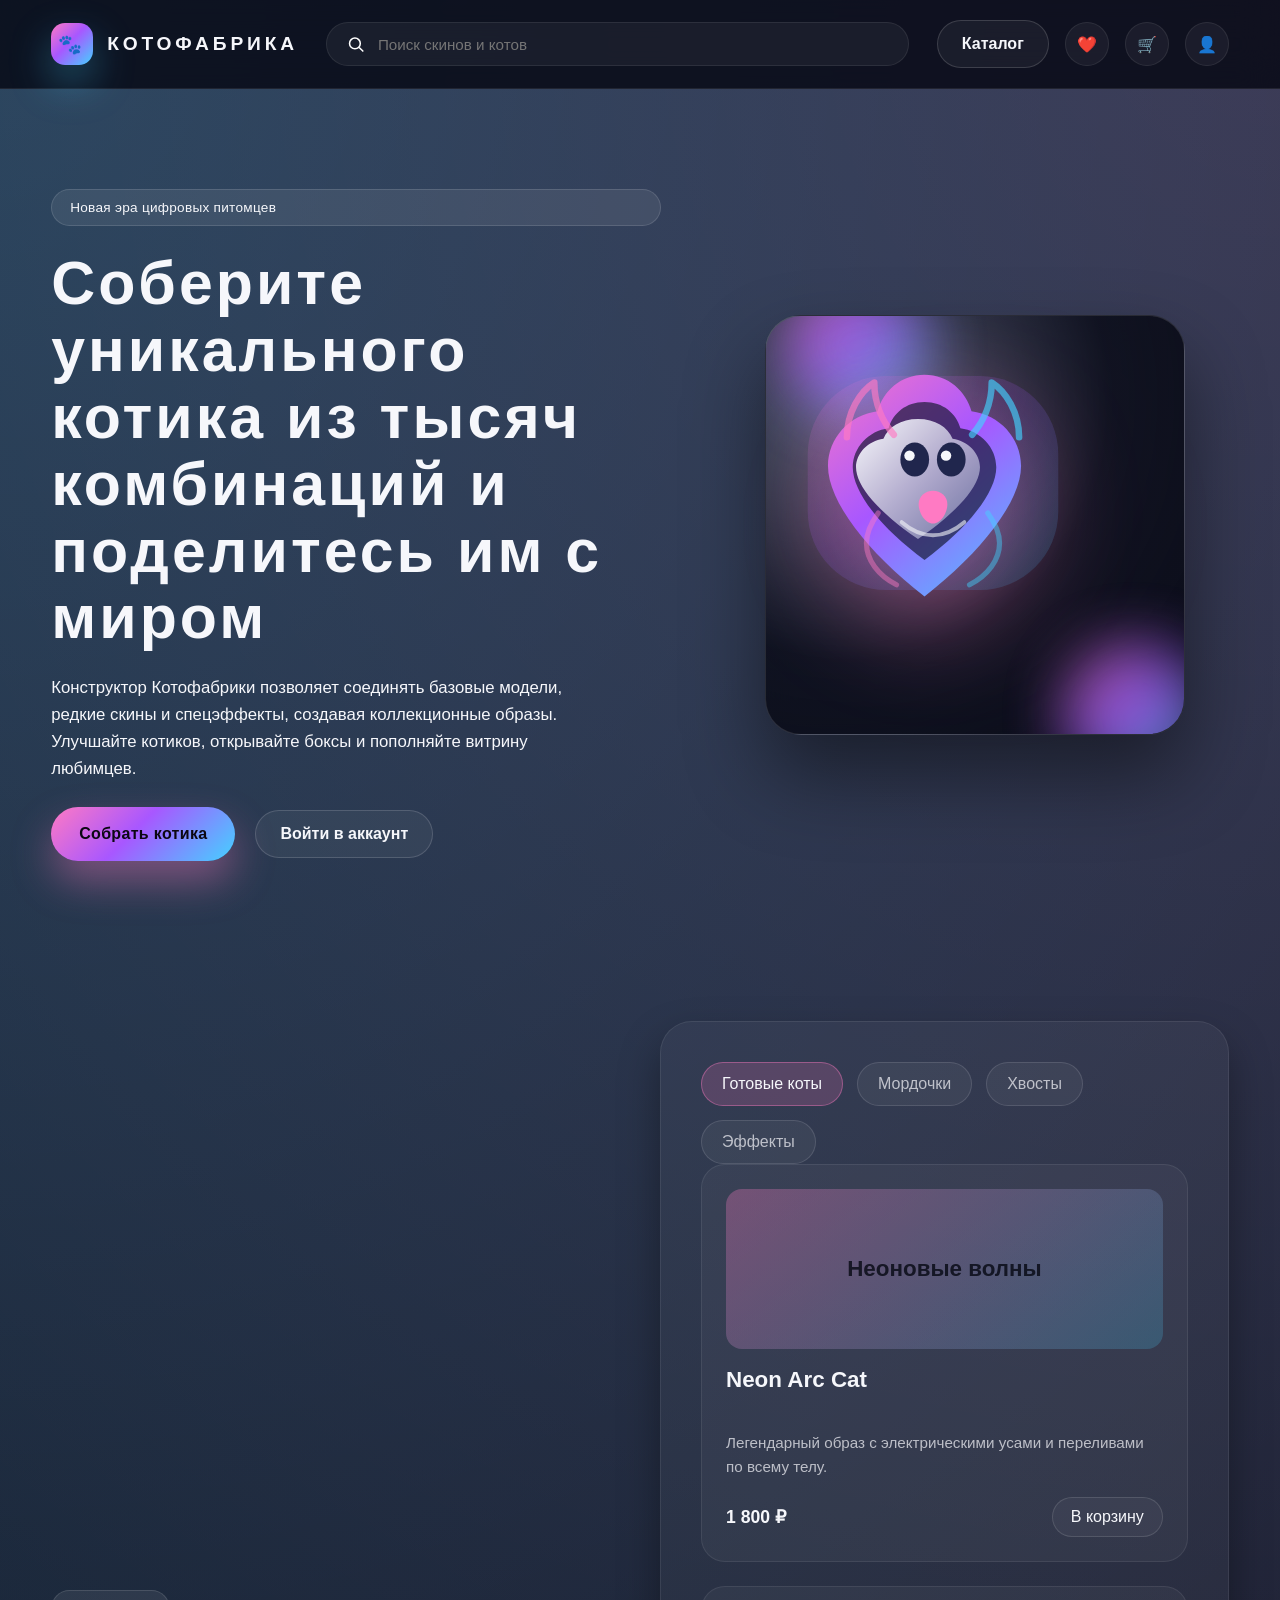
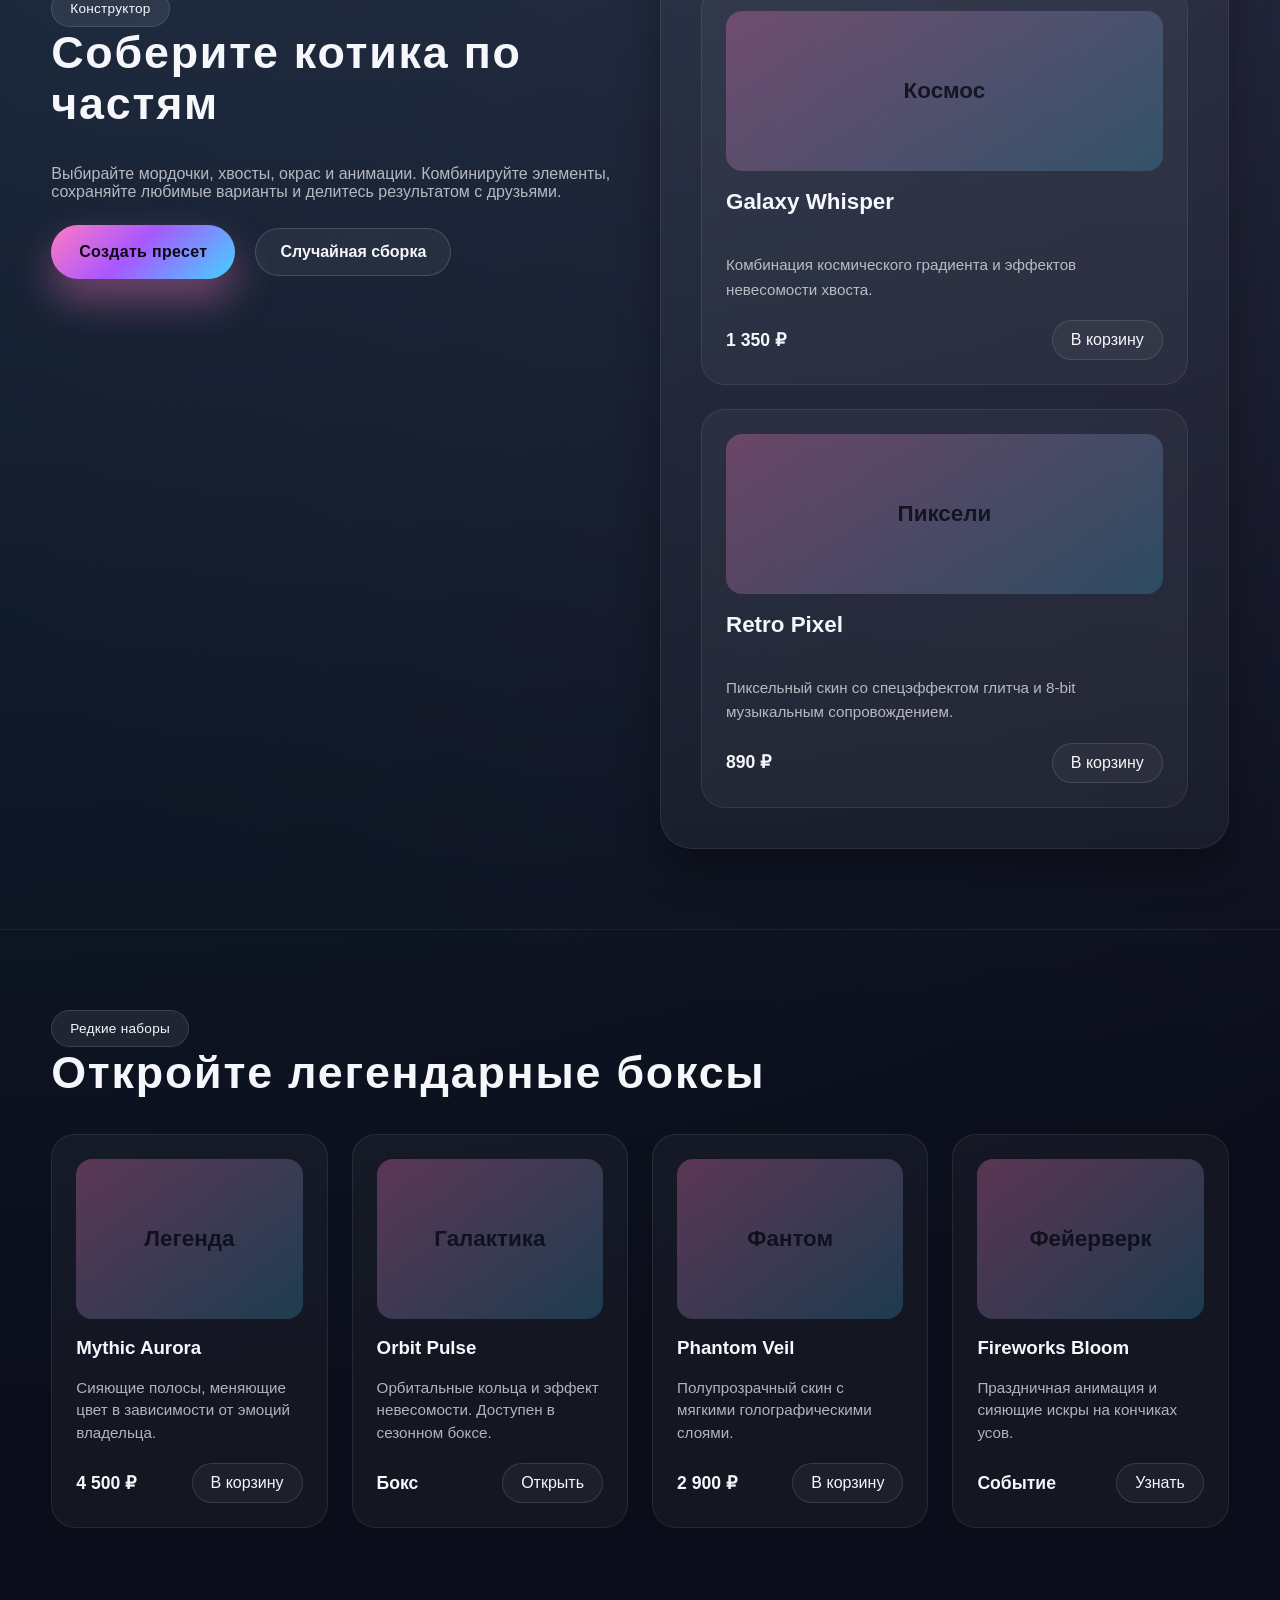
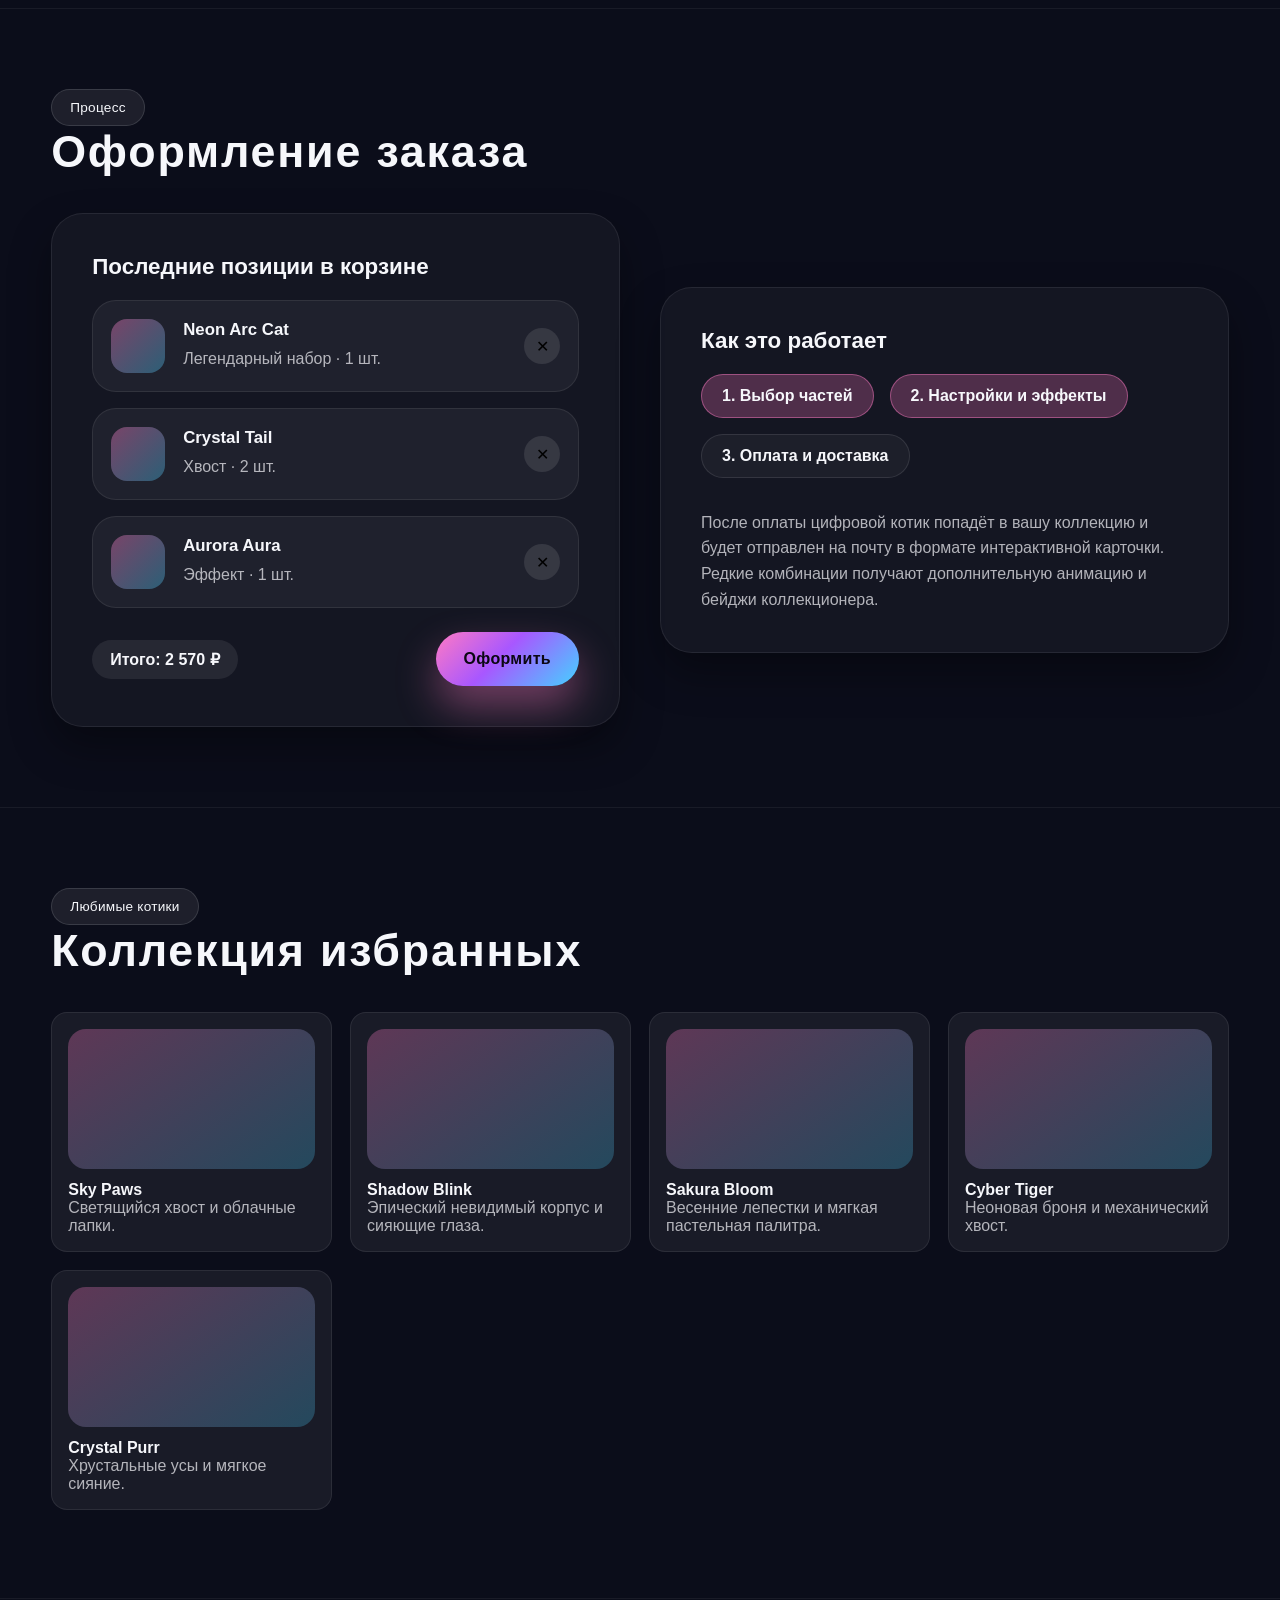
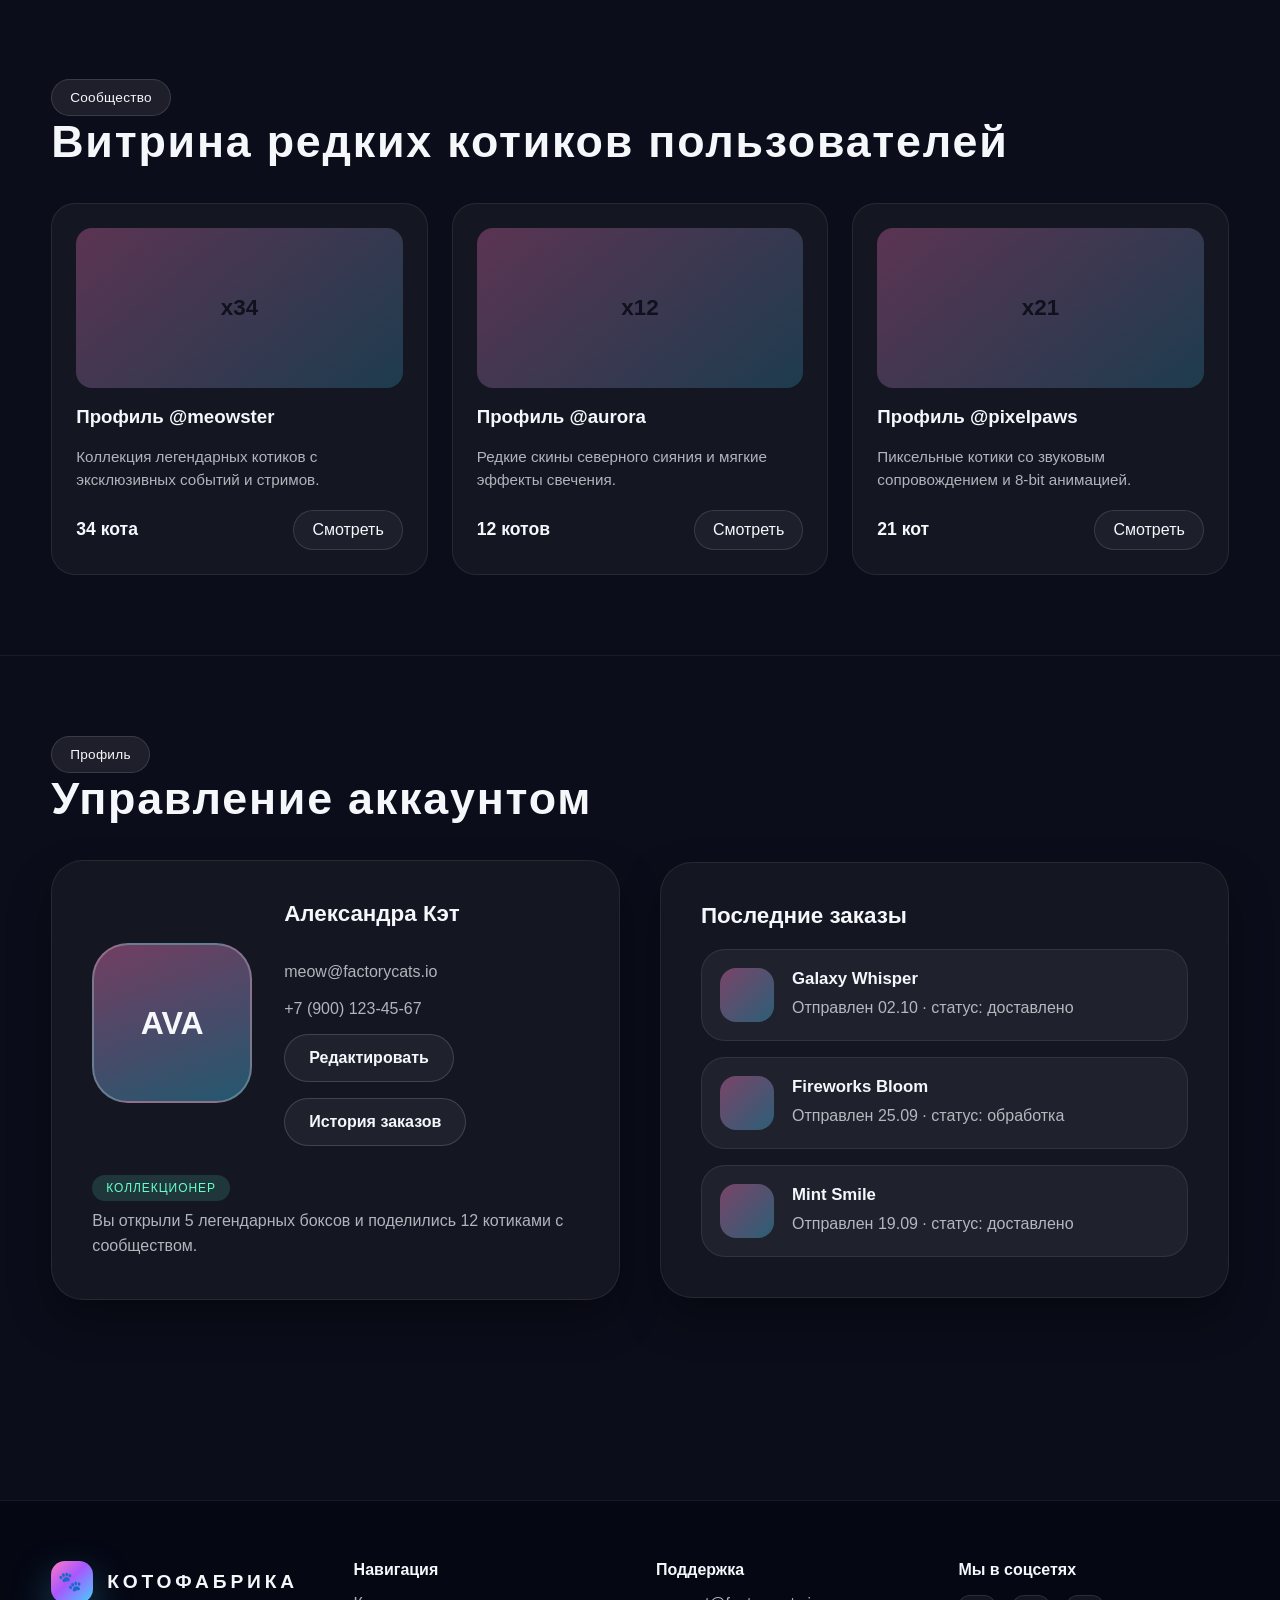
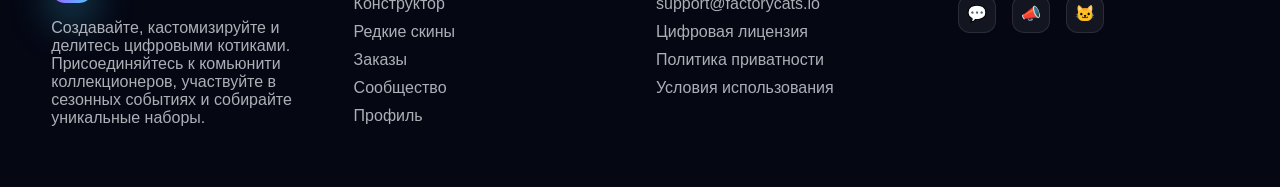
==== index.html @ 09e3334f "Clarify local preview instructions" ====
<!DOCTYPE html>
<html lang="ru">
  <head>
    <meta charset="UTF-8" />
    <meta name="viewport" content="width=device-width, initial-scale=1.0" />
    <title>Котофабрика — Собери своего цифрового котика</title>
    <link rel="stylesheet" href="styles/main.css" />
  </head>
  <body>
    <header class="site-header">
      <div class="container header-inner">
        <a class="brand" href="#top">
          <span class="brand-icon">🐾</span>
          Котофабрика
        </a>
        <div class="search-bar">
          <svg width="18" height="18" viewBox="0 0 20 20" fill="none" xmlns="http://www.w3.org/2000/svg">
            <path d="M9.333 15.667a6.333 6.333 0 1 0 0-12.667 6.333 6.333 0 0 0 0 12.667Zm5.334-1.334 4 4" stroke="white" stroke-width="1.8" stroke-linecap="round" />
          </svg>
          <input type="search" placeholder="Поиск скинов и котов" aria-label="Поиск" />
        </div>
        <nav class="nav-actions">
          <div class="catalog-toggle">
            <button class="secondary-btn" type="button">Каталог</button>
            <div class="catalog-menu">
              <a href="#builder" data-scroll-to="#builder">Конструктор кота</a>
              <a href="#skins" data-scroll-to="#skins">Редкие скины</a>
              <a href="#orders" data-scroll-to="#orders">Заказы</a>
              <a href="#favorites" data-scroll-to="#favorites">Избранное</a>
              <a href="#community" data-scroll-to="#community">Витрина сообщества</a>
              <a href="#profile" data-scroll-to="#profile">Профиль</a>
            </div>
          </div>
          <a class="ghost-btn" href="favorites.html" aria-label="Избранное">
            <span aria-hidden="true">❤️</span>
          </a>
          <a class="ghost-btn" href="cart.html" aria-label="Корзина">
            <span aria-hidden="true">🛒</span>
          </a>
          <a class="ghost-btn" href="profile.html" aria-label="Профиль">
            <span aria-hidden="true">👤</span>
          </a>
        </nav>
      </div>
    </header>

    <main id="top">
      <section class="hero" id="hero">
        <div class="container hero-grid">
          <div class="hero-content">
            <span class="tag">Новая эра цифровых питомцев</span>
            <h1>
              Соберите уникального котика из тысяч комбинаций и поделитесь им с миром
            </h1>
            <p class="hero-description">
              Конструктор Котофабрики позволяет соединять базовые модели, редкие скины
              и спецэффекты, создавая коллекционные образы. Улучшайте котиков, открывайте
              боксы и пополняйте витрину любимцев.
            </p>
            <div class="hero-actions">
              <a class="primary-btn" href="#builder" data-scroll-to="#builder">Собрать котика</a>
              <a class="secondary-btn" href="login.html">Войти в аккаунт</a>
            </div>
          </div>
          <div class="hero-illustration">
            <div class="cat-card">
              <span class="orb"></span>
              <span class="orb"></span>
              <img src="images/cat-hero.svg" alt="Неоновый котик" />
            </div>
          </div>
        </div>
      </section>

      <section class="section" id="builder">
        <div class="container">
          <div class="split-layout">
            <div>
              <span class="tag">Конструктор</span>
              <h2>Соберите котика по частям</h2>
              <p class="text-muted">
                Выбирайте мордочки, хвосты, окрас и анимации. Комбинируйте элементы, сохраняйте
                любимые варианты и делитесь результатом с друзьями.
              </p>
              <div class="hero-actions" style="margin-top: 24px;">
                <button class="primary-btn" type="button">Создать пресет</button>
                <button class="secondary-btn" type="button">Случайная сборка</button>
              </div>
            </div>
            <div class="panel">
              <div class="tabs" role="tablist">
                <button class="active" data-tab-target="full">Готовые коты</button>
                <button data-tab-target="faces">Мордочки</button>
                <button data-tab-target="tails">Хвосты</button>
                <button data-tab-target="effects">Эффекты</button>
              </div>
              <div class="cards-grid" data-tab-panel="full">
                <article class="catalog-card">
                  <div class="preview">Неоновые волны</div>
                  <h3>Neon Arc Cat</h3>
                  <p>Легендарный образ с электрическими усами и переливами по всему телу.</p>
                  <div class="meta">
                    <span>1 800 ₽</span>
                    <button type="button">В корзину</button>
                  </div>
                </article>
                <article class="catalog-card">
                  <div class="preview">Космос</div>
                  <h3>Galaxy Whisper</h3>
                  <p>Комбинация космического градиента и эффектов невесомости хвоста.</p>
                  <div class="meta">
                    <span>1 350 ₽</span>
                    <button type="button">В корзину</button>
                  </div>
                </article>
                <article class="catalog-card">
                  <div class="preview">Пиксели</div>
                  <h3>Retro Pixel</h3>
                  <p>Пиксельный скин со спецэффектом глитча и 8-bit музыкальным сопровождением.</p>
                  <div class="meta">
                    <span>890 ₽</span>
                    <button type="button">В корзину</button>
                  </div>
                </article>
              </div>
              <div class="cards-grid" data-tab-panel="faces">
                <article class="catalog-card">
                  <div class="preview">Мята</div>
                  <h3>Mint Smile</h3>
                  <p>Игривые глаза и мягкое свечение. Подходит для веселых образов.</p>
                  <div class="meta">
                    <span>320 ₽</span>
                    <button type="button">Добавить</button>
                  </div>
                </article>
                <article class="catalog-card">
                  <div class="preview">Лиса</div>
                  <h3>Foxy Eyes</h3>
                  <p>Хищный взгляд с вытянутыми линиями и оранжевым свечением.</p>
                  <div class="meta">
                    <span>450 ₽</span>
                    <button type="button">Добавить</button>
                  </div>
                </article>
              </div>
              <div class="cards-grid" data-tab-panel="tails">
                <article class="catalog-card">
                  <div class="preview">Лед</div>
                  <h3>Crystal Tail</h3>
                  <p>Сегментированный хвост с ледяными кристаллами и сверкающим шлейфом.</p>
                  <div class="meta">
                    <span>260 ₽</span>
                    <button type="button">Добавить</button>
                  </div>
                </article>
                <article class="catalog-card">
                  <div class="preview">Снежок</div>
                  <h3>Fluffy Snow</h3>
                  <p>Пушистый хвост, реагирующий на эмоции кота. Идеален для милых образов.</p>
                  <div class="meta">
                    <span>290 ₽</span>
                    <button type="button">Добавить</button>
                  </div>
                </article>
              </div>
              <div class="cards-grid" data-tab-panel="effects">
                <article class="catalog-card">
                  <div class="preview">Сияние</div>
                  <h3>Aurora Aura</h3>
                  <p>Нежные переливы северного сияния вокруг тела котика.</p>
                  <div class="meta">
                    <span>180 ₽</span>
                    <button type="button">Добавить</button>
                  </div>
                </article>
                <article class="catalog-card">
                  <div class="preview">Искры</div>
                  <h3>Stardust Sparks</h3>
                  <p>Искристый след и анимированный пыльцевой шлейф при каждом движении.</p>
                  <div class="meta">
                    <span>210 ₽</span>
                    <button type="button">Добавить</button>
                  </div>
                </article>
              </div>
            </div>
          </div>
        </div>
      </section>

      <section class="section" id="skins">
        <div class="container">
          <span class="tag">Редкие наборы</span>
          <h2>Откройте легендарные боксы</h2>
          <div class="cards-grid">
            <article class="catalog-card">
              <div class="preview">Легенда</div>
              <h3>Mythic Aurora</h3>
              <p>Сияющие полосы, меняющие цвет в зависимости от эмоций владельца.</p>
              <div class="meta">
                <span>4 500 ₽</span>
                <button type="button">В корзину</button>
              </div>
            </article>
            <article class="catalog-card">
              <div class="preview">Галактика</div>
              <h3>Orbit Pulse</h3>
              <p>Орбитальные кольца и эффект невесомости. Доступен в сезонном боксе.</p>
              <div class="meta">
                <span>Бокс</span>
                <button type="button">Открыть</button>
              </div>
            </article>
            <article class="catalog-card">
              <div class="preview">Фантом</div>
              <h3>Phantom Veil</h3>
              <p>Полупрозрачный скин с мягкими голографическими слоями.</p>
              <div class="meta">
                <span>2 900 ₽</span>
                <button type="button">В корзину</button>
              </div>
            </article>
            <article class="catalog-card">
              <div class="preview">Фейерверк</div>
              <h3>Fireworks Bloom</h3>
              <p>Праздничная анимация и сияющие искры на кончиках усов.</p>
              <div class="meta">
                <span>Событие</span>
                <button type="button">Узнать</button>
              </div>
            </article>
          </div>
        </div>
      </section>

      <section class="section" id="orders">
        <div class="container">
          <span class="tag">Процесс</span>
          <h2>Оформление заказа</h2>
          <div class="split-layout">
            <div class="panel">
              <h3>Последние позиции в корзине</h3>
              <div class="checkout-list">
                <div class="checkout-item">
                  <div class="checkout-thumb"></div>
                  <div>
                    <h4>Neon Arc Cat</h4>
                    <p class="text-muted">Легендарный набор · 1 шт.</p>
                  </div>
                  <button class="remove-btn" type="button" aria-label="Удалить">✕</button>
                </div>
                <div class="checkout-item">
                  <div class="checkout-thumb"></div>
                  <div>
                    <h4>Crystal Tail</h4>
                    <p class="text-muted">Хвост · 2 шт.</p>
                  </div>
                  <button class="remove-btn" type="button" aria-label="Удалить">✕</button>
                </div>
                <div class="checkout-item">
                  <div class="checkout-thumb"></div>
                  <div>
                    <h4>Aurora Aura</h4>
                    <p class="text-muted">Эффект · 1 шт.</p>
                  </div>
                  <button class="remove-btn" type="button" aria-label="Удалить">✕</button>
                </div>
              </div>
              <div style="display:flex;justify-content:space-between;align-items:center;margin-top:24px;">
                <span class="price-tag">Итого: 2 570 ₽</span>
                <a class="primary-btn" href="checkout.html">Оформить</a>
              </div>
            </div>
            <div class="panel">
              <h3>Как это работает</h3>
              <div class="multi-step">
                <div class="stepper">
                  <span class="step active">1. Выбор частей</span>
                  <span class="step active">2. Настройки и эффекты</span>
                  <span class="step">3. Оплата и доставка</span>
                </div>
                <p class="text-muted">
                  После оплаты цифровой котик попадёт в вашу коллекцию и будет отправлен на почту
                  в формате интерактивной карточки. Редкие комбинации получают дополнительную
                  анимацию и бейджи коллекционера.
                </p>
              </div>
            </div>
          </div>
        </div>
      </section>

      <section class="section" id="favorites">
        <div class="container">
          <span class="tag">Любимые котики</span>
          <h2>Коллекция избранных</h2>
          <div class="showcase-slider">
            <article class="showcase-card">
              <div class="preview"></div>
              <div>
                <h4>Sky Paws</h4>
                <p class="text-muted">Светящийся хвост и облачные лапки.</p>
              </div>
            </article>
            <article class="showcase-card">
              <div class="preview"></div>
              <div>
                <h4>Shadow Blink</h4>
                <p class="text-muted">Эпический невидимый корпус и сияющие глаза.</p>
              </div>
            </article>
            <article class="showcase-card">
              <div class="preview"></div>
              <div>
                <h4>Sakura Bloom</h4>
                <p class="text-muted">Весенние лепестки и мягкая пастельная палитра.</p>
              </div>
            </article>
            <article class="showcase-card">
              <div class="preview"></div>
              <div>
                <h4>Cyber Tiger</h4>
                <p class="text-muted">Неоновая броня и механический хвост.</p>
              </div>
            </article>
            <article class="showcase-card">
              <div class="preview"></div>
              <div>
                <h4>Crystal Purr</h4>
                <p class="text-muted">Хрустальные усы и мягкое сияние.</p>
              </div>
            </article>
          </div>
        </div>
      </section>

      <section class="section" id="community">
        <div class="container">
          <span class="tag">Сообщество</span>
          <h2>Витрина редких котиков пользователей</h2>
          <div class="cards-grid">
            <article class="catalog-card">
              <div class="preview">x34</div>
              <h3>Профиль @meowster</h3>
              <p>Коллекция легендарных котиков с эксклюзивных событий и стримов.</p>
              <div class="meta">
                <span>34 кота</span>
                <button type="button">Смотреть</button>
              </div>
            </article>
            <article class="catalog-card">
              <div class="preview">x12</div>
              <h3>Профиль @aurora</h3>
              <p>Редкие скины северного сияния и мягкие эффекты свечения.</p>
              <div class="meta">
                <span>12 котов</span>
                <button type="button">Смотреть</button>
              </div>
            </article>
            <article class="catalog-card">
              <div class="preview">x21</div>
              <h3>Профиль @pixelpaws</h3>
              <p>Пиксельные котики со звуковым сопровождением и 8-bit анимацией.</p>
              <div class="meta">
                <span>21 кот</span>
                <button type="button">Смотреть</button>
              </div>
            </article>
          </div>
        </div>
      </section>

      <section class="section" id="profile">
        <div class="container">
          <span class="tag">Профиль</span>
          <h2>Управление аккаунтом</h2>
          <div class="split-layout">
            <div class="panel">
              <div class="profile-header">
                <div class="avatar-frame">AVA</div>
                <div class="profile-info">
                  <h3>Александра Кэт</h3>
                  <p class="text-muted">meow@factorycats.io</p>
                  <p class="text-muted">+7 (900) 123-45-67</p>
                  <div class="profile-actions">
                    <a class="secondary-btn" href="profile-edit.html">Редактировать</a>
                    <a class="secondary-btn" href="orders.html">История заказов</a>
                  </div>
                </div>
              </div>
              <div style="margin-top: 32px;">
                <span class="badge">Коллекционер</span>
                <p class="text-muted" style="margin-top: 12px;">
                  Вы открыли 5 легендарных боксов и поделились 12 котиками с сообществом.
                </p>
              </div>
            </div>
            <div class="panel">
              <h3>Последние заказы</h3>
              <div class="checkout-list">
                <div class="checkout-item">
                  <div class="checkout-thumb"></div>
                  <div>
                    <h4>Galaxy Whisper</h4>
                    <p class="text-muted">Отправлен 02.10 · статус: доставлено</p>
                  </div>
                </div>
                <div class="checkout-item">
                  <div class="checkout-thumb"></div>
                  <div>
                    <h4>Fireworks Bloom</h4>
                    <p class="text-muted">Отправлен 25.09 · статус: обработка</p>
                  </div>
                </div>
                <div class="checkout-item">
                  <div class="checkout-thumb"></div>
                  <div>
                    <h4>Mint Smile</h4>
                    <p class="text-muted">Отправлен 19.09 · статус: доставлено</p>
                  </div>
                </div>
              </div>
            </div>
          </div>
        </div>
      </section>
    </main>

    <footer>
      <div class="container footer-grid">
        <div>
          <div class="brand">
            <span class="brand-icon">🐾</span>
            Котофабрика
          </div>
          <p class="text-muted" style="margin-top: 16px;">
            Создавайте, кастомизируйте и делитесь цифровыми котиками. Присоединяйтесь к комьюнити
            коллекционеров, участвуйте в сезонных событиях и собирайте уникальные наборы.
          </p>
        </div>
        <div>
          <h4>Навигация</h4>
          <div class="footer-links" style="margin-top: 16px;">
            <a href="#builder" data-scroll-to="#builder">Конструктор</a>
            <a href="#skins" data-scroll-to="#skins">Редкие скины</a>
            <a href="#orders" data-scroll-to="#orders">Заказы</a>
            <a href="#community" data-scroll-to="#community">Сообщество</a>
            <a href="#profile" data-scroll-to="#profile">Профиль</a>
          </div>
        </div>
        <div>
          <h4>Поддержка</h4>
          <div class="footer-links" style="margin-top: 16px;">
            <a href="mailto:support@factorycats.io">support@factorycats.io</a>
            <a href="#">Цифровая лицензия</a>
            <a href="#">Политика приватности</a>
            <a href="#">Условия использования</a>
          </div>
        </div>
        <div>
          <h4>Мы в соцсетях</h4>
          <div class="footer-socials" style="margin-top: 16px;">
            <a href="#" aria-label="Discord">💬</a>
            <a href="#" aria-label="Telegram">📣</a>
            <a href="#" aria-label="VK">🐱</a>
          </div>
        </div>
      </div>
    </footer>

    <script src="scripts/main.js"></script>
  </body>
</html>
---- styles/main.css ----
:root {
  --bg: #0b0d1a;
  --bg-alt: #10142a;
  --panel: rgba(18, 22, 43, 0.85);
  --panel-strong: rgba(25, 30, 60, 0.95);
  --accent: #ff7ac3;
  --accent-strong: #f74aa2;
  --accent-soft: rgba(255, 122, 195, 0.2);
  --accent-gradient: linear-gradient(135deg, #ff7ac3 0%, #a857ff 45%, #44d2ff 100%);
  --text: #f6f7fb;
  --text-muted: rgba(246, 247, 251, 0.7);
  --success: #66ffcc;
  --warning: #ffd166;
  --danger: #ff6f91;
  --border: rgba(255, 255, 255, 0.08);
  --shadow-xl: 0 40px 80px rgba(0, 0, 0, 0.45);
  --shadow-md: 0 20px 40px rgba(0, 0, 0, 0.35);
  --shadow-sm: 0 10px 25px rgba(0, 0, 0, 0.25);
  --radius-lg: 32px;
  --radius-md: 24px;
  --radius-sm: 16px;
  --header-height: 88px;
}

* {
  box-sizing: border-box;
  margin: 0;
  padding: 0;
}

html, body {
  min-height: 100%;
  font-family: "Inter", "Segoe UI", -apple-system, BlinkMacSystemFont, "Roboto", sans-serif;
  color: var(--text);
  background: radial-gradient(circle at top left, rgba(68, 210, 255, 0.25), transparent 45%),
              radial-gradient(circle at top right, rgba(255, 122, 195, 0.2), transparent 40%),
              var(--bg);
  scroll-behavior: smooth;
}

body::after {
  content: "";
  position: fixed;
  inset: 0;
  background: linear-gradient(180deg, rgba(18, 22, 43, 0) 0%, rgba(18, 22, 43, 0.8) 100%);
  pointer-events: none;
  z-index: -1;
}

a {
  text-decoration: none;
  color: inherit;
}

button {
  font: inherit;
  cursor: pointer;
  border: none;
}

.container {
  width: min(1240px, 92vw);
  margin: 0 auto;
  position: relative;
  z-index: 1;
}

.glass-panel {
  backdrop-filter: blur(28px);
  background: var(--panel);
  border: 1px solid var(--border);
  border-radius: var(--radius-lg);
  box-shadow: var(--shadow-xl);
}

.text-muted {
  color: var(--text-muted);
}

.primary-btn {
  padding: 18px 28px;
  border-radius: 999px;
  font-weight: 600;
  letter-spacing: 0.02em;
  background-image: var(--accent-gradient);
  color: #0b0713;
  transition: transform 0.3s ease, box-shadow 0.3s ease, filter 0.3s ease;
  box-shadow: 0 20px 40px rgba(255, 122, 195, 0.4);
}

.primary-btn:hover {
  transform: translateY(-4px) scale(1.01);
  filter: brightness(1.05);
}

.secondary-btn {
  padding: 14px 24px;
  border-radius: 999px;
  font-weight: 600;
  border: 1px solid rgba(255, 255, 255, 0.15);
  background: rgba(255, 255, 255, 0.05);
  color: var(--text);
  transition: all 0.25s ease;
}

.secondary-btn:hover {
  border-color: rgba(255, 255, 255, 0.35);
  background: rgba(255, 255, 255, 0.12);
}

.tag {
  display: inline-flex;
  align-items: center;
  gap: 8px;
  padding: 10px 18px;
  border-radius: 999px;
  background: rgba(255, 255, 255, 0.08);
  border: 1px solid rgba(255, 255, 255, 0.12);
  font-size: 0.85rem;
  letter-spacing: 0.02em;
}

header.site-header {
  position: sticky;
  top: 0;
  z-index: 50;
  background: rgba(5, 7, 18, 0.8);
  backdrop-filter: blur(18px);
  border-bottom: 1px solid rgba(255, 255, 255, 0.08);
}

header .header-inner {
  height: var(--header-height);
  display: grid;
  align-items: center;
  grid-template-columns: max-content 1fr max-content;
  gap: 28px;
}

.brand {
  display: flex;
  align-items: center;
  gap: 14px;
  font-size: 1.2rem;
  text-transform: uppercase;
  letter-spacing: 0.2em;
  font-weight: 700;
}

.brand-icon {
  width: 42px;
  height: 42px;
  border-radius: 14px;
  background: var(--accent-gradient);
  display: grid;
  place-items: center;
  color: #05070f;
  font-weight: 800;
  box-shadow: 0 18px 40px rgba(68, 210, 255, 0.35);
}

.nav-actions {
  display: flex;
  align-items: center;
  gap: 16px;
}

.nav-actions .ghost-btn {
  width: 44px;
  height: 44px;
  border-radius: 50%;
  display: grid;
  place-items: center;
  background: rgba(255, 255, 255, 0.05);
  border: 1px solid rgba(255, 255, 255, 0.08);
  transition: background 0.2s ease, transform 0.2s ease;
}

.nav-actions .ghost-btn:hover {
  background: rgba(255, 255, 255, 0.12);
  transform: translateY(-2px);
}

.catalog-toggle {
  position: relative;
}

.catalog-menu {
  position: absolute;
  top: calc(100% + 10px);
  left: 0;
  width: 320px;
  background: var(--panel-strong);
  border-radius: var(--radius-md);
  border: 1px solid rgba(255, 255, 255, 0.08);
  box-shadow: var(--shadow-md);
  padding: 18px;
  display: none;
  flex-direction: column;
  gap: 12px;
  animation: fadeIn 0.2s ease;
}

.catalog-toggle.open .catalog-menu {
  display: flex;
}

.catalog-menu a {
  padding: 14px 16px;
  border-radius: var(--radius-sm);
  background: rgba(255, 255, 255, 0.05);
  transition: background 0.2s ease, transform 0.2s ease;
}

.catalog-menu a:hover {
  background: rgba(255, 255, 255, 0.12);
  transform: translateX(4px);
}

.search-bar {
  display: flex;
  align-items: center;
  gap: 14px;
  background: rgba(255, 255, 255, 0.05);
  border-radius: 999px;
  padding: 12px 20px;
  border: 1px solid rgba(255, 255, 255, 0.08);
}

.search-bar input {
  background: transparent;
  border: none;
  outline: none;
  color: var(--text);
  width: 100%;
  font-size: 0.95rem;
}

.hero {
  padding: 100px 0 80px;
}

.hero-grid {
  display: grid;
  grid-template-columns: 1.2fr 1fr;
  align-items: center;
  gap: 60px;
}

.hero-illustration {
  position: relative;
  display: grid;
  place-items: center;
}

.hero-illustration::before {
  content: "";
  position: absolute;
  inset: 0;
  background: radial-gradient(circle, rgba(255, 122, 195, 0.15) 0%, transparent 70%);
  border-radius: 40px;
  filter: blur(10px);
}

.cat-card {
  position: relative;
  width: 100%;
  max-width: 420px;
  aspect-ratio: 1;
  border-radius: 36px;
  overflow: hidden;
  background: radial-gradient(circle at 20% 20%, rgba(255, 255, 255, 0.15) 0%, rgba(10, 12, 24, 0.85) 55%, rgba(10, 12, 24, 1) 100%);
  border: 1px solid rgba(255, 255, 255, 0.12);
  backdrop-filter: blur(12px);
  box-shadow: var(--shadow-xl);
}

.cat-card .orb {
  position: absolute;
  width: 140px;
  height: 140px;
  background: var(--accent-gradient);
  border-radius: 50%;
  filter: blur(30px);
  opacity: 0.8;
}

.cat-card .orb:nth-child(1) {
  top: -40px;
  left: 20px;
}

.cat-card .orb:nth-child(2) {
  bottom: -50px;
  right: -20px;
}

.cat-card img {
  width: 80%;
  object-fit: contain;
  z-index: 2;
  position: relative;
  filter: drop-shadow(0 35px 50px rgba(255, 122, 195, 0.45));
}

.hero-content {
  display: flex;
  flex-direction: column;
  gap: 24px;
}

.hero-content h1 {
  font-size: clamp(2.8rem, 5vw, 3.8rem);
  line-height: 1.1;
  letter-spacing: 0.05em;
}

.hero-description {
  max-width: 520px;
  font-size: 1.05rem;
  line-height: 1.6;
}

.hero-actions {
  display: flex;
  gap: 20px;
  flex-wrap: wrap;
  align-items: center;
}

.section {
  padding: 80px 0;
}

.section h2 {
  font-size: clamp(2rem, 4vw, 2.8rem);
  margin-bottom: 36px;
  letter-spacing: 0.04em;
}

.cards-grid {
  display: grid;
  gap: 24px;
  grid-template-columns: repeat(auto-fit, minmax(240px, 1fr));
}

.catalog-card {
  position: relative;
  border-radius: var(--radius-md);
  overflow: hidden;
  background: rgba(255, 255, 255, 0.04);
  border: 1px solid rgba(255, 255, 255, 0.08);
  padding: 24px;
  display: flex;
  flex-direction: column;
  gap: 18px;
  transition: transform 0.35s ease, box-shadow 0.35s ease, border-color 0.35s ease;
}

.catalog-card:hover {
  transform: translateY(-8px);
  border-color: rgba(255, 122, 195, 0.45);
  box-shadow: 0 30px 60px rgba(68, 210, 255, 0.25);
}

.catalog-card .preview {
  height: 160px;
  border-radius: var(--radius-sm);
  background: linear-gradient(140deg, rgba(255, 122, 195, 0.3), rgba(68, 210, 255, 0.2));
  display: grid;
  place-items: center;
  font-size: 1.4rem;
  font-weight: 600;
  color: rgba(5, 7, 18, 0.8);
}

.catalog-card p {
  color: var(--text-muted);
  line-height: 1.5;
  font-size: 0.95rem;
}

.catalog-card .meta {
  display: flex;
  justify-content: space-between;
  align-items: center;
  margin-top: auto;
}

.catalog-card .meta span {
  font-weight: 600;
  font-size: 1.1rem;
}

.catalog-card .meta button {
  padding: 10px 18px;
  border-radius: 999px;
  border: 1px solid rgba(255, 255, 255, 0.12);
  background: rgba(255, 255, 255, 0.04);
  color: var(--text);
  transition: all 0.25s ease;
}

.catalog-card .meta button:hover {
  background: rgba(255, 122, 195, 0.2);
  border-color: rgba(255, 122, 195, 0.4);
}

.showcase-slider {
  display: grid;
  grid-template-columns: repeat(4, minmax(180px, 1fr));
  gap: 18px;
  overflow-x: auto;
  padding-bottom: 8px;
}

.showcase-card {
  background: rgba(255, 255, 255, 0.06);
  border-radius: var(--radius-sm);
  padding: 16px;
  border: 1px solid rgba(255, 255, 255, 0.08);
  min-width: 220px;
  display: grid;
  gap: 12px;
}

.showcase-card .preview {
  height: 140px;
  border-radius: 18px;
  background: linear-gradient(145deg, rgba(255, 122, 195, 0.3), rgba(68, 210, 255, 0.25));
}

.panel {
  padding: 40px;
  border-radius: var(--radius-lg);
  background: rgba(255, 255, 255, 0.04);
  border: 1px solid rgba(255, 255, 255, 0.08);
  box-shadow: var(--shadow-md);
}

.panel h3 {
  font-size: 1.4rem;
  margin-bottom: 20px;
}

.panel p {
  color: var(--text-muted);
  line-height: 1.6;
}

.comparison-grid {
  display: grid;
  gap: 24px;
  grid-template-columns: repeat(auto-fit, minmax(280px, 1fr));
}

.checkout-list {
  display: grid;
  gap: 16px;
}

.checkout-item {
  display: grid;
  grid-template-columns: auto 1fr auto;
  gap: 18px;
  align-items: center;
  padding: 18px;
  border-radius: var(--radius-md);
  background: rgba(255, 255, 255, 0.05);
  border: 1px solid rgba(255, 255, 255, 0.08);
}

.checkout-thumb {
  width: 54px;
  height: 54px;
  border-radius: 16px;
  background: linear-gradient(135deg, rgba(255, 122, 195, 0.4), rgba(68, 210, 255, 0.35));
}

.checkout-item h4 {
  font-size: 1.05rem;
  margin-bottom: 6px;
}

.checkout-item .remove-btn {
  width: 36px;
  height: 36px;
  border-radius: 50%;
  background: rgba(255, 255, 255, 0.1);
  display: grid;
  place-items: center;
  transition: background 0.2s ease;
}

.checkout-item .remove-btn:hover {
  background: rgba(255, 122, 195, 0.35);
}

.profile-header {
  display: grid;
  grid-template-columns: auto 1fr;
  gap: 32px;
  align-items: center;
}

.avatar-frame {
  width: 160px;
  height: 160px;
  border-radius: 36px;
  background: linear-gradient(160deg, rgba(255, 122, 195, 0.4), rgba(68, 210, 255, 0.35));
  border: 2px solid rgba(255, 255, 255, 0.25);
  display: grid;
  place-items: center;
  font-size: 2rem;
  font-weight: 700;
}

.profile-info {
  display: grid;
  gap: 12px;
}

.profile-actions {
  display: flex;
  gap: 16px;
  flex-wrap: wrap;
}

.form-group {
  display: grid;
  gap: 10px;
}

.form-group label {
  font-size: 0.9rem;
  text-transform: uppercase;
  letter-spacing: 0.08em;
  color: var(--text-muted);
}

.form-group input,
.form-group textarea {
  padding: 16px 18px;
  border-radius: var(--radius-sm);
  border: 1px solid rgba(255, 255, 255, 0.12);
  background: rgba(255, 255, 255, 0.05);
  color: var(--text);
  font-size: 1rem;
  outline: none;
  transition: border 0.2s ease, box-shadow 0.2s ease;
}

.form-group input:focus,
.form-group textarea:focus {
  border-color: rgba(255, 122, 195, 0.45);
  box-shadow: 0 0 0 3px rgba(255, 122, 195, 0.2);
}

.multi-step {
  display: grid;
  gap: 32px;
}

.stepper {
  display: flex;
  gap: 16px;
  flex-wrap: wrap;
}

.step {
  padding: 12px 20px;
  border-radius: 999px;
  border: 1px solid rgba(255, 255, 255, 0.1);
  background: rgba(255, 255, 255, 0.04);
  display: flex;
  align-items: center;
  gap: 10px;
  font-weight: 600;
}

.step.active {
  background: rgba(255, 122, 195, 0.25);
  border-color: rgba(255, 122, 195, 0.45);
}

.split-layout {
  display: grid;
  grid-template-columns: repeat(auto-fit, minmax(280px, 1fr));
  gap: 40px;
  align-items: center;
}

.screenshot-frame {
  border-radius: var(--radius-lg);
  border: 1px solid rgba(255, 255, 255, 0.12);
  background: rgba(255, 255, 255, 0.05);
  padding: 24px;
  display: grid;
  gap: 16px;
}

.otp-inputs {
  display: flex;
  gap: 16px;
}

.otp-inputs input {
  width: 68px;
  height: 68px;
  border-radius: 20px;
  text-align: center;
  font-size: 2rem;
  font-weight: 700;
  border: 1px solid rgba(255, 255, 255, 0.18);
  background: rgba(255, 255, 255, 0.06);
  color: var(--text);
  outline: none;
}

footer {
  padding: 60px 0;
  background: rgba(5, 7, 18, 0.9);
  border-top: 1px solid rgba(255, 255, 255, 0.08);
  margin-top: 120px;
}

footer .footer-grid {
  display: grid;
  grid-template-columns: repeat(auto-fit, minmax(240px, 1fr));
  gap: 32px;
  align-items: start;
}

.footer-socials {
  display: flex;
  gap: 16px;
}

.footer-socials a {
  width: 38px;
  height: 38px;
  border-radius: 12px;
  display: grid;
  place-items: center;
  background: rgba(255, 255, 255, 0.06);
  border: 1px solid rgba(255, 255, 255, 0.1);
  transition: transform 0.2s ease, background 0.2s ease;
}

.footer-socials a:hover {
  transform: translateY(-3px);
  background: rgba(255, 122, 195, 0.28);
}

.footer-links {
  display: grid;
  gap: 10px;
}

.footer-links a {
  color: var(--text-muted);
  transition: color 0.2s ease;
}

.footer-links a:hover {
  color: var(--text);
}

.section + .section {
  border-top: 1px solid rgba(255, 255, 255, 0.06);
}

.badge {
  padding: 6px 14px;
  border-radius: 999px;
  font-size: 0.75rem;
  letter-spacing: 0.08em;
  text-transform: uppercase;
  background: rgba(102, 255, 204, 0.14);
  color: var(--success);
}

.price-tag {
  display: inline-flex;
  align-items: center;
  gap: 8px;
  padding: 10px 18px;
  border-radius: 999px;
  background: rgba(255, 255, 255, 0.08);
  font-weight: 600;
}

.tabs {
  display: flex;
  gap: 14px;
  flex-wrap: wrap;
}

.tabs button {
  padding: 12px 20px;
  border-radius: 999px;
  border: 1px solid rgba(255, 255, 255, 0.12);
  background: rgba(255, 255, 255, 0.05);
  color: var(--text-muted);
  transition: all 0.2s ease;
}

.tabs button.active {
  color: var(--text);
  border-color: rgba(255, 122, 195, 0.4);
  background: rgba(255, 122, 195, 0.18);
}

@keyframes fadeIn {
  from {
    opacity: 0;
    transform: translateY(8px);
  }
  to {
    opacity: 1;
    transform: translateY(0);
  }
}

@media (max-width: 1024px) {
  header .header-inner {
    grid-template-columns: 1fr;
    justify-items: center;
  }

  .hero-grid {
    grid-template-columns: 1fr;
    text-align: center;
  }

  .hero-content {
    align-items: center;
  }

  .hero-actions {
    justify-content: center;
  }
}

@media (max-width: 720px) {
  .container {
    width: min(92vw, 560px);
  }

  header .header-inner {
    gap: 18px;
  }

  .search-bar {
    width: 100%;
  }

  .cat-card {
    max-width: 320px;
  }

  .hero {
    padding: 80px 0 60px;
  }

  .section {
    padding: 60px 0;
  }

  .otp-inputs {
    gap: 12px;
  }

  .otp-inputs input {
    width: 56px;
    height: 56px;
    font-size: 1.6rem;
  }
}

@media (prefers-reduced-motion: reduce) {
  *,
  *::before,
  *::after {
    animation-duration: 0.01ms !important;
    animation-iteration-count: 1 !important;
    transition-duration: 0.01ms !important;
    scroll-behavior: auto !important;
  }
}
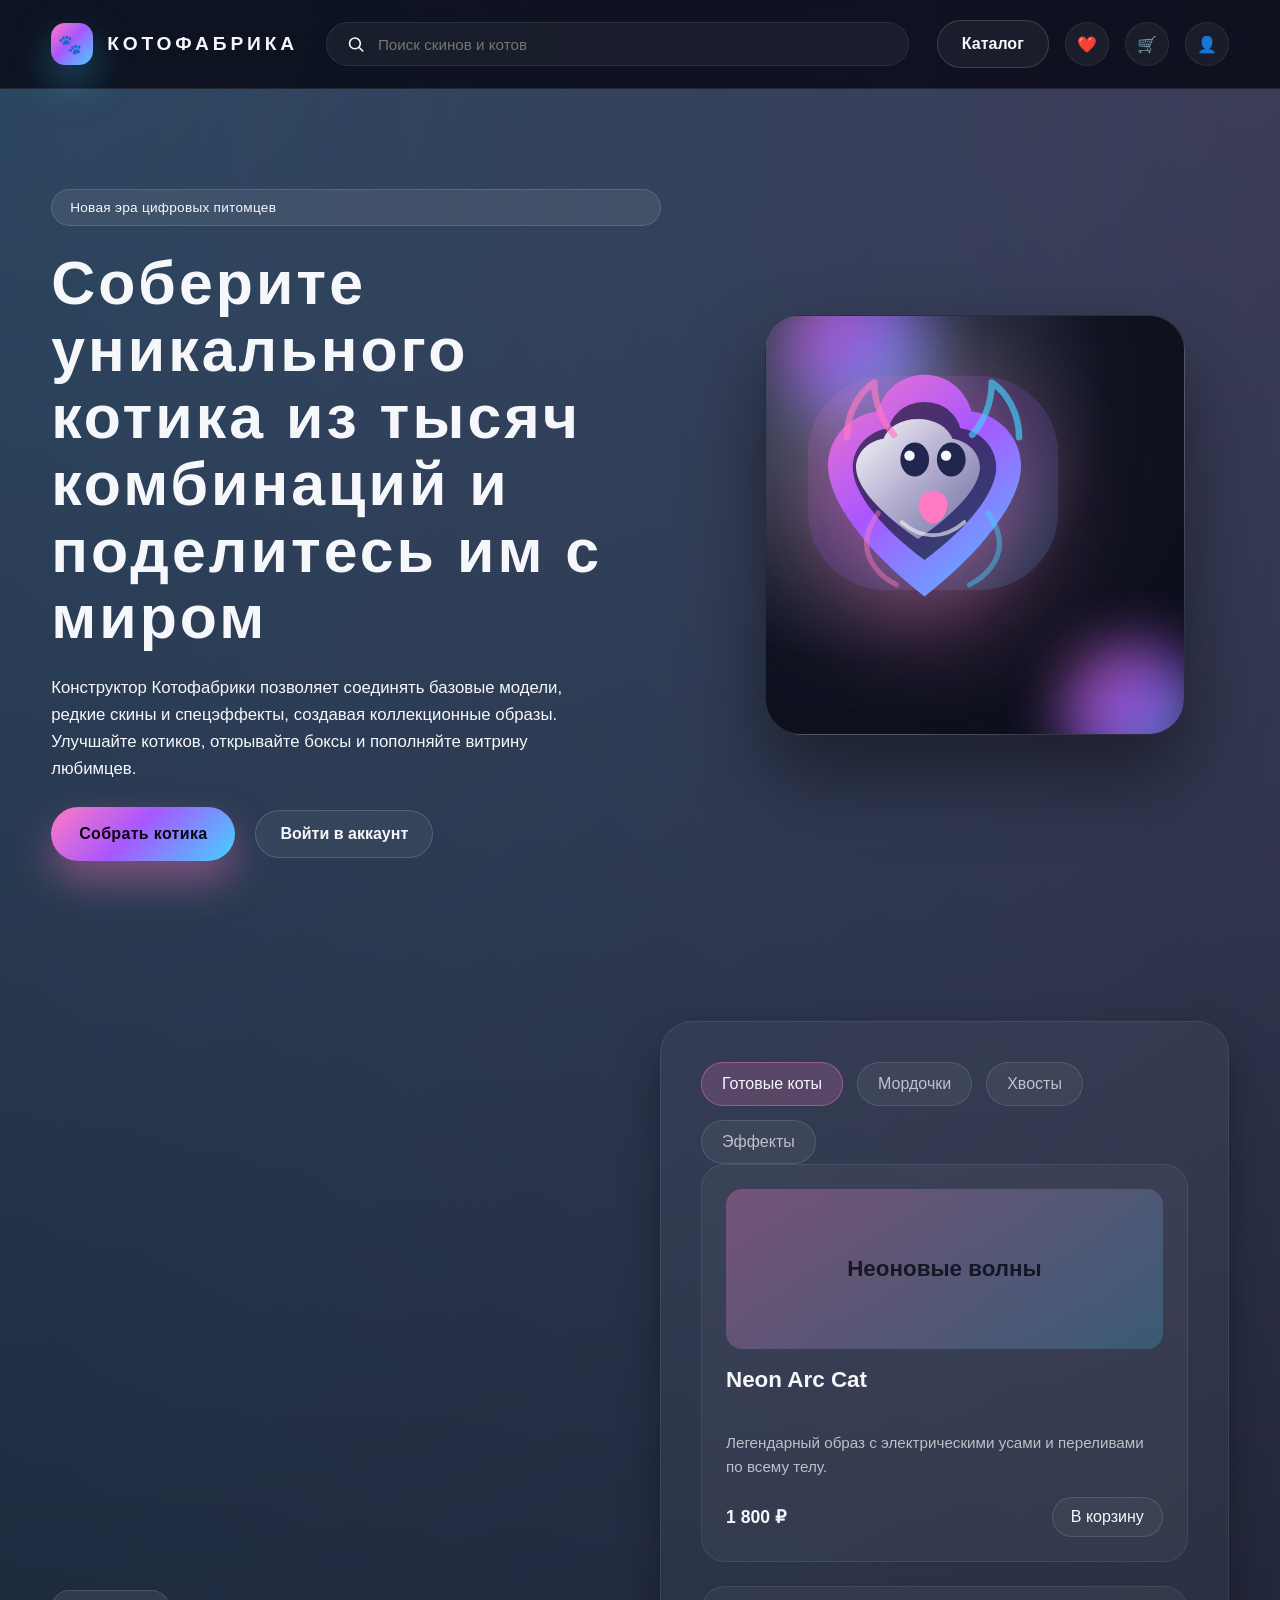
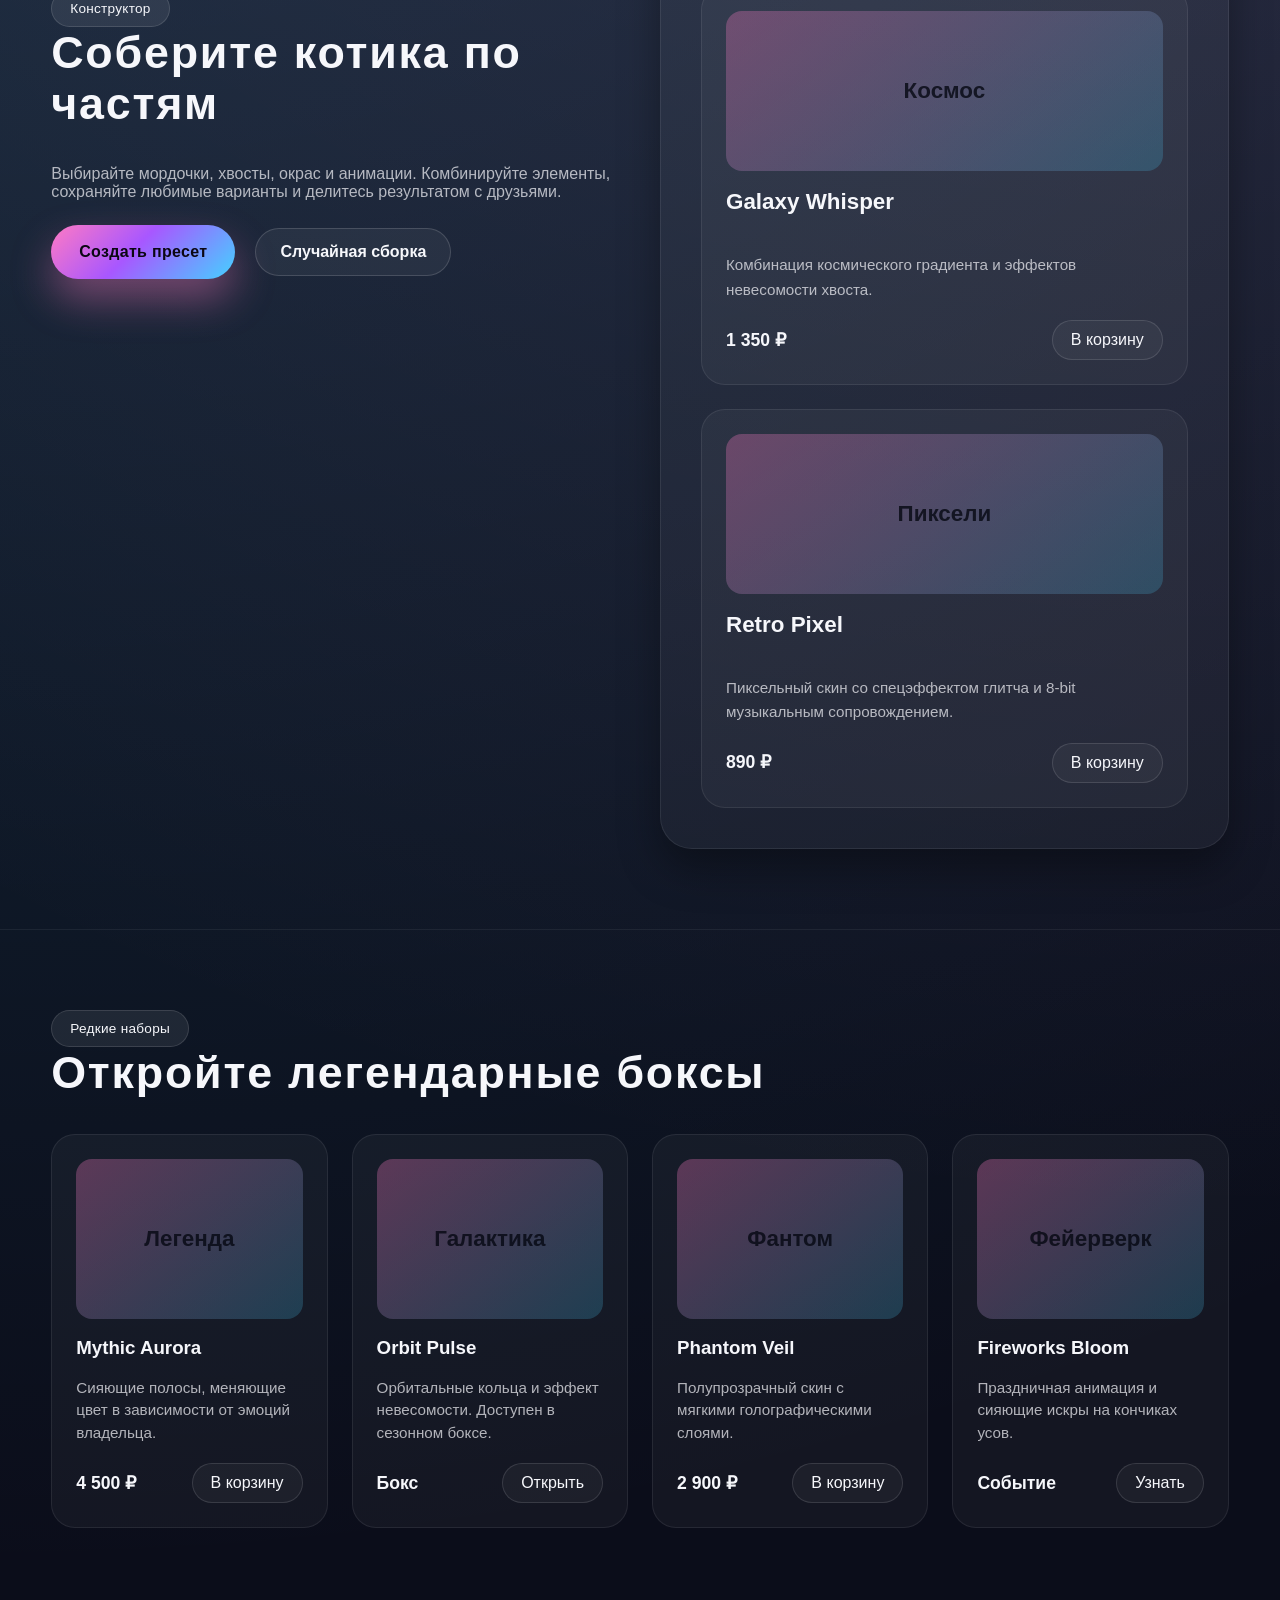
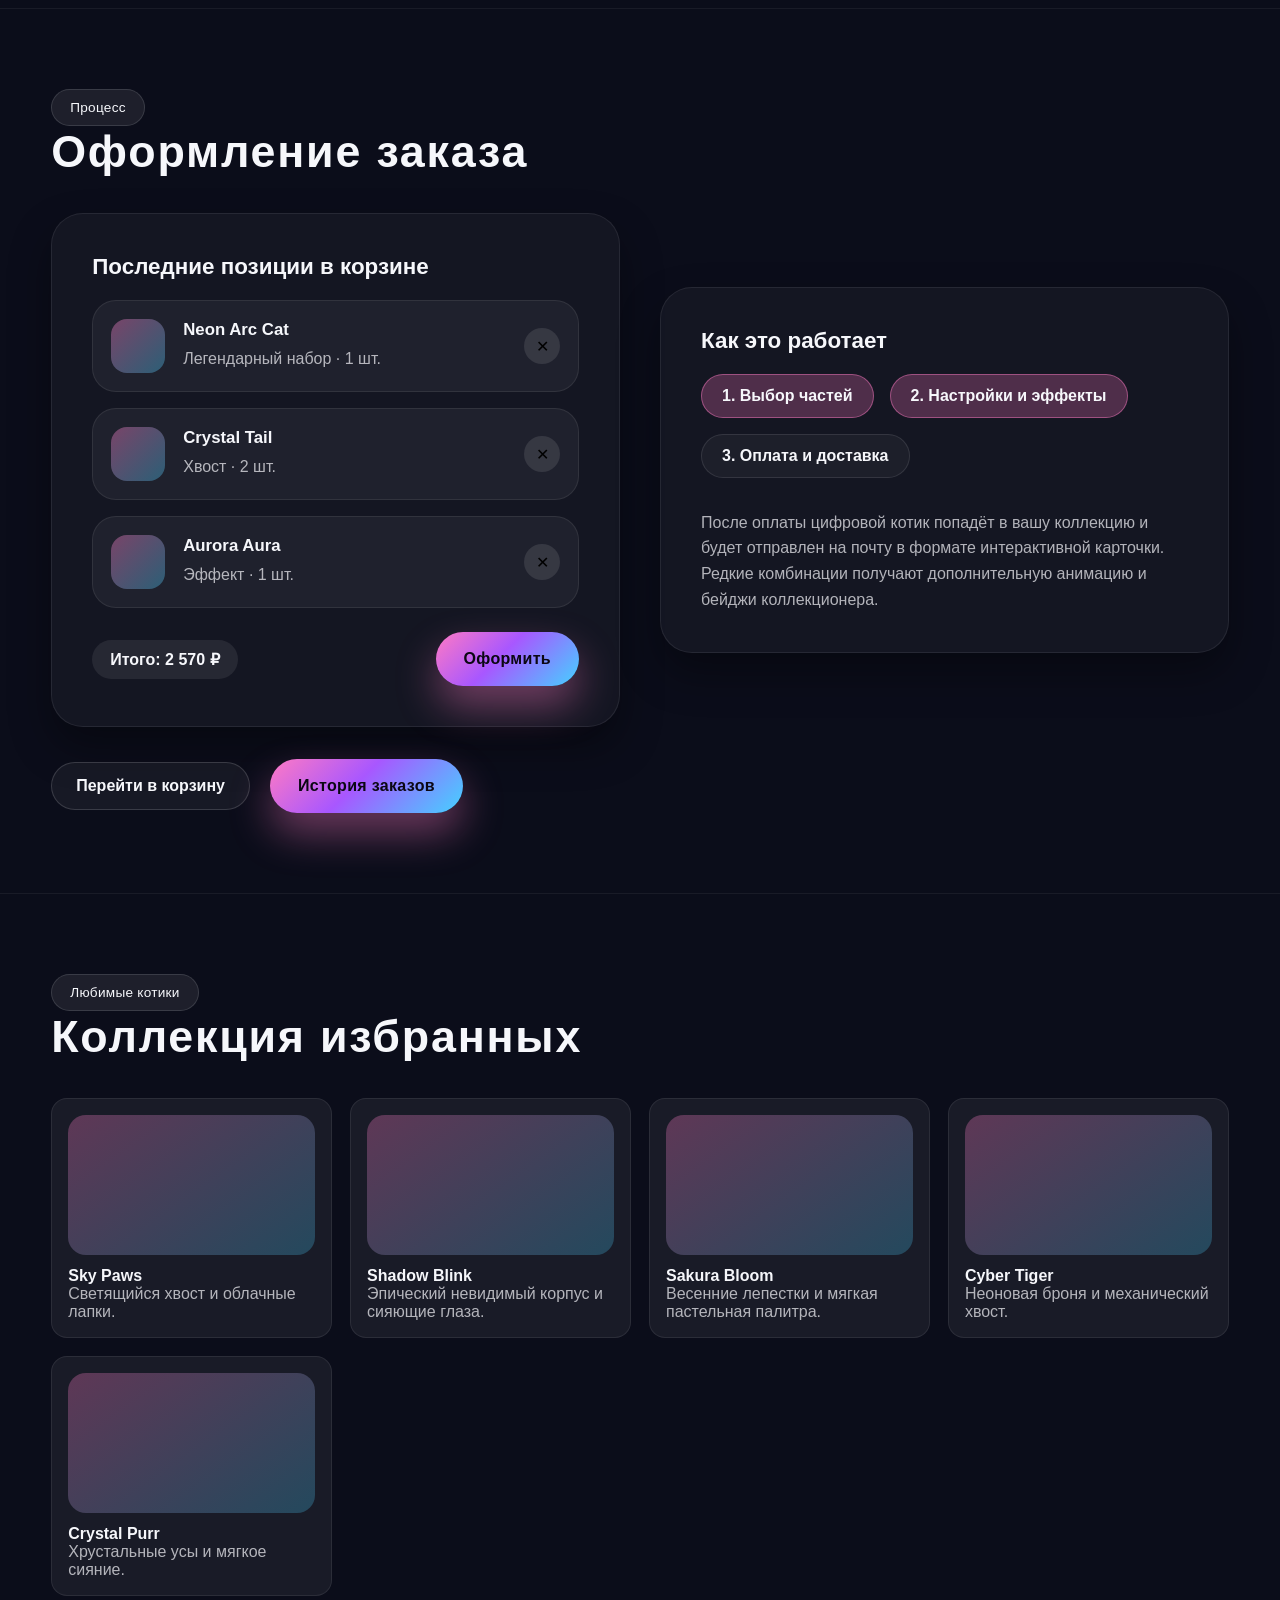
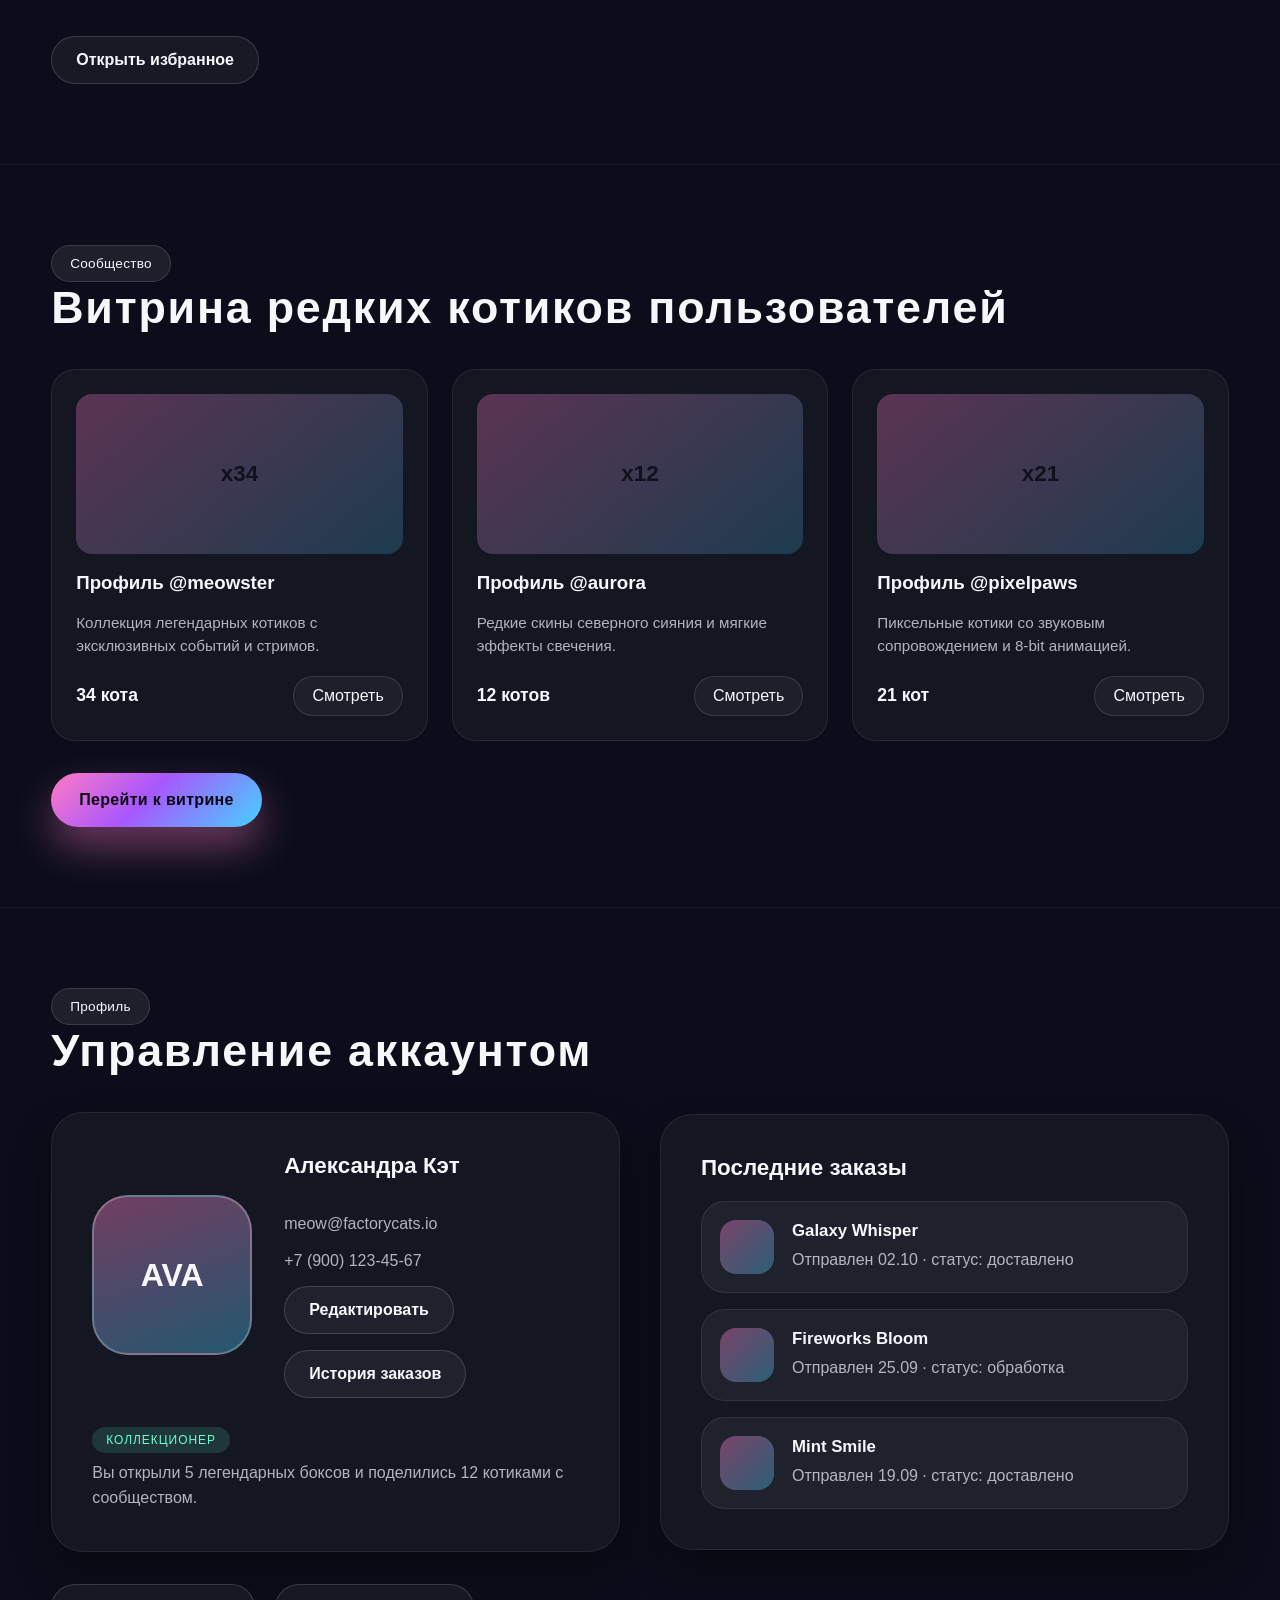
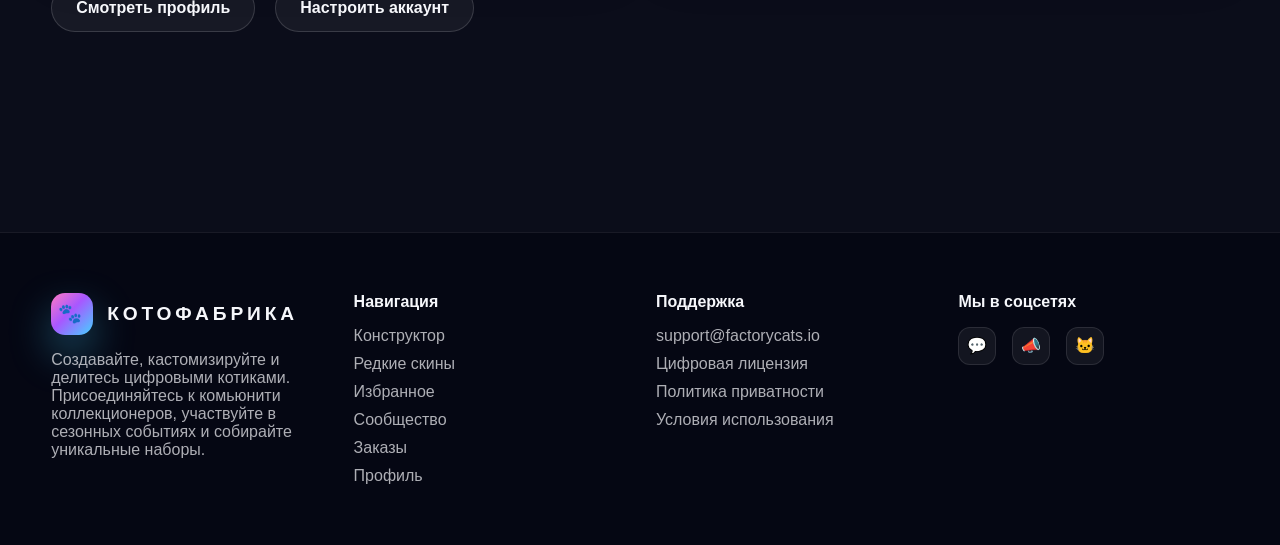
==== commit 8ae13f3c: "Add dedicated community page and update navigation" ====
--- a/index.html
+++ b/index.html
@@ -9,7 +9,7 @@
   <body>
     <header class="site-header">
       <div class="container header-inner">
-        <a class="brand" href="#top">
+        <a class="brand" href="index.html">
           <span class="brand-icon">🐾</span>
           Котофабрика
         </a>
@@ -23,12 +23,13 @@
           <div class="catalog-toggle">
             <button class="secondary-btn" type="button">Каталог</button>
             <div class="catalog-menu">
-              <a href="#builder" data-scroll-to="#builder">Конструктор кота</a>
-              <a href="#skins" data-scroll-to="#skins">Редкие скины</a>
-              <a href="#orders" data-scroll-to="#orders">Заказы</a>
-              <a href="#favorites" data-scroll-to="#favorites">Избранное</a>
-              <a href="#community" data-scroll-to="#community">Витрина сообщества</a>
-              <a href="#profile" data-scroll-to="#profile">Профиль</a>
+              <a href="index.html#builder" data-scroll-to="#builder">Конструктор кота</a>
+              <a href="index.html#skins" data-scroll-to="#skins">Редкие скины</a>
+              <a href="catalog.html#ready">Готовые коты</a>
+              <a href="catalog.html#parts">Запчасти</a>
+              <a href="catalog.html#sets">Сеты</a>
+              <a href="catalog.html#events">События</a>
+              <a href="community.html">Витрина сообщества</a>
             </div>
           </div>
           <a class="ghost-btn" href="favorites.html" aria-label="Избранное">
@@ -287,6 +288,10 @@
               </div>
             </div>
           </div>
+          <div class="hero-actions" style="margin-top: 32px;">
+            <a class="secondary-btn" href="cart.html">Перейти в корзину</a>
+            <a class="primary-btn" href="orders.html">История заказов</a>
+          </div>
         </div>
       </section>
 
@@ -331,6 +336,9 @@
               </div>
             </article>
           </div>
+          <div class="hero-actions" style="margin-top: 32px;">
+            <a class="secondary-btn" href="favorites.html">Открыть избранное</a>
+          </div>
         </div>
       </section>
 
@@ -366,6 +374,9 @@
                 <button type="button">Смотреть</button>
               </div>
             </article>
+          </div>
+          <div class="hero-actions" style="margin-top: 32px;">
+            <a class="primary-btn" href="community.html">Перейти к витрине</a>
           </div>
         </div>
       </section>
@@ -422,6 +433,10 @@
               </div>
             </div>
           </div>
+          <div class="hero-actions" style="margin-top: 32px;">
+            <a class="secondary-btn" href="profile.html">Смотреть профиль</a>
+            <a class="secondary-btn" href="profile-edit.html">Настроить аккаунт</a>
+          </div>
         </div>
       </section>
     </main>
@@ -441,11 +456,12 @@
         <div>
           <h4>Навигация</h4>
           <div class="footer-links" style="margin-top: 16px;">
-            <a href="#builder" data-scroll-to="#builder">Конструктор</a>
-            <a href="#skins" data-scroll-to="#skins">Редкие скины</a>
-            <a href="#orders" data-scroll-to="#orders">Заказы</a>
-            <a href="#community" data-scroll-to="#community">Сообщество</a>
-            <a href="#profile" data-scroll-to="#profile">Профиль</a>
+            <a href="index.html#builder" data-scroll-to="#builder">Конструктор</a>
+            <a href="index.html#skins" data-scroll-to="#skins">Редкие скины</a>
+            <a href="favorites.html">Избранное</a>
+            <a href="community.html">Сообщество</a>
+            <a href="orders.html">Заказы</a>
+            <a href="profile.html">Профиль</a>
           </div>
         </div>
         <div>
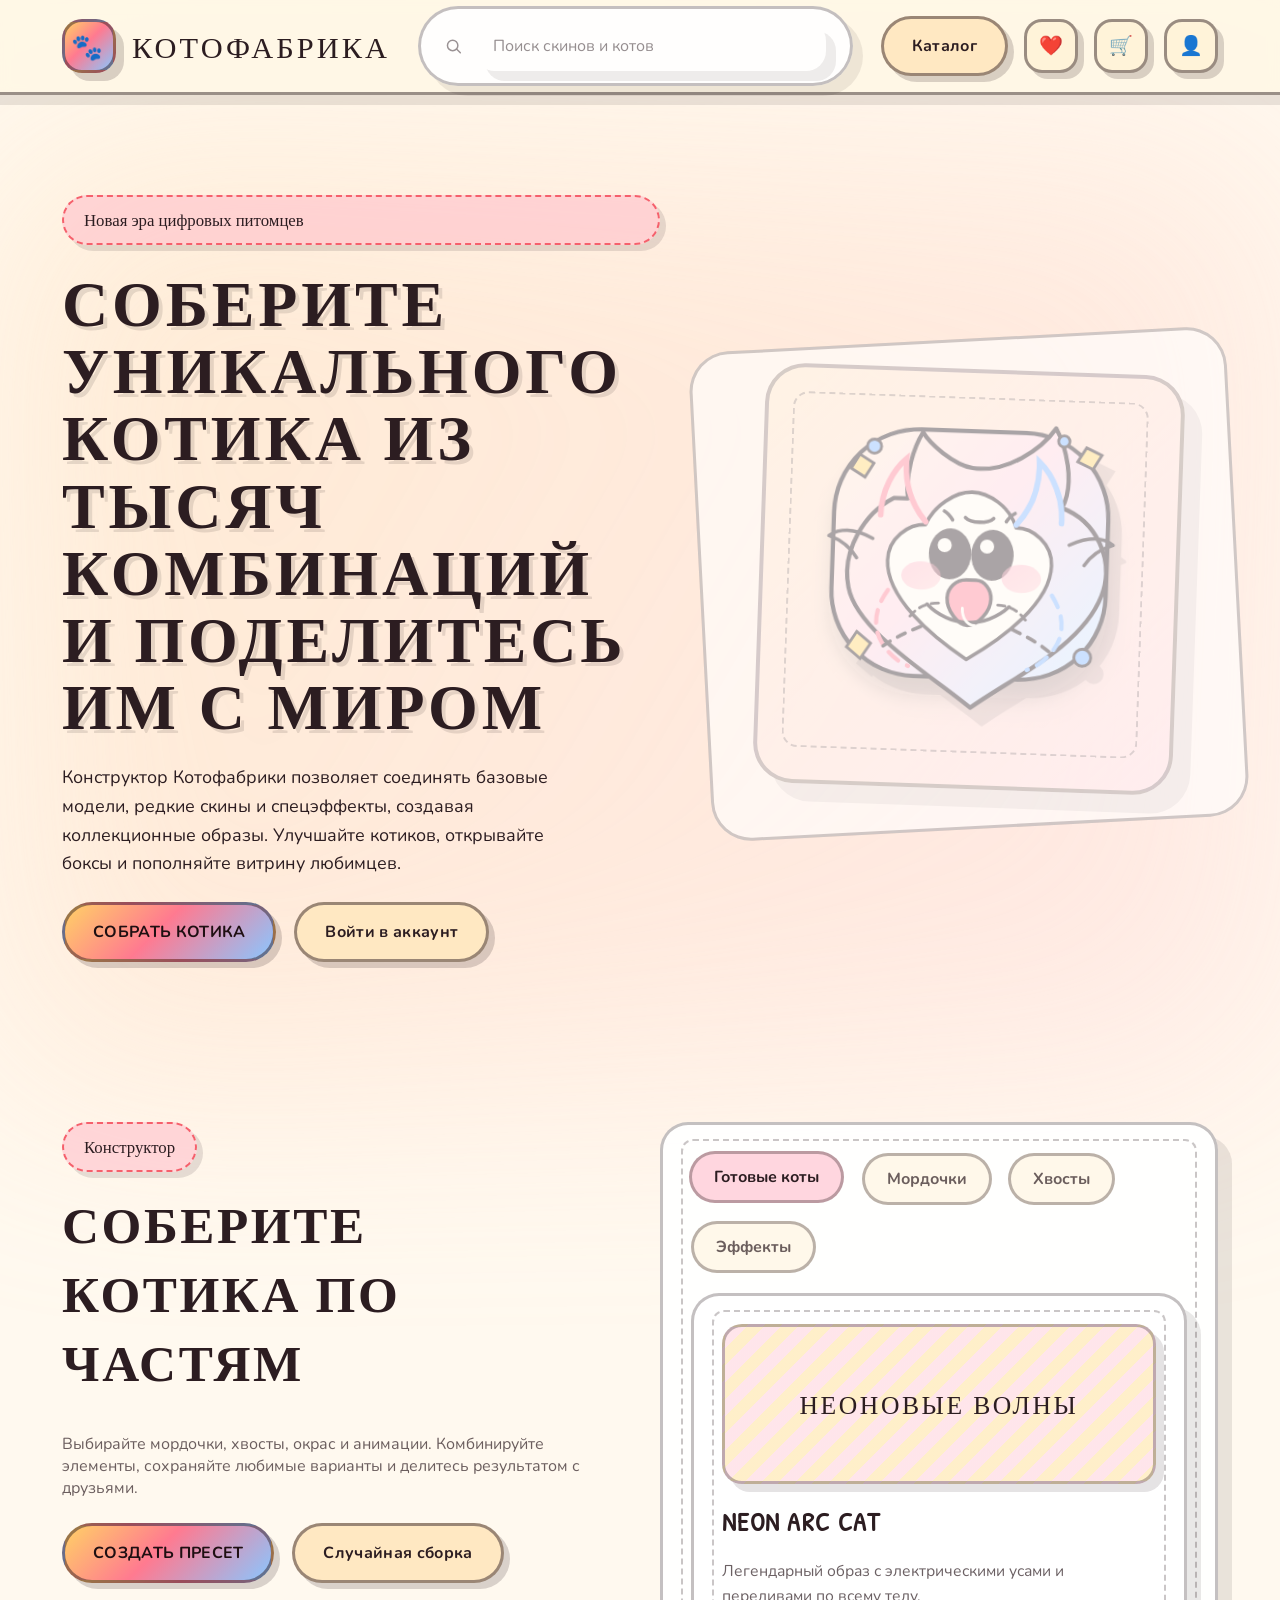
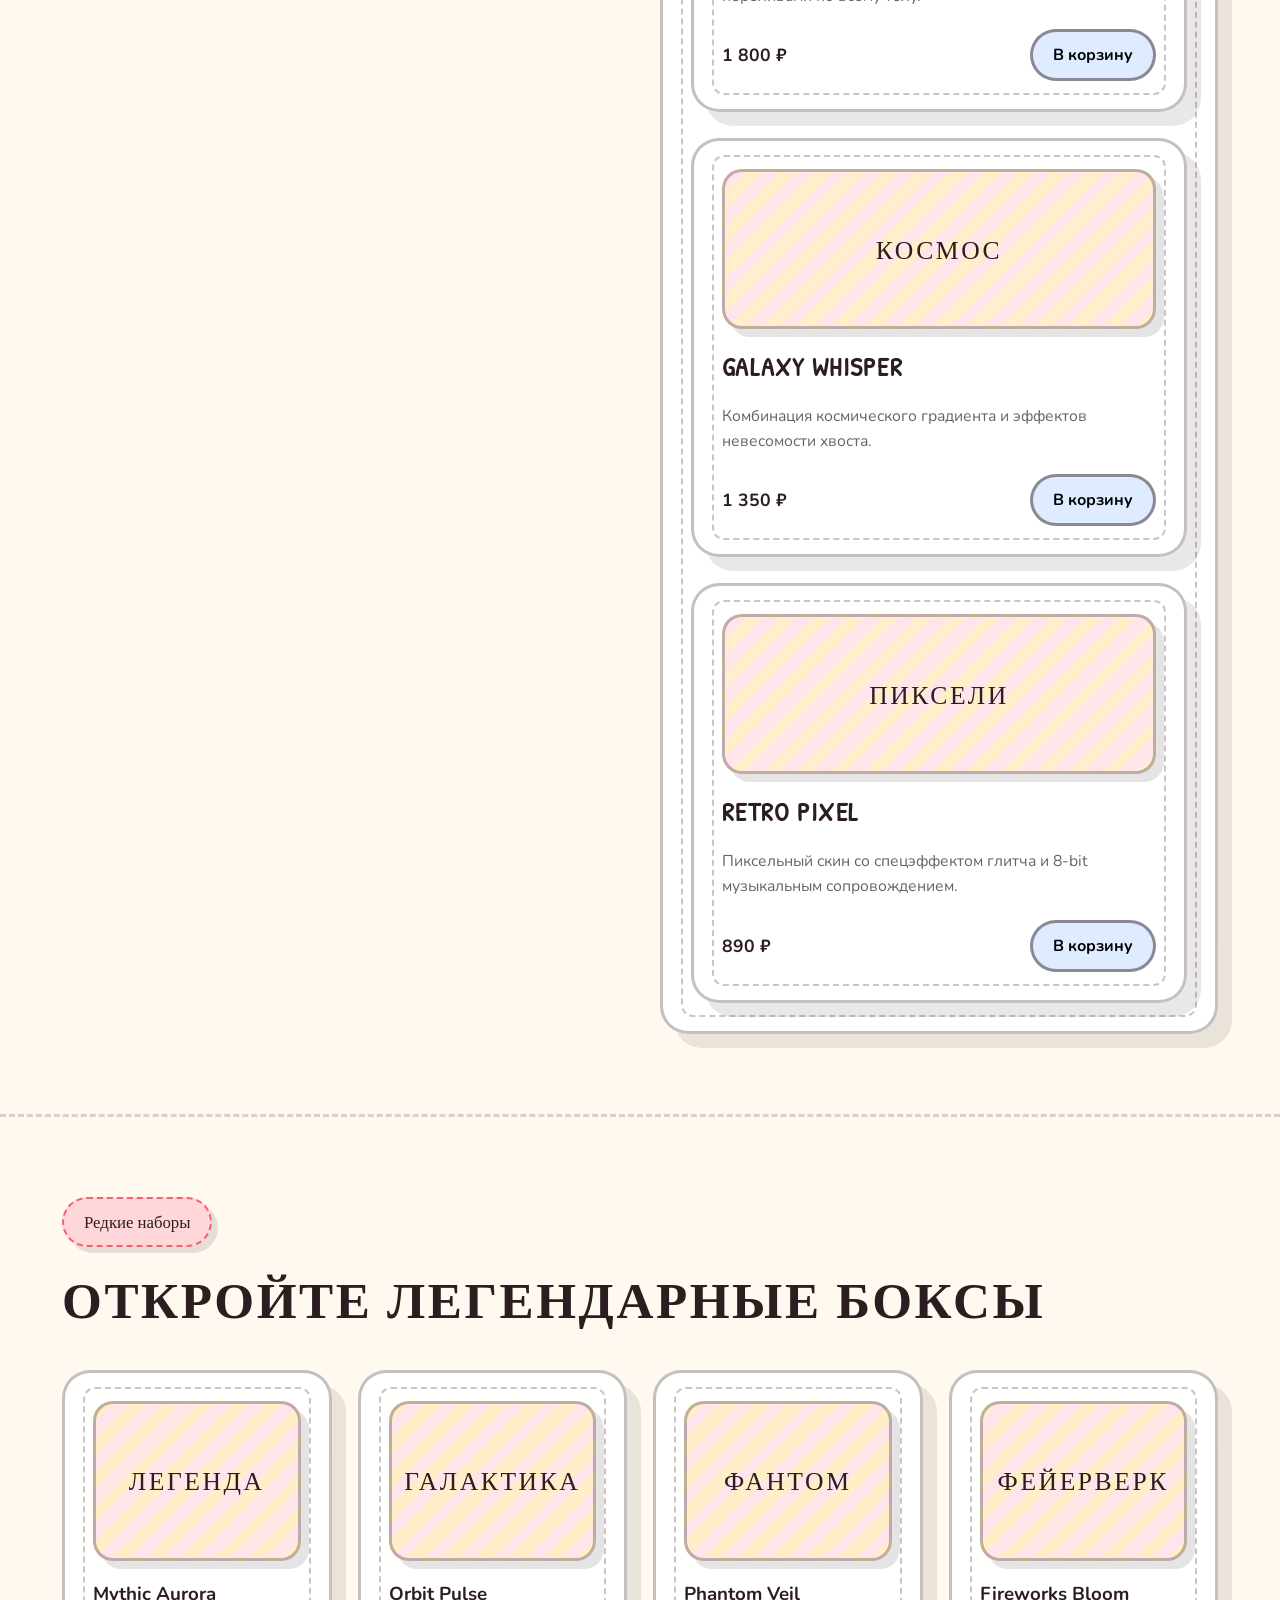
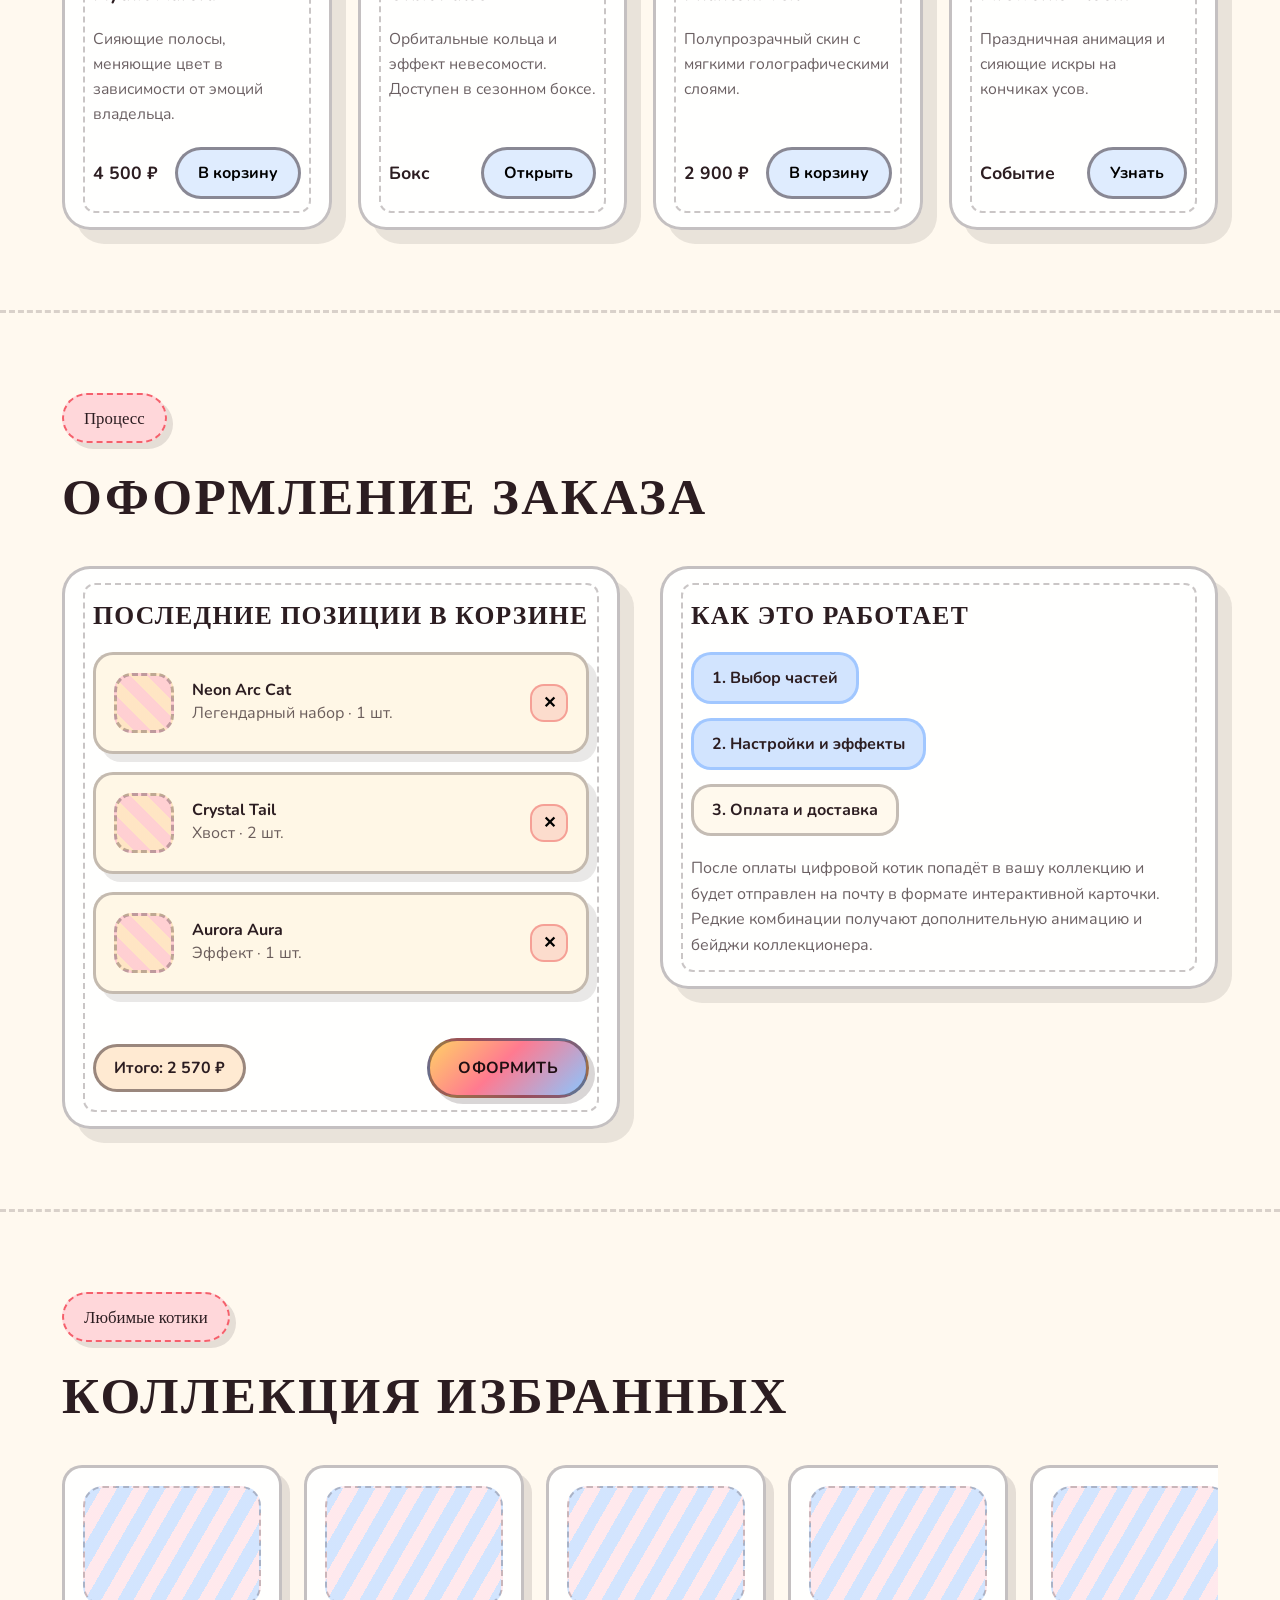
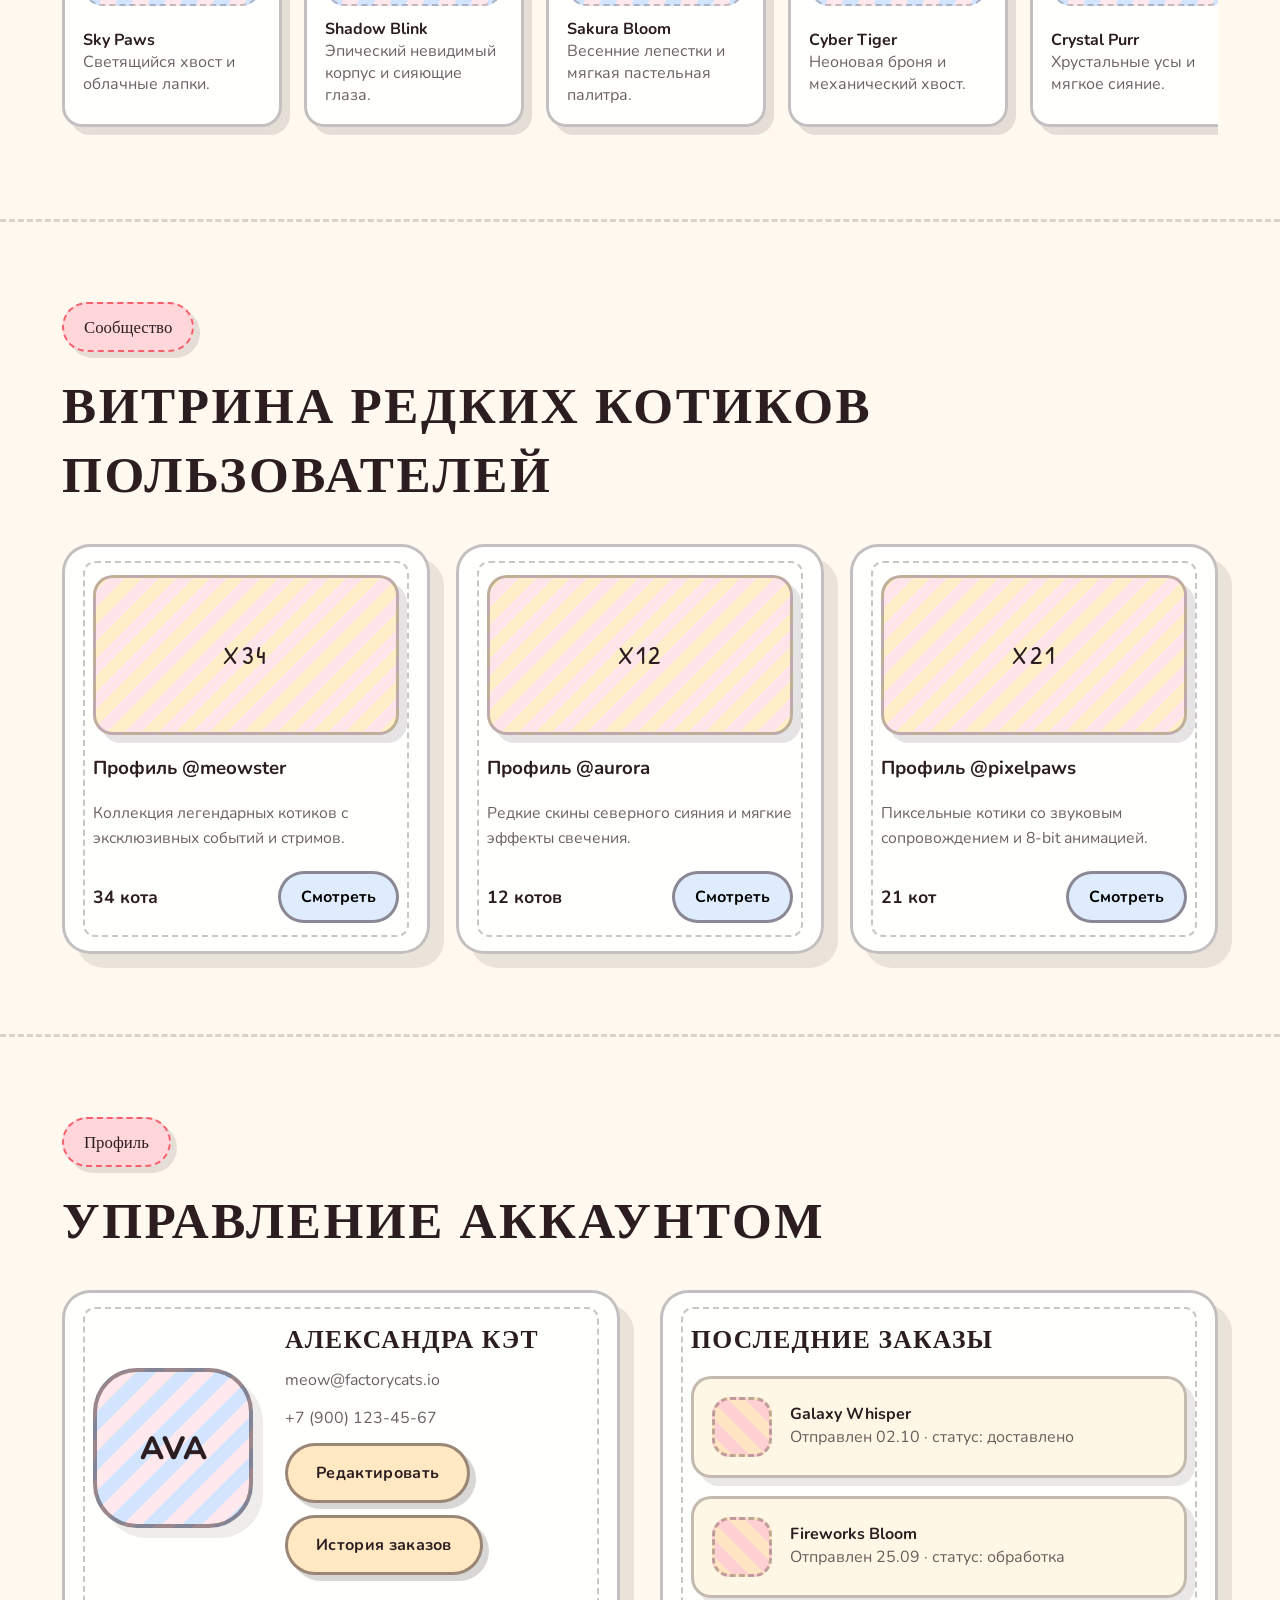
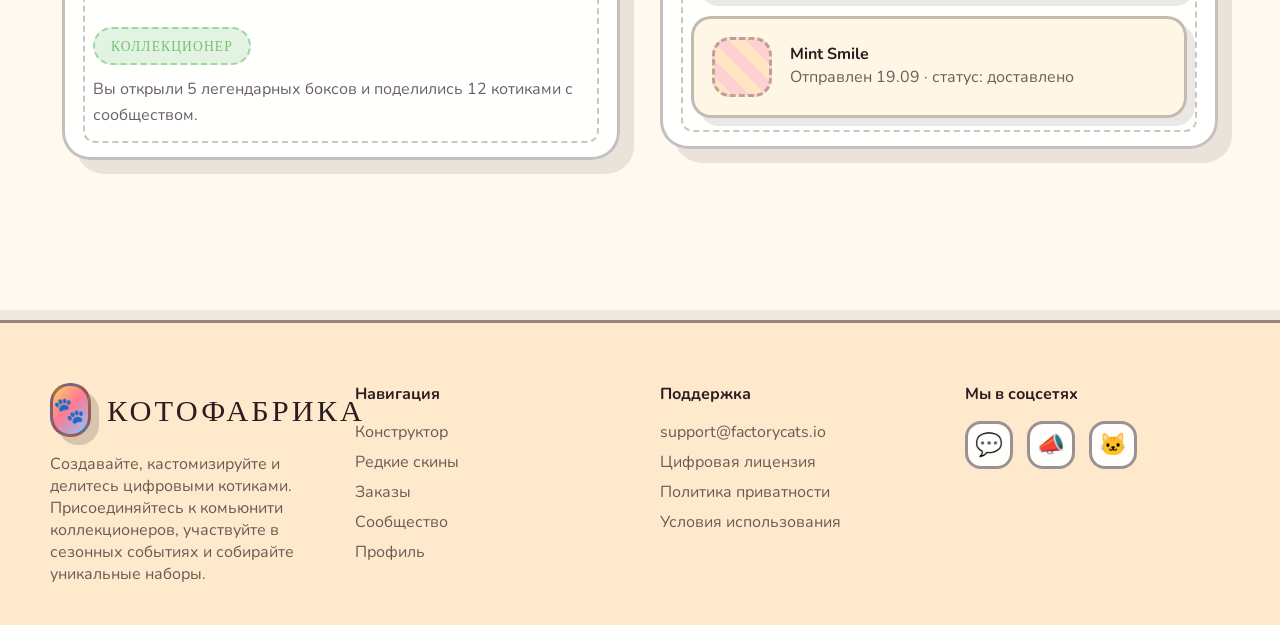
==== commit 8175f761: "Restyle interface with hand-drawn theme" ====
--- a/index.html
+++ b/index.html
@@ -9,13 +9,13 @@
   <body>
     <header class="site-header">
       <div class="container header-inner">
-        <a class="brand" href="index.html">
+        <a class="brand" href="#top">
           <span class="brand-icon">🐾</span>
           Котофабрика
         </a>
         <div class="search-bar">
           <svg width="18" height="18" viewBox="0 0 20 20" fill="none" xmlns="http://www.w3.org/2000/svg">
-            <path d="M9.333 15.667a6.333 6.333 0 1 0 0-12.667 6.333 6.333 0 0 0 0 12.667Zm5.334-1.334 4 4" stroke="white" stroke-width="1.8" stroke-linecap="round" />
+            <path d="M9.333 15.667a6.333 6.333 0 1 0 0-12.667 6.333 6.333 0 0 0 0 12.667Zm5.334-1.334 4 4" stroke="currentColor" stroke-width="1.8" stroke-linecap="round" />
           </svg>
           <input type="search" placeholder="Поиск скинов и котов" aria-label="Поиск" />
         </div>
@@ -23,13 +23,12 @@
           <div class="catalog-toggle">
             <button class="secondary-btn" type="button">Каталог</button>
             <div class="catalog-menu">
-              <a href="index.html#builder" data-scroll-to="#builder">Конструктор кота</a>
-              <a href="index.html#skins" data-scroll-to="#skins">Редкие скины</a>
-              <a href="catalog.html#ready">Готовые коты</a>
-              <a href="catalog.html#parts">Запчасти</a>
-              <a href="catalog.html#sets">Сеты</a>
-              <a href="catalog.html#events">События</a>
-              <a href="community.html">Витрина сообщества</a>
+              <a href="#builder" data-scroll-to="#builder">Конструктор кота</a>
+              <a href="#skins" data-scroll-to="#skins">Редкие скины</a>
+              <a href="#orders" data-scroll-to="#orders">Заказы</a>
+              <a href="#favorites" data-scroll-to="#favorites">Избранное</a>
+              <a href="#community" data-scroll-to="#community">Витрина сообщества</a>
+              <a href="#profile" data-scroll-to="#profile">Профиль</a>
             </div>
           </div>
           <a class="ghost-btn" href="favorites.html" aria-label="Избранное">
@@ -288,10 +287,6 @@
               </div>
             </div>
           </div>
-          <div class="hero-actions" style="margin-top: 32px;">
-            <a class="secondary-btn" href="cart.html">Перейти в корзину</a>
-            <a class="primary-btn" href="orders.html">История заказов</a>
-          </div>
         </div>
       </section>
 
@@ -336,9 +331,6 @@
               </div>
             </article>
           </div>
-          <div class="hero-actions" style="margin-top: 32px;">
-            <a class="secondary-btn" href="favorites.html">Открыть избранное</a>
-          </div>
         </div>
       </section>
 
@@ -374,9 +366,6 @@
                 <button type="button">Смотреть</button>
               </div>
             </article>
-          </div>
-          <div class="hero-actions" style="margin-top: 32px;">
-            <a class="primary-btn" href="community.html">Перейти к витрине</a>
           </div>
         </div>
       </section>
@@ -433,10 +422,6 @@
               </div>
             </div>
           </div>
-          <div class="hero-actions" style="margin-top: 32px;">
-            <a class="secondary-btn" href="profile.html">Смотреть профиль</a>
-            <a class="secondary-btn" href="profile-edit.html">Настроить аккаунт</a>
-          </div>
         </div>
       </section>
     </main>
@@ -456,12 +441,11 @@
         <div>
           <h4>Навигация</h4>
           <div class="footer-links" style="margin-top: 16px;">
-            <a href="index.html#builder" data-scroll-to="#builder">Конструктор</a>
-            <a href="index.html#skins" data-scroll-to="#skins">Редкие скины</a>
-            <a href="favorites.html">Избранное</a>
-            <a href="community.html">Сообщество</a>
-            <a href="orders.html">Заказы</a>
-            <a href="profile.html">Профиль</a>
+            <a href="#builder" data-scroll-to="#builder">Конструктор</a>
+            <a href="#skins" data-scroll-to="#skins">Редкие скины</a>
+            <a href="#orders" data-scroll-to="#orders">Заказы</a>
+            <a href="#community" data-scroll-to="#community">Сообщество</a>
+            <a href="#profile" data-scroll-to="#profile">Профиль</a>
           </div>
         </div>
         <div>
--- a/styles/main.css
+++ b/styles/main.css
@@ -1,25 +1,35 @@
+@import url("https://fonts.googleapis.com/css2?family=Nunito:wght@400;600;700;800&family=Patrick+Hand&family=Permanent+Marker&display=swap");
+
 :root {
-  --bg: #0b0d1a;
-  --bg-alt: #10142a;
-  --panel: rgba(18, 22, 43, 0.85);
-  --panel-strong: rgba(25, 30, 60, 0.95);
-  --accent: #ff7ac3;
-  --accent-strong: #f74aa2;
-  --accent-soft: rgba(255, 122, 195, 0.2);
-  --accent-gradient: linear-gradient(135deg, #ff7ac3 0%, #a857ff 45%, #44d2ff 100%);
-  --text: #f6f7fb;
-  --text-muted: rgba(246, 247, 251, 0.7);
-  --success: #66ffcc;
-  --warning: #ffd166;
-  --danger: #ff6f91;
-  --border: rgba(255, 255, 255, 0.08);
-  --shadow-xl: 0 40px 80px rgba(0, 0, 0, 0.45);
-  --shadow-md: 0 20px 40px rgba(0, 0, 0, 0.35);
-  --shadow-sm: 0 10px 25px rgba(0, 0, 0, 0.25);
-  --radius-lg: 32px;
-  --radius-md: 24px;
-  --radius-sm: 16px;
-  --header-height: 88px;
+  --bg: #fff9ef;
+  --bg-alt: #ffe8c2;
+  --bg-soft: #fff3d9;
+  --panel: rgba(255, 255, 255, 0.92);
+  --panel-strong: rgba(255, 247, 229, 0.95);
+  --accent: #ff7a90;
+  --accent-strong: #f5606c;
+  --accent-soft: rgba(255, 181, 197, 0.5);
+  --accent-blue: #7fb3ff;
+  --accent-yellow: #ffd166;
+  --accent-gradient: linear-gradient(135deg, #ffd166 0%, #ff7a90 45%, #8ac6ff 100%);
+  --text: #2c1d21;
+  --text-muted: rgba(44, 29, 33, 0.7);
+  --success: #74c174;
+  --warning: #f5b546;
+  --danger: #ef6461;
+  --border: rgba(44, 29, 33, 0.28);
+  --border-strong: rgba(44, 29, 33, 0.48);
+  --shadow-xl: 18px 18px 0 rgba(44, 29, 33, 0.12);
+  --shadow-md: 14px 14px 0 rgba(44, 29, 33, 0.1);
+  --shadow-sm: 10px 10px 0 rgba(44, 29, 33, 0.08);
+  --radius-lg: 40px;
+  --radius-md: 28px;
+  --radius-sm: 20px;
+  --header-height: 92px;
+  --font-heading: "Permanent Marker", "Patrick Hand", cursive;
+  --font-hand: "Patrick Hand", cursive;
+  --font-body: "Nunito", "Inter", "Segoe UI", sans-serif;
+  --transition-snap: cubic-bezier(0.25, 1.4, 0.45, 1);
 }
 
 * {
@@ -28,105 +38,176 @@
   padding: 0;
 }
 
-html, body {
+img {
+  display: block;
+  max-width: 100%;
+}
+
+html,
+body {
   min-height: 100%;
-  font-family: "Inter", "Segoe UI", -apple-system, BlinkMacSystemFont, "Roboto", sans-serif;
+  font-family: var(--font-body);
   color: var(--text);
-  background: radial-gradient(circle at top left, rgba(68, 210, 255, 0.25), transparent 45%),
-              radial-gradient(circle at top right, rgba(255, 122, 195, 0.2), transparent 40%),
-              var(--bg);
+  background: var(--bg);
+  background-image: linear-gradient(
+      120deg,
+      rgba(255, 209, 102, 0.12) 8%,
+      transparent 8%
+    ),
+    linear-gradient(60deg, rgba(127, 179, 255, 0.1) 12%, transparent 12%),
+    repeating-linear-gradient(0deg, rgba(44, 29, 33, 0.05), rgba(44, 29, 33, 0.05) 1px, transparent 1px, transparent 42px),
+    var(--bg);
   scroll-behavior: smooth;
+}
+
+body::before {
+  content: "";
+  position: fixed;
+  inset: 0;
+  background-image: radial-gradient(circle at 12% 18%, rgba(255, 181, 197, 0.35) 0, rgba(255, 181, 197, 0) 55%),
+    radial-gradient(circle at 88% 24%, rgba(127, 179, 255, 0.32) 0, rgba(127, 179, 255, 0) 58%),
+    radial-gradient(circle at 50% 100%, rgba(255, 209, 102, 0.22) 0, rgba(255, 209, 102, 0) 60%);
+  pointer-events: none;
+  z-index: -2;
 }
 
 body::after {
   content: "";
   position: fixed;
   inset: 0;
-  background: linear-gradient(180deg, rgba(18, 22, 43, 0) 0%, rgba(18, 22, 43, 0.8) 100%);
+  background-image: url("data:image/svg+xml,%3Csvg width='240' height='120' viewBox='0 0 240 120' xmlns='http://www.w3.org/2000/svg'%3E%3Cpath d='M12 36c16-10 34-10 48 0s28 10 44 0 42-12 64 0 40 12 60 0' fill='none' stroke='rgba(245,181,208,0.35)' stroke-width='5' stroke-linecap='round'/%3E%3Cpath d='M28 104c14-10 28-10 42 0s30 12 50 0 40-10 58 0 36 12 52 0' fill='none' stroke='rgba(127,179,255,0.25)' stroke-width='4' stroke-linecap='round'/%3E%3C/svg%3E");
+  background-size: 320px 160px;
+  opacity: 0.5;
   pointer-events: none;
   z-index: -1;
+  mix-blend-mode: multiply;
 }
 
 a {
   text-decoration: none;
-  color: inherit;
+  color: var(--text);
+}
+
+a:hover {
+  color: var(--accent-strong);
 }
 
 button {
   font: inherit;
   cursor: pointer;
   border: none;
+  background: none;
+}
+
+input,
+textarea,
+select {
+  font: inherit;
+  color: var(--text);
+  border: 3px solid var(--border);
+  border-radius: var(--radius-sm);
+  padding: 14px 18px;
+  background: var(--panel);
+  box-shadow: var(--shadow-sm);
+  transition: border-color 0.2s ease, box-shadow 0.25s var(--transition-snap);
+}
+
+input:focus,
+textarea:focus,
+select:focus {
+  outline: none;
+  border-color: var(--accent-strong);
+  box-shadow: 10px 10px 0 rgba(255, 122, 144, 0.2);
+}
+
+::placeholder {
+  color: rgba(44, 29, 33, 0.5);
 }
 
 .container {
-  width: min(1240px, 92vw);
+  width: min(1180px, 94vw);
   margin: 0 auto;
   position: relative;
   z-index: 1;
-}
-
-.glass-panel {
-  backdrop-filter: blur(28px);
-  background: var(--panel);
-  border: 1px solid var(--border);
-  border-radius: var(--radius-lg);
-  box-shadow: var(--shadow-xl);
+  padding: 0 12px;
 }
 
 .text-muted {
   color: var(--text-muted);
 }
 
+.primary-btn,
+.secondary-btn,
+.ghost-btn {
+  display: inline-flex;
+  align-items: center;
+  justify-content: center;
+  gap: 10px;
+  font-weight: 700;
+  letter-spacing: 0.02em;
+  border-radius: 999px;
+  padding: 16px 28px;
+  border: 3px solid var(--border-strong);
+  box-shadow: 6px 6px 0 rgba(44, 29, 33, 0.18);
+  transition: transform 0.2s var(--transition-snap), box-shadow 0.2s var(--transition-snap), background 0.2s ease;
+}
+
 .primary-btn {
-  padding: 18px 28px;
-  border-radius: 999px;
-  font-weight: 600;
-  letter-spacing: 0.02em;
-  background-image: var(--accent-gradient);
-  color: #0b0713;
-  transition: transform 0.3s ease, box-shadow 0.3s ease, filter 0.3s ease;
-  box-shadow: 0 20px 40px rgba(255, 122, 195, 0.4);
+  background: var(--accent-gradient);
+  color: #1f0f12;
+  text-transform: uppercase;
 }
 
 .primary-btn:hover {
-  transform: translateY(-4px) scale(1.01);
-  filter: brightness(1.05);
+  transform: translate(-3px, -3px) rotate(-1deg);
+  box-shadow: 10px 10px 0 rgba(44, 29, 33, 0.2);
 }
 
 .secondary-btn {
-  padding: 14px 24px;
-  border-radius: 999px;
-  font-weight: 600;
-  border: 1px solid rgba(255, 255, 255, 0.15);
-  background: rgba(255, 255, 255, 0.05);
+  background: var(--bg-alt);
   color: var(--text);
-  transition: all 0.25s ease;
 }
 
 .secondary-btn:hover {
-  border-color: rgba(255, 255, 255, 0.35);
-  background: rgba(255, 255, 255, 0.12);
+  background: var(--bg-soft);
+  transform: translate(-2px, -2px) rotate(-0.6deg);
+}
+
+.ghost-btn {
+  width: 54px;
+  height: 54px;
+  padding: 0;
+  border-radius: 18px;
+  background: var(--bg-soft);
+  font-size: 1.2rem;
+}
+
+.ghost-btn:hover {
+  transform: translate(-2px, -2px) rotate(4deg);
+  box-shadow: 8px 8px 0 rgba(44, 29, 33, 0.2);
 }
 
 .tag {
   display: inline-flex;
   align-items: center;
-  gap: 8px;
-  padding: 10px 18px;
+  gap: 10px;
+  padding: 12px 20px;
   border-radius: 999px;
-  background: rgba(255, 255, 255, 0.08);
-  border: 1px solid rgba(255, 255, 255, 0.12);
-  font-size: 0.85rem;
-  letter-spacing: 0.02em;
+  font-family: var(--font-hand);
+  font-size: 1.05rem;
+  background: var(--accent-soft);
+  border: 2px dashed var(--accent-strong);
+  box-shadow: 6px 6px 0 rgba(44, 29, 33, 0.12);
 }
 
 header.site-header {
   position: sticky;
   top: 0;
   z-index: 50;
-  background: rgba(5, 7, 18, 0.8);
-  backdrop-filter: blur(18px);
-  border-bottom: 1px solid rgba(255, 255, 255, 0.08);
+  background: rgba(255, 247, 229, 0.88);
+  backdrop-filter: blur(6px);
+  border-bottom: 3px solid var(--border-strong);
+  box-shadow: 0 10px 0 rgba(44, 29, 33, 0.1);
 }
 
 header .header-inner {
@@ -140,45 +221,52 @@
 .brand {
   display: flex;
   align-items: center;
+  gap: 16px;
+  font-family: var(--font-heading);
+  font-size: 1.9rem;
+  text-transform: uppercase;
+  letter-spacing: 0.1em;
+  color: var(--text);
+}
+
+.brand-icon {
+  width: 54px;
+  height: 54px;
+  border-radius: 20px;
+  background: var(--accent-gradient);
+  display: grid;
+  place-items: center;
+  color: #1f0f12;
+  font-size: 1.6rem;
+  border: 3px solid var(--border-strong);
+  box-shadow: 8px 8px 0 rgba(44, 29, 33, 0.18);
+}
+
+.search-bar {
+  display: flex;
+  align-items: center;
   gap: 14px;
-  font-size: 1.2rem;
-  text-transform: uppercase;
-  letter-spacing: 0.2em;
-  font-weight: 700;
-}
-
-.brand-icon {
-  width: 42px;
-  height: 42px;
-  border-radius: 14px;
-  background: var(--accent-gradient);
-  display: grid;
-  place-items: center;
-  color: #05070f;
-  font-weight: 800;
-  box-shadow: 0 18px 40px rgba(68, 210, 255, 0.35);
+  background: var(--panel);
+  border-radius: 999px;
+  padding: 12px 24px;
+  border: 3px solid var(--border);
+  box-shadow: var(--shadow-sm);
+  color: var(--border-strong);
+}
+
+.search-bar input {
+  border: none;
+  background: transparent;
+  outline: none;
+  width: 100%;
+  font-size: 1rem;
+  color: var(--text);
 }
 
 .nav-actions {
   display: flex;
   align-items: center;
   gap: 16px;
-}
-
-.nav-actions .ghost-btn {
-  width: 44px;
-  height: 44px;
-  border-radius: 50%;
-  display: grid;
-  place-items: center;
-  background: rgba(255, 255, 255, 0.05);
-  border: 1px solid rgba(255, 255, 255, 0.08);
-  transition: background 0.2s ease, transform 0.2s ease;
-}
-
-.nav-actions .ghost-btn:hover {
-  background: rgba(255, 255, 255, 0.12);
-  transform: translateY(-2px);
 }
 
 .catalog-toggle {
@@ -187,64 +275,89 @@
 
 .catalog-menu {
   position: absolute;
-  top: calc(100% + 10px);
+  top: calc(100% + 16px);
   left: 0;
   width: 320px;
   background: var(--panel-strong);
   border-radius: var(--radius-md);
-  border: 1px solid rgba(255, 255, 255, 0.08);
+  border: 3px solid var(--border-strong);
   box-shadow: var(--shadow-md);
-  padding: 18px;
+  padding: 20px;
   display: none;
   flex-direction: column;
-  gap: 12px;
-  animation: fadeIn 0.2s ease;
+  gap: 14px;
 }
 
 .catalog-toggle.open .catalog-menu {
   display: flex;
+  animation: popIn 0.2s var(--transition-snap);
 }
 
 .catalog-menu a {
-  padding: 14px 16px;
+  padding: 12px 16px;
   border-radius: var(--radius-sm);
-  background: rgba(255, 255, 255, 0.05);
-  transition: background 0.2s ease, transform 0.2s ease;
+  background: rgba(255, 217, 173, 0.5);
+  border: 2px dashed rgba(44, 29, 33, 0.3);
+  font-family: var(--font-hand);
+  font-size: 1.05rem;
+  transition: transform 0.2s var(--transition-snap), background 0.2s ease;
 }
 
 .catalog-menu a:hover {
-  background: rgba(255, 255, 255, 0.12);
-  transform: translateX(4px);
-}
-
-.search-bar {
-  display: flex;
-  align-items: center;
-  gap: 14px;
-  background: rgba(255, 255, 255, 0.05);
-  border-radius: 999px;
-  padding: 12px 20px;
-  border: 1px solid rgba(255, 255, 255, 0.08);
-}
-
-.search-bar input {
-  background: transparent;
-  border: none;
-  outline: none;
-  color: var(--text);
-  width: 100%;
-  font-size: 0.95rem;
+  transform: translateX(6px);
+  background: rgba(255, 181, 197, 0.6);
 }
 
 .hero {
   padding: 100px 0 80px;
+  position: relative;
+}
+
+.hero::before {
+  content: "";
+  position: absolute;
+  inset: 60px 0 -40px 0;
+  background: linear-gradient(120deg, rgba(255, 217, 173, 0.6), rgba(255, 181, 197, 0.35));
+  filter: blur(120px);
+  z-index: 0;
+  opacity: 0.7;
 }
 
 .hero-grid {
+  position: relative;
   display: grid;
   grid-template-columns: 1.2fr 1fr;
   align-items: center;
   gap: 60px;
+  z-index: 1;
+}
+
+.hero-content {
+  display: flex;
+  flex-direction: column;
+  gap: 24px;
+}
+
+.hero-content h1 {
+  font-size: clamp(2.8rem, 5vw, 4rem);
+  line-height: 1.05;
+  font-family: var(--font-heading);
+  letter-spacing: 0.06em;
+  text-transform: uppercase;
+  text-shadow: 4px 4px 0 rgba(44, 29, 33, 0.12);
+}
+
+.hero-description {
+  max-width: 520px;
+  font-size: 1.12rem;
+  line-height: 1.6;
+}
+
+.hero-actions {
+  display: flex;
+  gap: 18px;
+  flex-wrap: wrap;
+  align-items: center;
 }
 
 .hero-illustration {
@@ -253,13 +366,15 @@
   place-items: center;
 }
 
-.hero-illustration::before {
+.hero-illustration::after {
   content: "";
   position: absolute;
-  inset: 0;
-  background: radial-gradient(circle, rgba(255, 122, 195, 0.15) 0%, transparent 70%);
-  border-radius: 40px;
-  filter: blur(10px);
+  inset: -30px -20px -40px -20px;
+  border: 3px solid rgba(44, 29, 33, 0.22);
+  border-radius: var(--radius-lg);
+  transform: rotate(-3deg);
+  background: rgba(255, 255, 255, 0.6);
+  z-index: 0;
 }
 
 .cat-card {
@@ -267,117 +382,107 @@
   width: 100%;
   max-width: 420px;
   aspect-ratio: 1;
-  border-radius: 36px;
+  border-radius: var(--radius-lg);
   overflow: hidden;
-  background: radial-gradient(circle at 20% 20%, rgba(255, 255, 255, 0.15) 0%, rgba(10, 12, 24, 0.85) 55%, rgba(10, 12, 24, 1) 100%);
-  border: 1px solid rgba(255, 255, 255, 0.12);
-  backdrop-filter: blur(12px);
+  border: 4px solid var(--border-strong);
+  background: linear-gradient(135deg, rgba(255, 217, 173, 0.65), rgba(255, 181, 197, 0.45));
   box-shadow: var(--shadow-xl);
-}
-
-.cat-card .orb {
+  transform: rotate(2deg);
+}
+
+.cat-card::before {
+  content: "";
   position: absolute;
-  width: 140px;
-  height: 140px;
-  background: var(--accent-gradient);
-  border-radius: 50%;
-  filter: blur(30px);
-  opacity: 0.8;
-}
-
-.cat-card .orb:nth-child(1) {
-  top: -40px;
-  left: 20px;
-}
-
-.cat-card .orb:nth-child(2) {
-  bottom: -50px;
-  right: -20px;
+  inset: 24px 32px 32px 24px;
+  border: 2px dashed rgba(44, 29, 33, 0.4);
+  border-radius: calc(var(--radius-lg) - 24px);
+  pointer-events: none;
 }
 
 .cat-card img {
-  width: 80%;
+  width: 88%;
   object-fit: contain;
-  z-index: 2;
   position: relative;
-  filter: drop-shadow(0 35px 50px rgba(255, 122, 195, 0.45));
-}
-
-.hero-content {
-  display: flex;
-  flex-direction: column;
-  gap: 24px;
-}
-
-.hero-content h1 {
-  font-size: clamp(2.8rem, 5vw, 3.8rem);
-  line-height: 1.1;
-  letter-spacing: 0.05em;
-}
-
-.hero-description {
-  max-width: 520px;
-  font-size: 1.05rem;
-  line-height: 1.6;
-}
-
-.hero-actions {
-  display: flex;
-  gap: 20px;
-  flex-wrap: wrap;
-  align-items: center;
+  margin: 0 auto;
+  filter: drop-shadow(12px 16px 0 rgba(44, 29, 33, 0.18));
+  z-index: 1;
 }
 
 .section {
   padding: 80px 0;
+  position: relative;
 }
 
 .section h2 {
-  font-size: clamp(2rem, 4vw, 2.8rem);
+  font-size: clamp(2.2rem, 4vw, 3.2rem);
+  margin-top: 18px;
   margin-bottom: 36px;
-  letter-spacing: 0.04em;
+  font-family: var(--font-heading);
+  letter-spacing: 0.05em;
+  text-transform: uppercase;
+}
+
+.split-layout {
+  display: grid;
+  grid-template-columns: repeat(2, minmax(0, 1fr));
+  gap: 40px;
+  align-items: start;
 }
 
 .cards-grid {
   display: grid;
-  gap: 24px;
+  gap: 26px;
   grid-template-columns: repeat(auto-fit, minmax(240px, 1fr));
 }
 
-.catalog-card {
+.catalog-card,
+.panel,
+.screenshot-frame {
   position: relative;
   border-radius: var(--radius-md);
-  overflow: hidden;
-  background: rgba(255, 255, 255, 0.04);
-  border: 1px solid rgba(255, 255, 255, 0.08);
-  padding: 24px;
+  background: var(--panel);
+  border: 3px solid var(--border);
+  box-shadow: var(--shadow-md);
+  padding: 28px;
   display: flex;
   flex-direction: column;
-  gap: 18px;
-  transition: transform 0.35s ease, box-shadow 0.35s ease, border-color 0.35s ease;
-}
-
-.catalog-card:hover {
-  transform: translateY(-8px);
-  border-color: rgba(255, 122, 195, 0.45);
-  box-shadow: 0 30px 60px rgba(68, 210, 255, 0.25);
+  gap: 20px;
+}
+
+.catalog-card {
+  transition: transform 0.25s var(--transition-snap), box-shadow 0.25s var(--transition-snap);
+}
+
+.catalog-card::after,
+.panel::after,
+.screenshot-frame::after {
+  content: "";
+  position: absolute;
+  inset: 14px 18px;
+  border: 2px dashed rgba(44, 29, 33, 0.25);
+  border-radius: calc(var(--radius-md) - 16px);
+  pointer-events: none;
 }
 
 .catalog-card .preview {
   height: 160px;
   border-radius: var(--radius-sm);
-  background: linear-gradient(140deg, rgba(255, 122, 195, 0.3), rgba(68, 210, 255, 0.2));
+  background: repeating-linear-gradient(-45deg, rgba(255, 209, 102, 0.35) 0 12px, rgba(255, 181, 197, 0.35) 12px 24px);
   display: grid;
   place-items: center;
-  font-size: 1.4rem;
-  font-weight: 600;
-  color: rgba(5, 7, 18, 0.8);
+  font-size: 1.6rem;
+  font-family: var(--font-hand);
+  color: var(--text);
+  border: 3px solid rgba(44, 29, 33, 0.3);
+  box-shadow: 8px 8px 0 rgba(44, 29, 33, 0.12);
+  text-transform: uppercase;
+  letter-spacing: 0.1em;
 }
 
 .catalog-card p {
   color: var(--text-muted);
-  line-height: 1.5;
-  font-size: 0.95rem;
+  line-height: 1.6;
+  font-size: 0.98rem;
 }
 
 .catalog-card .meta {
@@ -385,62 +490,71 @@
   justify-content: space-between;
   align-items: center;
   margin-top: auto;
+  gap: 12px;
 }
 
 .catalog-card .meta span {
-  font-weight: 600;
+  font-weight: 700;
   font-size: 1.1rem;
 }
 
-.catalog-card .meta button {
-  padding: 10px 18px;
+.catalog-card .meta button,
+.catalog-card .meta a {
+  padding: 12px 20px;
   border-radius: 999px;
-  border: 1px solid rgba(255, 255, 255, 0.12);
-  background: rgba(255, 255, 255, 0.04);
-  color: var(--text);
-  transition: all 0.25s ease;
-}
-
-.catalog-card .meta button:hover {
-  background: rgba(255, 122, 195, 0.2);
-  border-color: rgba(255, 122, 195, 0.4);
+  border: 3px solid var(--border-strong);
+  background: rgba(127, 179, 255, 0.25);
+  font-weight: 700;
+  transition: transform 0.2s var(--transition-snap), background 0.2s ease;
+}
+
+.catalog-card .meta button:hover,
+.catalog-card .meta a:hover {
+  transform: translate(-2px, -2px) rotate(-2deg);
+  background: rgba(127, 179, 255, 0.45);
+}
+
+.catalog-card:hover {
+  transform: translate(-6px, -6px) rotate(-1.4deg);
+  box-shadow: 18px 18px 0 rgba(44, 29, 33, 0.12);
 }
 
 .showcase-slider {
   display: grid;
-  grid-template-columns: repeat(4, minmax(180px, 1fr));
-  gap: 18px;
+  grid-auto-flow: column;
+  grid-auto-columns: minmax(220px, 1fr);
+  gap: 22px;
   overflow-x: auto;
-  padding-bottom: 8px;
+  padding-bottom: 12px;
+}
+
+.showcase-slider.is-grabbing {
+  cursor: grabbing;
 }
 
 .showcase-card {
-  background: rgba(255, 255, 255, 0.06);
   border-radius: var(--radius-sm);
-  padding: 16px;
-  border: 1px solid rgba(255, 255, 255, 0.08);
-  min-width: 220px;
+  border: 3px solid var(--border);
+  background: var(--panel);
+  padding: 18px;
   display: grid;
   gap: 12px;
+  min-height: 180px;
+  box-shadow: 8px 8px 0 rgba(44, 29, 33, 0.12);
 }
 
 .showcase-card .preview {
-  height: 140px;
-  border-radius: 18px;
-  background: linear-gradient(145deg, rgba(255, 122, 195, 0.3), rgba(68, 210, 255, 0.25));
-}
-
-.panel {
-  padding: 40px;
-  border-radius: var(--radius-lg);
-  background: rgba(255, 255, 255, 0.04);
-  border: 1px solid rgba(255, 255, 255, 0.08);
-  box-shadow: var(--shadow-md);
+  height: 120px;
+  border-radius: var(--radius-sm);
+  background: repeating-linear-gradient(120deg, rgba(127, 179, 255, 0.35) 0 14px, rgba(255, 181, 197, 0.3) 14px 28px);
+  border: 2px dashed rgba(44, 29, 33, 0.25);
 }
 
 .panel h3 {
-  font-size: 1.4rem;
-  margin-bottom: 20px;
+  font-size: 1.6rem;
+  font-family: var(--font-heading);
+  letter-spacing: 0.05em;
+  text-transform: uppercase;
 }
 
 .panel p {
@@ -448,15 +562,30 @@
   line-height: 1.6;
 }
 
-.comparison-grid {
-  display: grid;
-  gap: 24px;
-  grid-template-columns: repeat(auto-fit, minmax(280px, 1fr));
+.multi-step {
+  display: grid;
+  gap: 20px;
+}
+
+.form-group {
+  display: grid;
+  gap: 10px;
+}
+
+.form-group label {
+  font-weight: 700;
+  font-family: var(--font-hand);
+  font-size: 1.05rem;
+}
+
+textarea {
+  resize: vertical;
+  min-height: 140px;
 }
 
 .checkout-list {
   display: grid;
-  gap: 16px;
+  gap: 18px;
 }
 
 .checkout-item {
@@ -465,35 +594,112 @@
   gap: 18px;
   align-items: center;
   padding: 18px;
-  border-radius: var(--radius-md);
-  background: rgba(255, 255, 255, 0.05);
-  border: 1px solid rgba(255, 255, 255, 0.08);
+  border-radius: var(--radius-sm);
+  border: 3px solid var(--border);
+  background: var(--panel-strong);
+  box-shadow: 8px 8px 0 rgba(44, 29, 33, 0.1);
 }
 
 .checkout-thumb {
-  width: 54px;
-  height: 54px;
-  border-radius: 16px;
-  background: linear-gradient(135deg, rgba(255, 122, 195, 0.4), rgba(68, 210, 255, 0.35));
-}
-
-.checkout-item h4 {
-  font-size: 1.05rem;
-  margin-bottom: 6px;
+  width: 60px;
+  height: 60px;
+  border-radius: 18px;
+  border: 3px dashed rgba(44, 29, 33, 0.3);
+  background: repeating-linear-gradient(45deg, rgba(255, 217, 173, 0.6) 0 12px, rgba(255, 181, 197, 0.6) 12px 24px);
 }
 
 .checkout-item .remove-btn {
-  width: 36px;
-  height: 36px;
-  border-radius: 50%;
-  background: rgba(255, 255, 255, 0.1);
-  display: grid;
-  place-items: center;
-  transition: background 0.2s ease;
+  width: 38px;
+  height: 38px;
+  border-radius: 14px;
+  background: rgba(239, 100, 97, 0.18);
+  border: 2px solid rgba(239, 100, 97, 0.5);
+  font-weight: 700;
 }
 
 .checkout-item .remove-btn:hover {
-  background: rgba(255, 122, 195, 0.35);
+  background: rgba(239, 100, 97, 0.3);
+  transform: translateY(-2px);
+}
+
+.comparison-grid {
+  display: grid;
+  gap: 32px;
+  grid-template-columns: repeat(auto-fit, minmax(280px, 1fr));
+}
+
+.badge {
+  display: inline-flex;
+  align-items: center;
+  gap: 8px;
+  padding: 8px 16px;
+  border-radius: 999px;
+  font-size: 0.85rem;
+  letter-spacing: 0.08em;
+  text-transform: uppercase;
+  background: rgba(116, 193, 116, 0.2);
+  color: var(--success);
+  border: 2px dashed rgba(116, 193, 116, 0.6);
+  font-family: var(--font-hand);
+}
+
+.price-tag {
+  display: inline-flex;
+  align-items: center;
+  gap: 8px;
+  padding: 10px 18px;
+  border-radius: 999px;
+  border: 3px solid var(--border-strong);
+  background: rgba(255, 217, 173, 0.55);
+  font-weight: 700;
+}
+
+.tabs {
+  display: flex;
+  flex-wrap: wrap;
+  gap: 16px;
+}
+
+.tabs button {
+  padding: 12px 22px;
+  border-radius: 999px;
+  border: 3px solid rgba(44, 29, 33, 0.32);
+  background: rgba(255, 247, 229, 0.8);
+  font-weight: 700;
+  color: var(--text-muted);
+  transition: transform 0.2s var(--transition-snap), background 0.2s ease;
+}
+
+.tabs button.active {
+  color: var(--text);
+  background: rgba(255, 181, 197, 0.55);
+  transform: translate(-2px, -2px);
+}
+
+.stepper,
+.multi-step .step {
+  display: flex;
+  align-items: center;
+  gap: 12px;
+}
+
+.stepper {
+  flex-direction: column;
+  align-items: flex-start;
+  gap: 14px;
+}
+
+.step {
+  padding: 12px 18px;
+  border-radius: var(--radius-sm);
+  border: 3px solid rgba(44, 29, 33, 0.28);
+  background: rgba(255, 247, 229, 0.7);
+  font-weight: 700;
+}
+
+.step.active {
+  background: rgba(127, 179, 255, 0.35);
+  border-color: rgba(127, 179, 255, 0.6);
 }
 
 .profile-header {
@@ -506,13 +712,14 @@
 .avatar-frame {
   width: 160px;
   height: 160px;
-  border-radius: 36px;
-  background: linear-gradient(160deg, rgba(255, 122, 195, 0.4), rgba(68, 210, 255, 0.35));
-  border: 2px solid rgba(255, 255, 255, 0.25);
+  border-radius: 44px;
+  border: 4px solid var(--border-strong);
+  background: repeating-linear-gradient(135deg, rgba(127, 179, 255, 0.35) 0 14px, rgba(255, 181, 197, 0.3) 14px 28px);
   display: grid;
   place-items: center;
   font-size: 2rem;
-  font-weight: 700;
+  font-weight: 800;
+  box-shadow: var(--shadow-sm);
 }
 
 .profile-info {
@@ -522,210 +729,119 @@
 
 .profile-actions {
   display: flex;
-  gap: 16px;
+  gap: 12px;
   flex-wrap: wrap;
 }
 
-.form-group {
-  display: grid;
-  gap: 10px;
-}
-
-.form-group label {
-  font-size: 0.9rem;
-  text-transform: uppercase;
-  letter-spacing: 0.08em;
-  color: var(--text-muted);
-}
-
-.form-group input,
-.form-group textarea {
-  padding: 16px 18px;
-  border-radius: var(--radius-sm);
-  border: 1px solid rgba(255, 255, 255, 0.12);
-  background: rgba(255, 255, 255, 0.05);
-  color: var(--text);
-  font-size: 1rem;
-  outline: none;
-  transition: border 0.2s ease, box-shadow 0.2s ease;
-}
-
-.form-group input:focus,
-.form-group textarea:focus {
-  border-color: rgba(255, 122, 195, 0.45);
-  box-shadow: 0 0 0 3px rgba(255, 122, 195, 0.2);
-}
-
-.multi-step {
-  display: grid;
-  gap: 32px;
-}
-
-.stepper {
-  display: flex;
-  gap: 16px;
-  flex-wrap: wrap;
-}
-
-.step {
-  padding: 12px 20px;
-  border-radius: 999px;
-  border: 1px solid rgba(255, 255, 255, 0.1);
-  background: rgba(255, 255, 255, 0.04);
-  display: flex;
-  align-items: center;
-  gap: 10px;
-  font-weight: 600;
-}
-
-.step.active {
-  background: rgba(255, 122, 195, 0.25);
-  border-color: rgba(255, 122, 195, 0.45);
-}
-
-.split-layout {
-  display: grid;
-  grid-template-columns: repeat(auto-fit, minmax(280px, 1fr));
+.footer-grid {
+  display: grid;
   gap: 40px;
-  align-items: center;
-}
-
-.screenshot-frame {
-  border-radius: var(--radius-lg);
-  border: 1px solid rgba(255, 255, 255, 0.12);
-  background: rgba(255, 255, 255, 0.05);
-  padding: 24px;
-  display: grid;
-  gap: 16px;
-}
-
-.otp-inputs {
-  display: flex;
-  gap: 16px;
-}
-
-.otp-inputs input {
-  width: 68px;
-  height: 68px;
-  border-radius: 20px;
-  text-align: center;
-  font-size: 2rem;
-  font-weight: 700;
-  border: 1px solid rgba(255, 255, 255, 0.18);
-  background: rgba(255, 255, 255, 0.06);
-  color: var(--text);
-  outline: none;
+  grid-template-columns: repeat(auto-fit, minmax(220px, 1fr));
+  padding: 60px 0 40px;
 }
 
 footer {
-  padding: 60px 0;
-  background: rgba(5, 7, 18, 0.9);
-  border-top: 1px solid rgba(255, 255, 255, 0.08);
-  margin-top: 120px;
-}
-
-footer .footer-grid {
-  display: grid;
-  grid-template-columns: repeat(auto-fit, minmax(240px, 1fr));
-  gap: 32px;
-  align-items: start;
-}
-
-.footer-socials {
-  display: flex;
-  gap: 16px;
-}
-
-.footer-socials a {
-  width: 38px;
-  height: 38px;
-  border-radius: 12px;
-  display: grid;
-  place-items: center;
-  background: rgba(255, 255, 255, 0.06);
-  border: 1px solid rgba(255, 255, 255, 0.1);
-  transition: transform 0.2s ease, background 0.2s ease;
-}
-
-.footer-socials a:hover {
-  transform: translateY(-3px);
-  background: rgba(255, 122, 195, 0.28);
+  margin-top: 80px;
+  background: rgba(255, 229, 196, 0.8);
+  border-top: 3px solid var(--border-strong);
+  box-shadow: 0 -10px 0 rgba(44, 29, 33, 0.08);
 }
 
 .footer-links {
   display: grid;
-  gap: 10px;
+  gap: 8px;
 }
 
 .footer-links a {
   color: var(--text-muted);
-  transition: color 0.2s ease;
 }
 
 .footer-links a:hover {
-  color: var(--text);
+  color: var(--accent-strong);
+}
+
+.footer-socials {
+  display: flex;
+  gap: 14px;
+  font-size: 1.4rem;
+}
+
+.footer-socials a {
+  width: 48px;
+  height: 48px;
+  border-radius: 16px;
+  border: 3px solid var(--border-strong);
+  background: var(--panel);
+  display: grid;
+  place-items: center;
+  transition: transform 0.2s var(--transition-snap);
+}
+
+.footer-socials a:hover {
+  transform: translate(-2px, -2px) rotate(-6deg);
+}
+
+.otp-inputs {
+  display: flex;
+  gap: 16px;
+}
+
+.otp-inputs input {
+  width: 70px;
+  height: 70px;
+  text-align: center;
+  font-size: 1.8rem;
+  font-weight: 700;
+}
+
+.order-status {
+  display: inline-flex;
+  align-items: center;
+  gap: 8px;
+  padding: 8px 14px;
+  border-radius: 999px;
+  border: 2px dashed rgba(44, 29, 33, 0.3);
+  background: rgba(127, 179, 255, 0.35);
+  font-weight: 700;
+}
+
+.screenshot-frame {
+  gap: 18px;
+  background: rgba(255, 255, 255, 0.95);
+}
+
+.screenshot-frame button {
+  align-self: flex-start;
 }
 
 .section + .section {
-  border-top: 1px solid rgba(255, 255, 255, 0.06);
-}
-
-.badge {
-  padding: 6px 14px;
-  border-radius: 999px;
-  font-size: 0.75rem;
-  letter-spacing: 0.08em;
-  text-transform: uppercase;
-  background: rgba(102, 255, 204, 0.14);
-  color: var(--success);
-}
-
-.price-tag {
-  display: inline-flex;
-  align-items: center;
-  gap: 8px;
-  padding: 10px 18px;
-  border-radius: 999px;
-  background: rgba(255, 255, 255, 0.08);
-  font-weight: 600;
-}
-
-.tabs {
-  display: flex;
-  gap: 14px;
-  flex-wrap: wrap;
-}
-
-.tabs button {
-  padding: 12px 20px;
-  border-radius: 999px;
-  border: 1px solid rgba(255, 255, 255, 0.12);
-  background: rgba(255, 255, 255, 0.05);
-  color: var(--text-muted);
-  transition: all 0.2s ease;
-}
-
-.tabs button.active {
-  color: var(--text);
-  border-color: rgba(255, 122, 195, 0.4);
-  background: rgba(255, 122, 195, 0.18);
-}
-
-@keyframes fadeIn {
+  border-top: 3px dashed rgba(44, 29, 33, 0.18);
+}
+
+@keyframes popIn {
   from {
     opacity: 0;
-    transform: translateY(8px);
+    transform: translateY(12px) scale(0.96);
   }
   to {
     opacity: 1;
-    transform: translateY(0);
-  }
-}
-
-@media (max-width: 1024px) {
+    transform: translateY(0) scale(1);
+  }
+}
+
+@media (max-width: 1080px) {
   header .header-inner {
     grid-template-columns: 1fr;
     justify-items: center;
+    text-align: center;
+  }
+
+  .search-bar {
+    width: 100%;
+  }
+
+  .nav-actions {
+    justify-content: center;
   }
 
   .hero-grid {
@@ -740,29 +856,41 @@
   .hero-actions {
     justify-content: center;
   }
+
+  .split-layout {
+    grid-template-columns: 1fr;
+  }
 }
 
 @media (max-width: 720px) {
+  :root {
+    --header-height: 110px;
+  }
+
+  body::after {
+    background-size: 220px 120px;
+  }
+
   .container {
-    width: min(92vw, 560px);
+    width: min(96vw, 560px);
   }
 
   header .header-inner {
     gap: 18px;
   }
 
-  .search-bar {
-    width: 100%;
+  .hero {
+    padding: 80px 0 60px;
+  }
+
+  .hero-content h1 {
+    font-size: clamp(2.4rem, 8vw, 3.4rem);
   }
 
   .cat-card {
     max-width: 320px;
   }
 
-  .hero {
-    padding: 80px 0 60px;
-  }
-
   .section {
     padding: 60px 0;
   }
@@ -772,8 +900,8 @@
   }
 
   .otp-inputs input {
-    width: 56px;
-    height: 56px;
+    width: 58px;
+    height: 58px;
     font-size: 1.6rem;
   }
 }
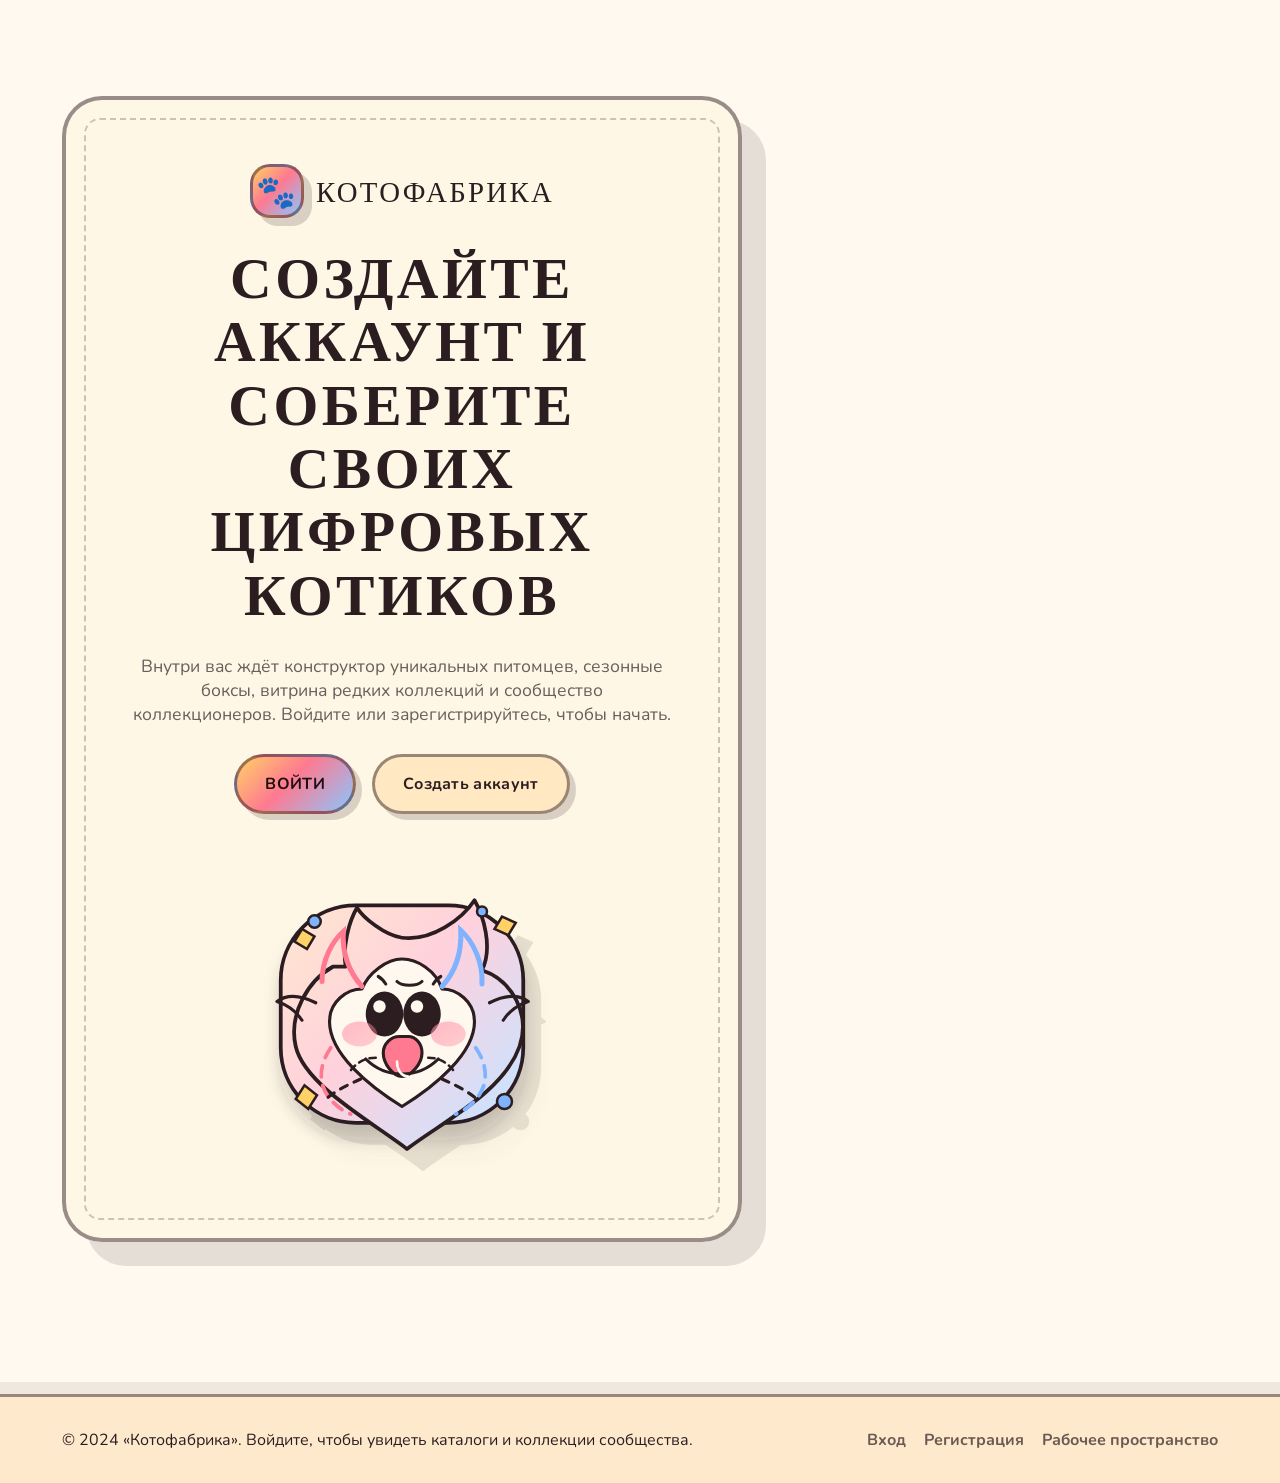
==== commit 38879172: "Create tabbed workspace dashboard" ====
--- a/index.html
+++ b/index.html
@@ -3,471 +3,42 @@
   <head>
     <meta charset="UTF-8" />
     <meta name="viewport" content="width=device-width, initial-scale=1.0" />
-    <title>Котофабрика — Собери своего цифрового котика</title>
+    <title>Котофабрика — Добро пожаловать</title>
     <link rel="stylesheet" href="styles/main.css" />
   </head>
-  <body>
-    <header class="site-header">
-      <div class="container header-inner">
-        <a class="brand" href="#top">
-          <span class="brand-icon">🐾</span>
-          Котофабрика
-        </a>
-        <div class="search-bar">
-          <svg width="18" height="18" viewBox="0 0 20 20" fill="none" xmlns="http://www.w3.org/2000/svg">
-            <path d="M9.333 15.667a6.333 6.333 0 1 0 0-12.667 6.333 6.333 0 0 0 0 12.667Zm5.334-1.334 4 4" stroke="currentColor" stroke-width="1.8" stroke-linecap="round" />
-          </svg>
-          <input type="search" placeholder="Поиск скинов и котов" aria-label="Поиск" />
-        </div>
-        <nav class="nav-actions">
-          <div class="catalog-toggle">
-            <button class="secondary-btn" type="button">Каталог</button>
-            <div class="catalog-menu">
-              <a href="#builder" data-scroll-to="#builder">Конструктор кота</a>
-              <a href="#skins" data-scroll-to="#skins">Редкие скины</a>
-              <a href="#orders" data-scroll-to="#orders">Заказы</a>
-              <a href="#favorites" data-scroll-to="#favorites">Избранное</a>
-              <a href="#community" data-scroll-to="#community">Витрина сообщества</a>
-              <a href="#profile" data-scroll-to="#profile">Профиль</a>
-            </div>
+  <body class="landing">
+    <main class="landing-main" id="top">
+      <div class="container">
+        <div class="landing-card">
+          <div class="landing-brand">
+            <span class="brand-icon">🐾</span>
+            <span class="brand-name">Котофабрика</span>
           </div>
-          <a class="ghost-btn" href="favorites.html" aria-label="Избранное">
-            <span aria-hidden="true">❤️</span>
-          </a>
-          <a class="ghost-btn" href="cart.html" aria-label="Корзина">
-            <span aria-hidden="true">🛒</span>
-          </a>
-          <a class="ghost-btn" href="profile.html" aria-label="Профиль">
-            <span aria-hidden="true">👤</span>
-          </a>
-        </nav>
-      </div>
-    </header>
-
-    <main id="top">
-      <section class="hero" id="hero">
-        <div class="container hero-grid">
-          <div class="hero-content">
-            <span class="tag">Новая эра цифровых питомцев</span>
-            <h1>
-              Соберите уникального котика из тысяч комбинаций и поделитесь им с миром
-            </h1>
-            <p class="hero-description">
-              Конструктор Котофабрики позволяет соединять базовые модели, редкие скины
-              и спецэффекты, создавая коллекционные образы. Улучшайте котиков, открывайте
-              боксы и пополняйте витрину любимцев.
-            </p>
-            <div class="hero-actions">
-              <a class="primary-btn" href="#builder" data-scroll-to="#builder">Собрать котика</a>
-              <a class="secondary-btn" href="login.html">Войти в аккаунт</a>
-            </div>
+          <h1>Создайте аккаунт и соберите своих цифровых котиков</h1>
+          <p class="landing-text">
+            Внутри вас ждёт конструктор уникальных питомцев, сезонные боксы, витрина редких
+            коллекций и сообщество коллекционеров. Войдите или зарегистрируйтесь, чтобы начать.
+          </p>
+          <div class="landing-actions">
+            <a class="primary-btn" href="login.html">Войти</a>
+            <a class="secondary-btn" href="register.html">Создать аккаунт</a>
           </div>
-          <div class="hero-illustration">
-            <div class="cat-card">
-              <span class="orb"></span>
-              <span class="orb"></span>
-              <img src="images/cat-hero.svg" alt="Неоновый котик" />
-            </div>
-          </div>
-        </div>
-      </section>
-
-      <section class="section" id="builder">
-        <div class="container">
-          <div class="split-layout">
-            <div>
-              <span class="tag">Конструктор</span>
-              <h2>Соберите котика по частям</h2>
-              <p class="text-muted">
-                Выбирайте мордочки, хвосты, окрас и анимации. Комбинируйте элементы, сохраняйте
-                любимые варианты и делитесь результатом с друзьями.
-              </p>
-              <div class="hero-actions" style="margin-top: 24px;">
-                <button class="primary-btn" type="button">Создать пресет</button>
-                <button class="secondary-btn" type="button">Случайная сборка</button>
-              </div>
-            </div>
-            <div class="panel">
-              <div class="tabs" role="tablist">
-                <button class="active" data-tab-target="full">Готовые коты</button>
-                <button data-tab-target="faces">Мордочки</button>
-                <button data-tab-target="tails">Хвосты</button>
-                <button data-tab-target="effects">Эффекты</button>
-              </div>
-              <div class="cards-grid" data-tab-panel="full">
-                <article class="catalog-card">
-                  <div class="preview">Неоновые волны</div>
-                  <h3>Neon Arc Cat</h3>
-                  <p>Легендарный образ с электрическими усами и переливами по всему телу.</p>
-                  <div class="meta">
-                    <span>1 800 ₽</span>
-                    <button type="button">В корзину</button>
-                  </div>
-                </article>
-                <article class="catalog-card">
-                  <div class="preview">Космос</div>
-                  <h3>Galaxy Whisper</h3>
-                  <p>Комбинация космического градиента и эффектов невесомости хвоста.</p>
-                  <div class="meta">
-                    <span>1 350 ₽</span>
-                    <button type="button">В корзину</button>
-                  </div>
-                </article>
-                <article class="catalog-card">
-                  <div class="preview">Пиксели</div>
-                  <h3>Retro Pixel</h3>
-                  <p>Пиксельный скин со спецэффектом глитча и 8-bit музыкальным сопровождением.</p>
-                  <div class="meta">
-                    <span>890 ₽</span>
-                    <button type="button">В корзину</button>
-                  </div>
-                </article>
-              </div>
-              <div class="cards-grid" data-tab-panel="faces">
-                <article class="catalog-card">
-                  <div class="preview">Мята</div>
-                  <h3>Mint Smile</h3>
-                  <p>Игривые глаза и мягкое свечение. Подходит для веселых образов.</p>
-                  <div class="meta">
-                    <span>320 ₽</span>
-                    <button type="button">Добавить</button>
-                  </div>
-                </article>
-                <article class="catalog-card">
-                  <div class="preview">Лиса</div>
-                  <h3>Foxy Eyes</h3>
-                  <p>Хищный взгляд с вытянутыми линиями и оранжевым свечением.</p>
-                  <div class="meta">
-                    <span>450 ₽</span>
-                    <button type="button">Добавить</button>
-                  </div>
-                </article>
-              </div>
-              <div class="cards-grid" data-tab-panel="tails">
-                <article class="catalog-card">
-                  <div class="preview">Лед</div>
-                  <h3>Crystal Tail</h3>
-                  <p>Сегментированный хвост с ледяными кристаллами и сверкающим шлейфом.</p>
-                  <div class="meta">
-                    <span>260 ₽</span>
-                    <button type="button">Добавить</button>
-                  </div>
-                </article>
-                <article class="catalog-card">
-                  <div class="preview">Снежок</div>
-                  <h3>Fluffy Snow</h3>
-                  <p>Пушистый хвост, реагирующий на эмоции кота. Идеален для милых образов.</p>
-                  <div class="meta">
-                    <span>290 ₽</span>
-                    <button type="button">Добавить</button>
-                  </div>
-                </article>
-              </div>
-              <div class="cards-grid" data-tab-panel="effects">
-                <article class="catalog-card">
-                  <div class="preview">Сияние</div>
-                  <h3>Aurora Aura</h3>
-                  <p>Нежные переливы северного сияния вокруг тела котика.</p>
-                  <div class="meta">
-                    <span>180 ₽</span>
-                    <button type="button">Добавить</button>
-                  </div>
-                </article>
-                <article class="catalog-card">
-                  <div class="preview">Искры</div>
-                  <h3>Stardust Sparks</h3>
-                  <p>Искристый след и анимированный пыльцевой шлейф при каждом движении.</p>
-                  <div class="meta">
-                    <span>210 ₽</span>
-                    <button type="button">Добавить</button>
-                  </div>
-                </article>
-              </div>
-            </div>
-          </div>
-        </div>
-      </section>
-
-      <section class="section" id="skins">
-        <div class="container">
-          <span class="tag">Редкие наборы</span>
-          <h2>Откройте легендарные боксы</h2>
-          <div class="cards-grid">
-            <article class="catalog-card">
-              <div class="preview">Легенда</div>
-              <h3>Mythic Aurora</h3>
-              <p>Сияющие полосы, меняющие цвет в зависимости от эмоций владельца.</p>
-              <div class="meta">
-                <span>4 500 ₽</span>
-                <button type="button">В корзину</button>
-              </div>
-            </article>
-            <article class="catalog-card">
-              <div class="preview">Галактика</div>
-              <h3>Orbit Pulse</h3>
-              <p>Орбитальные кольца и эффект невесомости. Доступен в сезонном боксе.</p>
-              <div class="meta">
-                <span>Бокс</span>
-                <button type="button">Открыть</button>
-              </div>
-            </article>
-            <article class="catalog-card">
-              <div class="preview">Фантом</div>
-              <h3>Phantom Veil</h3>
-              <p>Полупрозрачный скин с мягкими голографическими слоями.</p>
-              <div class="meta">
-                <span>2 900 ₽</span>
-                <button type="button">В корзину</button>
-              </div>
-            </article>
-            <article class="catalog-card">
-              <div class="preview">Фейерверк</div>
-              <h3>Fireworks Bloom</h3>
-              <p>Праздничная анимация и сияющие искры на кончиках усов.</p>
-              <div class="meta">
-                <span>Событие</span>
-                <button type="button">Узнать</button>
-              </div>
-            </article>
-          </div>
-        </div>
-      </section>
-
-      <section class="section" id="orders">
-        <div class="container">
-          <span class="tag">Процесс</span>
-          <h2>Оформление заказа</h2>
-          <div class="split-layout">
-            <div class="panel">
-              <h3>Последние позиции в корзине</h3>
-              <div class="checkout-list">
-                <div class="checkout-item">
-                  <div class="checkout-thumb"></div>
-                  <div>
-                    <h4>Neon Arc Cat</h4>
-                    <p class="text-muted">Легендарный набор · 1 шт.</p>
-                  </div>
-                  <button class="remove-btn" type="button" aria-label="Удалить">✕</button>
-                </div>
-                <div class="checkout-item">
-                  <div class="checkout-thumb"></div>
-                  <div>
-                    <h4>Crystal Tail</h4>
-                    <p class="text-muted">Хвост · 2 шт.</p>
-                  </div>
-                  <button class="remove-btn" type="button" aria-label="Удалить">✕</button>
-                </div>
-                <div class="checkout-item">
-                  <div class="checkout-thumb"></div>
-                  <div>
-                    <h4>Aurora Aura</h4>
-                    <p class="text-muted">Эффект · 1 шт.</p>
-                  </div>
-                  <button class="remove-btn" type="button" aria-label="Удалить">✕</button>
-                </div>
-              </div>
-              <div style="display:flex;justify-content:space-between;align-items:center;margin-top:24px;">
-                <span class="price-tag">Итого: 2 570 ₽</span>
-                <a class="primary-btn" href="checkout.html">Оформить</a>
-              </div>
-            </div>
-            <div class="panel">
-              <h3>Как это работает</h3>
-              <div class="multi-step">
-                <div class="stepper">
-                  <span class="step active">1. Выбор частей</span>
-                  <span class="step active">2. Настройки и эффекты</span>
-                  <span class="step">3. Оплата и доставка</span>
-                </div>
-                <p class="text-muted">
-                  После оплаты цифровой котик попадёт в вашу коллекцию и будет отправлен на почту
-                  в формате интерактивной карточки. Редкие комбинации получают дополнительную
-                  анимацию и бейджи коллекционера.
-                </p>
-              </div>
-            </div>
-          </div>
-        </div>
-      </section>
-
-      <section class="section" id="favorites">
-        <div class="container">
-          <span class="tag">Любимые котики</span>
-          <h2>Коллекция избранных</h2>
-          <div class="showcase-slider">
-            <article class="showcase-card">
-              <div class="preview"></div>
-              <div>
-                <h4>Sky Paws</h4>
-                <p class="text-muted">Светящийся хвост и облачные лапки.</p>
-              </div>
-            </article>
-            <article class="showcase-card">
-              <div class="preview"></div>
-              <div>
-                <h4>Shadow Blink</h4>
-                <p class="text-muted">Эпический невидимый корпус и сияющие глаза.</p>
-              </div>
-            </article>
-            <article class="showcase-card">
-              <div class="preview"></div>
-              <div>
-                <h4>Sakura Bloom</h4>
-                <p class="text-muted">Весенние лепестки и мягкая пастельная палитра.</p>
-              </div>
-            </article>
-            <article class="showcase-card">
-              <div class="preview"></div>
-              <div>
-                <h4>Cyber Tiger</h4>
-                <p class="text-muted">Неоновая броня и механический хвост.</p>
-              </div>
-            </article>
-            <article class="showcase-card">
-              <div class="preview"></div>
-              <div>
-                <h4>Crystal Purr</h4>
-                <p class="text-muted">Хрустальные усы и мягкое сияние.</p>
-              </div>
-            </article>
-          </div>
-        </div>
-      </section>
-
-      <section class="section" id="community">
-        <div class="container">
-          <span class="tag">Сообщество</span>
-          <h2>Витрина редких котиков пользователей</h2>
-          <div class="cards-grid">
-            <article class="catalog-card">
-              <div class="preview">x34</div>
-              <h3>Профиль @meowster</h3>
-              <p>Коллекция легендарных котиков с эксклюзивных событий и стримов.</p>
-              <div class="meta">
-                <span>34 кота</span>
-                <button type="button">Смотреть</button>
-              </div>
-            </article>
-            <article class="catalog-card">
-              <div class="preview">x12</div>
-              <h3>Профиль @aurora</h3>
-              <p>Редкие скины северного сияния и мягкие эффекты свечения.</p>
-              <div class="meta">
-                <span>12 котов</span>
-                <button type="button">Смотреть</button>
-              </div>
-            </article>
-            <article class="catalog-card">
-              <div class="preview">x21</div>
-              <h3>Профиль @pixelpaws</h3>
-              <p>Пиксельные котики со звуковым сопровождением и 8-bit анимацией.</p>
-              <div class="meta">
-                <span>21 кот</span>
-                <button type="button">Смотреть</button>
-              </div>
-            </article>
-          </div>
-        </div>
-      </section>
-
-      <section class="section" id="profile">
-        <div class="container">
-          <span class="tag">Профиль</span>
-          <h2>Управление аккаунтом</h2>
-          <div class="split-layout">
-            <div class="panel">
-              <div class="profile-header">
-                <div class="avatar-frame">AVA</div>
-                <div class="profile-info">
-                  <h3>Александра Кэт</h3>
-                  <p class="text-muted">meow@factorycats.io</p>
-                  <p class="text-muted">+7 (900) 123-45-67</p>
-                  <div class="profile-actions">
-                    <a class="secondary-btn" href="profile-edit.html">Редактировать</a>
-                    <a class="secondary-btn" href="orders.html">История заказов</a>
-                  </div>
-                </div>
-              </div>
-              <div style="margin-top: 32px;">
-                <span class="badge">Коллекционер</span>
-                <p class="text-muted" style="margin-top: 12px;">
-                  Вы открыли 5 легендарных боксов и поделились 12 котиками с сообществом.
-                </p>
-              </div>
-            </div>
-            <div class="panel">
-              <h3>Последние заказы</h3>
-              <div class="checkout-list">
-                <div class="checkout-item">
-                  <div class="checkout-thumb"></div>
-                  <div>
-                    <h4>Galaxy Whisper</h4>
-                    <p class="text-muted">Отправлен 02.10 · статус: доставлено</p>
-                  </div>
-                </div>
-                <div class="checkout-item">
-                  <div class="checkout-thumb"></div>
-                  <div>
-                    <h4>Fireworks Bloom</h4>
-                    <p class="text-muted">Отправлен 25.09 · статус: обработка</p>
-                  </div>
-                </div>
-                <div class="checkout-item">
-                  <div class="checkout-thumb"></div>
-                  <div>
-                    <h4>Mint Smile</h4>
-                    <p class="text-muted">Отправлен 19.09 · статус: доставлено</p>
-                  </div>
-                </div>
-              </div>
-            </div>
-          </div>
-        </div>
-      </section>
-    </main>
-
-    <footer>
-      <div class="container footer-grid">
-        <div>
-          <div class="brand">
-            <span class="brand-icon">🐾</span>
-            Котофабрика
-          </div>
-          <p class="text-muted" style="margin-top: 16px;">
-            Создавайте, кастомизируйте и делитесь цифровыми котиками. Присоединяйтесь к комьюнити
-            коллекционеров, участвуйте в сезонных событиях и собирайте уникальные наборы.
-          </p>
-        </div>
-        <div>
-          <h4>Навигация</h4>
-          <div class="footer-links" style="margin-top: 16px;">
-            <a href="#builder" data-scroll-to="#builder">Конструктор</a>
-            <a href="#skins" data-scroll-to="#skins">Редкие скины</a>
-            <a href="#orders" data-scroll-to="#orders">Заказы</a>
-            <a href="#community" data-scroll-to="#community">Сообщество</a>
-            <a href="#profile" data-scroll-to="#profile">Профиль</a>
-          </div>
-        </div>
-        <div>
-          <h4>Поддержка</h4>
-          <div class="footer-links" style="margin-top: 16px;">
-            <a href="mailto:support@factorycats.io">support@factorycats.io</a>
-            <a href="#">Цифровая лицензия</a>
-            <a href="#">Политика приватности</a>
-            <a href="#">Условия использования</a>
-          </div>
-        </div>
-        <div>
-          <h4>Мы в соцсетях</h4>
-          <div class="footer-socials" style="margin-top: 16px;">
-            <a href="#" aria-label="Discord">💬</a>
-            <a href="#" aria-label="Telegram">📣</a>
-            <a href="#" aria-label="VK">🐱</a>
+          <div class="landing-illustration">
+            <img src="images/cat-hero.svg" alt="Рисованный котик" />
           </div>
         </div>
       </div>
+    </main>
+
+    <footer class="landing-footer">
+      <div class="container">
+        <p>© 2024 «Котофабрика». Войдите, чтобы увидеть каталоги и коллекции сообщества.</p>
+        <nav aria-label="Навигация по информационным страницам">
+          <a href="login.html">Вход</a>
+          <a href="register.html">Регистрация</a>
+          <a href="dashboard.html">Рабочее пространство</a>
+        </nav>
+      </div>
     </footer>
-
-    <script src="scripts/main.js"></script>
   </body>
 </html>
--- a/styles/main.css
+++ b/styles/main.css
@@ -543,6 +543,14 @@
   box-shadow: 8px 8px 0 rgba(44, 29, 33, 0.12);
 }
 
+.showcase-card img {
+  width: 100%;
+  border-radius: var(--radius-sm);
+  border: 3px solid rgba(44, 29, 33, 0.28);
+  background: rgba(255, 255, 255, 0.95);
+  box-shadow: 10px 10px 0 rgba(44, 29, 33, 0.12);
+}
+
 .showcase-card .preview {
   height: 120px;
   border-radius: var(--radius-sm);
@@ -818,6 +826,230 @@
   border-top: 3px dashed rgba(44, 29, 33, 0.18);
 }
 
+body.landing {
+  min-height: 100vh;
+  display: flex;
+  flex-direction: column;
+  background: var(--bg);
+  background-image: radial-gradient(circle at 14% 12%, rgba(255, 209, 102, 0.24) 0, rgba(255, 209, 102, 0) 60%),
+    radial-gradient(circle at 84% 18%, rgba(138, 198, 255, 0.2) 0, rgba(138, 198, 255, 0) 58%),
+    repeating-linear-gradient(-12deg, rgba(44, 29, 33, 0.08) 0 1px, transparent 1px 42px),
+    var(--bg);
+}
+
+.landing-main {
+  flex: 1;
+  display: grid;
+  place-items: center;
+  padding: 96px 0 72px;
+}
+
+.landing-card {
+  position: relative;
+  width: min(680px, 92vw);
+  border-radius: var(--radius-lg);
+  border: 4px solid var(--border-strong);
+  background: var(--panel-strong);
+  box-shadow: 24px 24px 0 rgba(44, 29, 33, 0.12);
+  padding: clamp(32px, 6vw, 64px);
+  display: grid;
+  gap: 28px;
+  text-align: center;
+}
+
+.landing-card::after {
+  content: "";
+  position: absolute;
+  inset: 18px;
+  border: 2px dashed rgba(44, 29, 33, 0.24);
+  border-radius: calc(var(--radius-lg) - 24px);
+  pointer-events: none;
+}
+
+.landing-brand {
+  display: inline-flex;
+  align-items: center;
+  justify-content: center;
+  gap: 12px;
+  font-family: var(--font-heading);
+  font-size: clamp(1.4rem, 3vw, 1.8rem);
+  letter-spacing: 0.08em;
+}
+
+.landing-brand .brand-icon {
+  font-size: 2rem;
+}
+
+.landing-brand .brand-name {
+  text-transform: uppercase;
+}
+
+.landing-card h1 {
+  font-family: var(--font-heading);
+  font-size: clamp(2.4rem, 6vw, 3.6rem);
+  line-height: 1.1;
+  letter-spacing: 0.06em;
+  text-transform: uppercase;
+}
+
+.landing-text {
+  color: var(--text-muted);
+  font-size: 1.1rem;
+}
+
+.landing-actions {
+  display: flex;
+  justify-content: center;
+  gap: 16px;
+  flex-wrap: wrap;
+}
+
+.landing-illustration {
+  display: flex;
+  justify-content: center;
+  padding-top: 12px;
+}
+
+.landing-illustration img {
+  max-width: clamp(220px, 60%, 320px);
+  filter: drop-shadow(16px 20px 0 rgba(44, 29, 33, 0.12));
+}
+
+.landing-footer {
+  padding: 32px 0;
+  background: rgba(255, 229, 196, 0.8);
+  border-top: 3px solid var(--border-strong);
+  box-shadow: 0 -12px 0 rgba(44, 29, 33, 0.08);
+}
+
+.landing-footer .container {
+  display: flex;
+  justify-content: space-between;
+  align-items: center;
+  flex-wrap: wrap;
+  gap: 16px;
+}
+
+.landing-footer nav {
+  display: flex;
+  gap: 18px;
+  flex-wrap: wrap;
+}
+
+.landing-footer nav a {
+  font-weight: 700;
+  color: var(--text-muted);
+}
+
+.landing-footer nav a:hover {
+  color: var(--accent-strong);
+}
+
+.workspace-intro {
+  display: grid;
+  gap: 12px;
+  margin-bottom: 36px;
+  max-width: 760px;
+}
+
+.workspace-panel {
+  padding: clamp(28px, 4vw, 40px);
+  background: var(--panel-strong);
+}
+
+.workspace-tabs {
+  position: relative;
+  padding-bottom: 12px;
+  overflow-x: auto;
+  scrollbar-width: thin;
+}
+
+.workspace-tabs::after {
+  content: "";
+  position: absolute;
+  left: 0;
+  bottom: 0;
+  width: 100%;
+  height: 4px;
+  background: repeating-linear-gradient(90deg, rgba(44, 29, 33, 0.2) 0 12px, transparent 12px 24px);
+  opacity: 0.4;
+}
+
+.workspace-tabs button {
+  white-space: nowrap;
+}
+
+.tab-panels {
+  margin-top: 32px;
+  display: grid;
+  gap: 36px;
+}
+
+.tab-panel {
+  animation: popIn 0.35s ease;
+}
+
+.panel.soft-panel {
+  background: rgba(255, 247, 229, 0.92);
+}
+
+.stacked-list {
+  list-style: none;
+  display: grid;
+  gap: 18px;
+}
+
+.stacked-list li {
+  display: flex;
+  justify-content: space-between;
+  gap: 18px;
+  align-items: flex-start;
+}
+
+.stacked-list li div {
+  display: grid;
+  gap: 6px;
+}
+
+.order-summary {
+  margin-top: 24px;
+  display: grid;
+  gap: 12px;
+}
+
+.order-summary > div {
+  display: flex;
+  justify-content: space-between;
+  align-items: center;
+}
+
+.checkout-form {
+  display: grid;
+  gap: 18px;
+}
+
+.checkout-form button {
+  justify-self: flex-start;
+}
+
+@media (max-width: 720px) {
+  .landing-card {
+    width: min(94vw, 520px);
+  }
+
+  .landing-footer .container {
+    justify-content: center;
+  }
+
+  .workspace-tabs {
+    justify-content: flex-start;
+  }
+
+  .tab-panel {
+    animation-duration: 0.25s;
+  }
+}
+
 @keyframes popIn {
   from {
     opacity: 0;
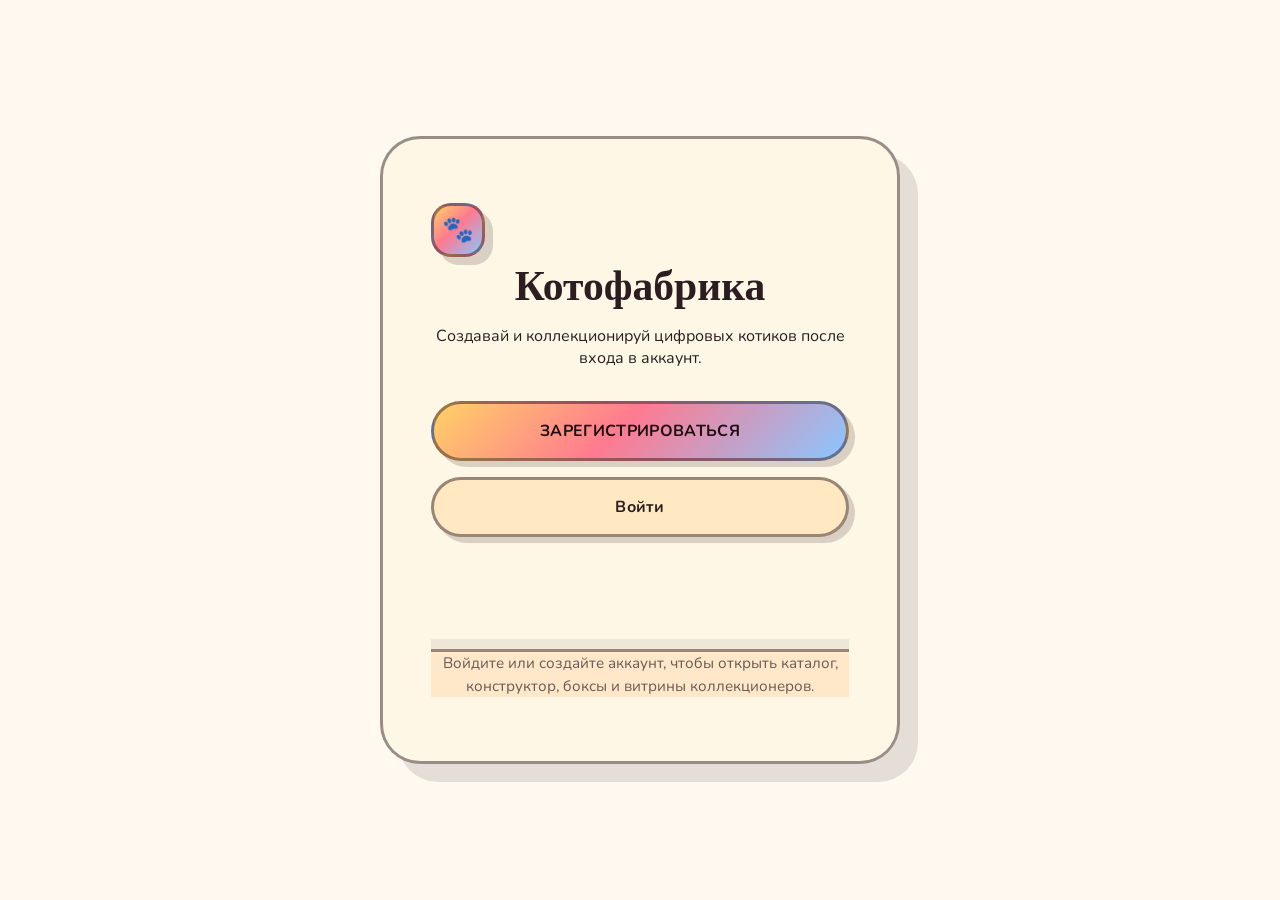
==== commit 2f035ec4: "Refine layout with dedicated sections and cat builder" ====
--- a/index.html
+++ b/index.html
@@ -3,42 +3,26 @@
   <head>
     <meta charset="UTF-8" />
     <meta name="viewport" content="width=device-width, initial-scale=1.0" />
-    <title>Котофабрика — Добро пожаловать</title>
+    <title>Котофабрика — вход для коллекционеров</title>
     <link rel="stylesheet" href="styles/main.css" />
   </head>
   <body class="landing">
-    <main class="landing-main" id="top">
-      <div class="container">
-        <div class="landing-card">
-          <div class="landing-brand">
-            <span class="brand-icon">🐾</span>
-            <span class="brand-name">Котофабрика</span>
-          </div>
-          <h1>Создайте аккаунт и соберите своих цифровых котиков</h1>
-          <p class="landing-text">
-            Внутри вас ждёт конструктор уникальных питомцев, сезонные боксы, витрина редких
-            коллекций и сообщество коллекционеров. Войдите или зарегистрируйтесь, чтобы начать.
-          </p>
-          <div class="landing-actions">
-            <a class="primary-btn" href="login.html">Войти</a>
-            <a class="secondary-btn" href="register.html">Создать аккаунт</a>
-          </div>
-          <div class="landing-illustration">
-            <img src="images/cat-hero.svg" alt="Рисованный котик" />
-          </div>
-        </div>
+    <main class="landing__inner">
+      <div class="landing__brand">
+        <span class="brand-icon">🐾</span>
+        <h1>Котофабрика</h1>
+        <p>Создавай и коллекционируй цифровых котиков после входа в аккаунт.</p>
       </div>
+      <div class="landing__actions">
+        <a class="primary-btn" href="register.html">Зарегистрироваться</a>
+        <a class="secondary-btn" href="login.html">Войти</a>
+      </div>
+      <footer class="landing__footer text-muted">
+        <p>
+          Войдите или создайте аккаунт, чтобы открыть каталог, конструктор, боксы и витрины
+          коллекционеров.
+        </p>
+      </footer>
     </main>
-
-    <footer class="landing-footer">
-      <div class="container">
-        <p>© 2024 «Котофабрика». Войдите, чтобы увидеть каталоги и коллекции сообщества.</p>
-        <nav aria-label="Навигация по информационным страницам">
-          <a href="login.html">Вход</a>
-          <a href="register.html">Регистрация</a>
-          <a href="dashboard.html">Рабочее пространство</a>
-        </nav>
-      </div>
-    </footer>
   </body>
 </html>
--- a/styles/main.css
+++ b/styles/main.css
@@ -83,6 +83,751 @@
   mix-blend-mode: multiply;
 }
 
+.landing {
+  display: grid;
+  place-items: center;
+  min-height: 100vh;
+}
+
+.landing__inner {
+  display: grid;
+  gap: 32px;
+  text-align: center;
+  max-width: 520px;
+  padding: 64px 48px;
+  background: var(--panel-strong);
+  border-radius: var(--radius-lg);
+  border: 3px solid var(--border-strong);
+  box-shadow: var(--shadow-xl);
+}
+
+.landing__brand h1 {
+  font-family: var(--font-heading);
+  font-size: 2.6rem;
+  margin-bottom: 12px;
+}
+
+.landing__actions {
+  display: flex;
+  flex-direction: column;
+  gap: 16px;
+}
+
+.landing__footer {
+  font-size: 0.95rem;
+  line-height: 1.5;
+}
+
+.auth {
+  min-height: 100vh;
+  display: grid;
+  grid-template-rows: auto 1fr;
+}
+
+.auth__header {
+  padding: 32px;
+}
+
+.auth__header .brand {
+  display: inline-flex;
+}
+
+.auth__content {
+  width: min(1100px, 92vw);
+  margin: 0 auto 48px;
+  display: grid;
+  grid-template-columns: minmax(0, 520px) minmax(0, 1fr);
+  gap: 32px;
+  align-items: stretch;
+}
+
+.auth-card,
+.auth-highlight {
+  background: var(--panel);
+  border-radius: var(--radius-md);
+  border: 3px solid var(--border-strong);
+  padding: 48px;
+  box-shadow: var(--shadow-md);
+}
+
+.auth-card h1 {
+  font-size: 2.2rem;
+  margin-bottom: 16px;
+}
+
+.auth-form {
+  display: grid;
+  gap: 18px;
+  margin-top: 24px;
+}
+
+.auth-form .form-group {
+  display: grid;
+  gap: 8px;
+}
+
+.auth__switch {
+  margin-top: 24px;
+}
+
+.auth-highlight {
+  display: grid;
+  align-content: start;
+  gap: 18px;
+  text-align: left;
+}
+
+.auth-highlight img {
+  max-width: 320px;
+  width: 100%;
+  justify-self: center;
+}
+
+.app-header {
+  position: sticky;
+  top: 0;
+  z-index: 60;
+  background: rgba(255, 247, 229, 0.92);
+  backdrop-filter: blur(10px);
+  border-bottom: 3px solid var(--border-strong);
+  box-shadow: 0 12px 0 rgba(44, 29, 33, 0.08);
+}
+
+.app-header__inner {
+  height: var(--header-height);
+  display: grid;
+  align-items: center;
+  grid-template-columns: max-content 1fr max-content;
+  gap: 32px;
+}
+
+.app-header__nav {
+  display: flex;
+  align-items: center;
+  gap: 18px;
+}
+
+.app-header__link {
+  font-weight: 700;
+  padding: 10px 20px;
+  border-radius: 999px;
+  border: 2px dashed transparent;
+  transition: color 0.2s ease, transform 0.2s var(--transition-snap);
+  font-family: var(--font-hand);
+}
+
+.app-header__link:hover,
+.app-header__link:focus {
+  transform: translateY(-2px);
+  color: var(--accent-strong);
+}
+
+.app-header__link--active {
+  border-color: var(--accent-strong);
+  background: rgba(255, 181, 197, 0.35);
+}
+
+.app-header__actions {
+  display: flex;
+  align-items: center;
+  gap: 16px;
+}
+
+.secondary-btn--active,
+.ghost-btn--active {
+  box-shadow: 10px 10px 0 rgba(44, 29, 33, 0.24);
+  transform: translate(-2px, -2px);
+}
+
+.catalog-hero {
+  padding: 64px 0;
+}
+
+.catalog-hero__inner {
+  display: grid;
+  grid-template-columns: minmax(0, 520px) minmax(0, 360px);
+  gap: 40px;
+  align-items: center;
+}
+
+.catalog-hero__inner img {
+  width: 100%;
+  max-width: 360px;
+  justify-self: center;
+}
+
+.catalog-hero__actions {
+  display: flex;
+  flex-wrap: wrap;
+  gap: 16px;
+  margin-top: 24px;
+}
+
+.catalog-layout {
+  display: grid;
+  grid-template-columns: 280px 1fr;
+  gap: 32px;
+}
+
+.catalog-sidebar {
+  background: var(--panel);
+  border-radius: var(--radius-md);
+  border: 3px solid var(--border-strong);
+  padding: 24px;
+  display: grid;
+  gap: 24px;
+  height: fit-content;
+}
+
+.catalog-sidebar h2 {
+  font-size: 1.5rem;
+}
+
+.catalog-filter {
+  display: grid;
+  gap: 10px;
+}
+
+.catalog-filter label {
+  display: flex;
+  align-items: center;
+  gap: 10px;
+  font-size: 0.95rem;
+}
+
+.catalog-tags {
+  display: flex;
+  flex-wrap: wrap;
+  gap: 8px;
+}
+
+.catalog-tags a {
+  font-size: 0.9rem;
+  padding: 8px 14px;
+  border-radius: 999px;
+  background: var(--bg-soft);
+  border: 2px dashed var(--border);
+}
+
+.catalog-grid {
+  display: grid;
+  grid-template-columns: repeat(auto-fill, minmax(260px, 1fr));
+  gap: 24px;
+}
+
+.product-card {
+  background: var(--panel);
+  border-radius: var(--radius-md);
+  border: 3px solid var(--border-strong);
+  display: grid;
+  gap: 18px;
+  padding: 24px;
+  box-shadow: var(--shadow-md);
+}
+
+.product-card img {
+  width: 100%;
+  border-radius: var(--radius-sm);
+  border: 3px solid var(--border);
+  background: var(--bg-soft);
+}
+
+.product-card__info {
+  display: grid;
+  gap: 12px;
+}
+
+.product-card__meta {
+  display: flex;
+  justify-content: space-between;
+  align-items: center;
+}
+
+.boxes-grid {
+  display: grid;
+  gap: 28px;
+}
+
+.box-card {
+  display: grid;
+  grid-template-columns: 200px 1fr;
+  gap: 24px;
+  background: var(--panel);
+  border-radius: var(--radius-md);
+  border: 3px solid var(--border-strong);
+  padding: 24px;
+  align-items: center;
+  box-shadow: var(--shadow-md);
+}
+
+.box-card img {
+  width: 100%;
+  border-radius: var(--radius-sm);
+  border: 3px solid var(--border);
+}
+
+.box-card__content {
+  display: grid;
+  gap: 14px;
+}
+
+.box-card__meta {
+  display: flex;
+  justify-content: space-between;
+  align-items: center;
+}
+
+.section-header {
+  display: grid;
+  gap: 12px;
+  margin-bottom: 32px;
+  max-width: 620px;
+}
+
+.showcase-grid {
+  display: grid;
+  grid-template-columns: repeat(auto-fill, minmax(260px, 1fr));
+  gap: 24px;
+}
+
+.showcase-profile {
+  background: var(--panel);
+  border-radius: var(--radius-md);
+  border: 3px solid var(--border-strong);
+  padding: 24px;
+  display: grid;
+  gap: 18px;
+}
+
+.showcase-profile header {
+  display: flex;
+  justify-content: space-between;
+  align-items: center;
+}
+
+.showcase-profile__gallery {
+  display: grid;
+  grid-template-columns: repeat(3, minmax(0, 1fr));
+  gap: 12px;
+}
+
+.showcase-profile__gallery img {
+  width: 100%;
+  border-radius: 16px;
+  border: 2px solid var(--border);
+}
+
+.profile-layout {
+  display: grid;
+  grid-template-columns: 280px 1fr;
+  gap: 32px;
+}
+
+.profile-summary {
+  background: var(--panel);
+  border-radius: var(--radius-md);
+  border: 3px solid var(--border-strong);
+  padding: 32px;
+  display: grid;
+  gap: 18px;
+  height: fit-content;
+}
+
+.profile-tags {
+  display: flex;
+  flex-wrap: wrap;
+  gap: 10px;
+}
+
+.badge--pink {
+  background: rgba(255, 181, 197, 0.2);
+  color: #ff4f92;
+}
+
+.badge--blue {
+  background: rgba(127, 179, 255, 0.25);
+  color: #4f8cff;
+}
+
+.profile-bio {
+  line-height: 1.5;
+}
+
+.profile-content {
+  display: grid;
+  gap: 24px;
+}
+
+.profile-card {
+  background: var(--panel);
+  border-radius: var(--radius-md);
+  border: 3px solid var(--border-strong);
+  padding: 32px;
+  display: grid;
+  gap: 20px;
+  box-shadow: var(--shadow-md);
+}
+
+.profile-card header {
+  display: grid;
+  gap: 6px;
+}
+
+.profile-form {
+  display: grid;
+  gap: 20px;
+}
+
+.profile-form .form-row {
+  display: grid;
+  grid-template-columns: repeat(2, minmax(0, 1fr));
+  gap: 18px;
+}
+
+.profile-form label {
+  display: grid;
+  gap: 8px;
+}
+
+.profile-form__actions {
+  display: flex;
+  justify-content: flex-end;
+  gap: 16px;
+}
+
+.payment-list {
+  list-style: none;
+  display: grid;
+  gap: 14px;
+}
+
+.payment-list li {
+  display: grid;
+  grid-template-columns: 1fr max-content max-content;
+  gap: 12px;
+  align-items: center;
+  padding: 14px 18px;
+  border-radius: var(--radius-sm);
+  border: 2px dashed var(--border);
+}
+
+.payment-list__status {
+  font-size: 0.9rem;
+  color: var(--accent-strong);
+}
+
+.showcase-editor {
+  display: grid;
+  gap: 16px;
+}
+
+.showcase-item {
+  display: grid;
+  grid-template-columns: 80px 1fr max-content;
+  gap: 16px;
+  align-items: center;
+  padding: 14px 18px;
+  border-radius: var(--radius-sm);
+  border: 2px dashed var(--border);
+}
+
+.showcase-item img {
+  width: 100%;
+  border-radius: 12px;
+  border: 2px solid var(--border);
+}
+
+.showcase-item.active {
+  background: rgba(255, 217, 173, 0.25);
+}
+
+.favorites-gallery {
+  display: grid;
+  gap: 18px;
+}
+
+.favorites-card {
+  display: grid;
+  grid-template-columns: 120px 1fr max-content;
+  gap: 16px;
+  align-items: center;
+  background: var(--panel);
+  border-radius: var(--radius-md);
+  border: 3px solid var(--border-strong);
+  padding: 18px 24px;
+  box-shadow: var(--shadow-sm);
+}
+
+.favorites-card img {
+  width: 100%;
+  border-radius: 16px;
+  border: 2px solid var(--border);
+}
+
+.product-preview {
+  border-radius: var(--radius-md);
+  border: 3px solid var(--border-strong);
+  background: var(--panel);
+  padding: 32px;
+  display: grid;
+  place-items: center;
+  box-shadow: var(--shadow-md);
+}
+
+.product-preview img {
+  width: min(320px, 100%);
+}
+
+.product-thumbs {
+  margin-top: 18px;
+  display: flex;
+  gap: 12px;
+}
+
+.product-thumbs img {
+  width: 80px;
+  border-radius: 12px;
+  border: 2px solid var(--border);
+}
+
+.product-title {
+  font-size: 2.6rem;
+}
+
+.product-description {
+  margin-top: 16px;
+  line-height: 1.6;
+}
+
+.product-meta {
+  display: flex;
+  align-items: center;
+  gap: 16px;
+  margin-top: 24px;
+}
+
+.product-actions {
+  margin-top: 24px;
+  gap: 16px;
+}
+
+.product-details ul {
+  margin-top: 12px;
+  display: grid;
+  gap: 8px;
+  padding-left: 20px;
+}
+
+.orders-list {
+  display: grid;
+  gap: 24px;
+}
+
+.order-card {
+  background: var(--panel);
+  border-radius: var(--radius-md);
+  border: 3px solid var(--border-strong);
+  padding: 24px;
+  display: grid;
+  gap: 18px;
+  box-shadow: var(--shadow-md);
+}
+
+.order-card header {
+  display: flex;
+  justify-content: space-between;
+  align-items: center;
+}
+
+.order-card__body {
+  display: grid;
+  grid-template-columns: 100px 1fr max-content;
+  gap: 18px;
+  align-items: center;
+}
+
+.order-card__body img {
+  width: 100%;
+  border-radius: 16px;
+  border: 2px solid var(--border);
+}
+
+.order-card__id {
+  font-weight: 700;
+  font-size: 1.05rem;
+}
+
+.order-card__status {
+  font-weight: 700;
+  padding: 6px 14px;
+  border-radius: 999px;
+  border: 2px dashed var(--border);
+}
+
+.order-card__status--done {
+  color: var(--success);
+  background: rgba(116, 193, 116, 0.15);
+}
+
+.order-card__status--progress {
+  color: var(--warning);
+  background: rgba(245, 181, 70, 0.18);
+}
+
+.order-card__status--shipped {
+  color: var(--accent-blue);
+  background: rgba(138, 198, 255, 0.22);
+}
+
+.order-card__price {
+  font-size: 1.2rem;
+  font-weight: 800;
+}
+
+.checkout-summary {
+  margin-top: 24px;
+  display: grid;
+  gap: 12px;
+}
+
+.checkout-summary div {
+  display: flex;
+  justify-content: space-between;
+}
+
+.checkout-summary__total {
+  font-weight: 800;
+}
+
+.builder-layout {
+  display: grid;
+  grid-template-columns: minmax(0, 1fr) minmax(0, 360px);
+  gap: 40px;
+}
+
+.builder-preview {
+  display: grid;
+  gap: 18px;
+}
+
+.builder-stage {
+  position: relative;
+  width: min(420px, 100%);
+  aspect-ratio: 1 / 1;
+  margin-top: 12px;
+  background: rgba(255, 247, 229, 0.8);
+  border-radius: var(--radius-lg);
+  border: 3px solid var(--border-strong);
+  box-shadow: var(--shadow-md);
+  display: grid;
+  place-items: center;
+}
+
+.builder-stage img {
+  position: absolute;
+  width: 90%;
+}
+
+.builder-controls {
+  display: grid;
+  gap: 24px;
+}
+
+.builder-group {
+  display: grid;
+  gap: 10px;
+  background: var(--panel);
+  border-radius: var(--radius-md);
+  border: 3px solid var(--border-strong);
+  padding: 20px;
+  box-shadow: var(--shadow-sm);
+}
+
+.builder-group legend {
+  font-weight: 800;
+  margin-bottom: 10px;
+  font-family: var(--font-hand);
+  font-size: 1.2rem;
+}
+
+.builder-group label {
+  display: flex;
+  align-items: center;
+  gap: 10px;
+  font-size: 0.95rem;
+}
+
+.builder-summary {
+  background: var(--panel);
+  border-radius: var(--radius-md);
+  border: 3px solid var(--border-strong);
+  padding: 24px;
+  display: grid;
+  gap: 12px;
+  box-shadow: var(--shadow-sm);
+}
+
+.small-message {
+  background: var(--panel);
+  border-radius: var(--radius-md);
+  border: 3px solid var(--border-strong);
+  padding: 48px;
+  box-shadow: var(--shadow-md);
+  display: grid;
+  gap: 12px;
+  text-align: center;
+}
+
+@media (max-width: 1024px) {
+  .catalog-layout,
+  .profile-layout,
+  .builder-layout,
+  .box-card {
+    grid-template-columns: 1fr;
+  }
+
+  .app-header__inner {
+    grid-template-columns: 1fr;
+    gap: 18px;
+    padding: 18px 0 24px;
+  }
+
+  .app-header__actions {
+    justify-content: flex-start;
+    flex-wrap: wrap;
+  }
+
+  .catalog-hero__inner {
+    grid-template-columns: 1fr;
+  }
+
+  .auth__content {
+    grid-template-columns: 1fr;
+  }
+}
+
+@media (max-width: 720px) {
+  .favorites-card,
+  .order-card__body,
+  .showcase-item {
+    grid-template-columns: 1fr;
+    text-align: center;
+  }
+
+  .builder-stage {
+    width: 100%;
+  }
+
+  .builder-stage img {
+    width: 80%;
+  }
+
+  .catalog-sidebar {
+    position: sticky;
+    top: 120px;
+  }
+}
+
 a {
   text-decoration: none;
   color: var(--text);
@@ -543,14 +1288,6 @@
   box-shadow: 8px 8px 0 rgba(44, 29, 33, 0.12);
 }
 
-.showcase-card img {
-  width: 100%;
-  border-radius: var(--radius-sm);
-  border: 3px solid rgba(44, 29, 33, 0.28);
-  background: rgba(255, 255, 255, 0.95);
-  box-shadow: 10px 10px 0 rgba(44, 29, 33, 0.12);
-}
-
 .showcase-card .preview {
   height: 120px;
   border-radius: var(--radius-sm);
@@ -826,230 +1563,6 @@
   border-top: 3px dashed rgba(44, 29, 33, 0.18);
 }
 
-body.landing {
-  min-height: 100vh;
-  display: flex;
-  flex-direction: column;
-  background: var(--bg);
-  background-image: radial-gradient(circle at 14% 12%, rgba(255, 209, 102, 0.24) 0, rgba(255, 209, 102, 0) 60%),
-    radial-gradient(circle at 84% 18%, rgba(138, 198, 255, 0.2) 0, rgba(138, 198, 255, 0) 58%),
-    repeating-linear-gradient(-12deg, rgba(44, 29, 33, 0.08) 0 1px, transparent 1px 42px),
-    var(--bg);
-}
-
-.landing-main {
-  flex: 1;
-  display: grid;
-  place-items: center;
-  padding: 96px 0 72px;
-}
-
-.landing-card {
-  position: relative;
-  width: min(680px, 92vw);
-  border-radius: var(--radius-lg);
-  border: 4px solid var(--border-strong);
-  background: var(--panel-strong);
-  box-shadow: 24px 24px 0 rgba(44, 29, 33, 0.12);
-  padding: clamp(32px, 6vw, 64px);
-  display: grid;
-  gap: 28px;
-  text-align: center;
-}
-
-.landing-card::after {
-  content: "";
-  position: absolute;
-  inset: 18px;
-  border: 2px dashed rgba(44, 29, 33, 0.24);
-  border-radius: calc(var(--radius-lg) - 24px);
-  pointer-events: none;
-}
-
-.landing-brand {
-  display: inline-flex;
-  align-items: center;
-  justify-content: center;
-  gap: 12px;
-  font-family: var(--font-heading);
-  font-size: clamp(1.4rem, 3vw, 1.8rem);
-  letter-spacing: 0.08em;
-}
-
-.landing-brand .brand-icon {
-  font-size: 2rem;
-}
-
-.landing-brand .brand-name {
-  text-transform: uppercase;
-}
-
-.landing-card h1 {
-  font-family: var(--font-heading);
-  font-size: clamp(2.4rem, 6vw, 3.6rem);
-  line-height: 1.1;
-  letter-spacing: 0.06em;
-  text-transform: uppercase;
-}
-
-.landing-text {
-  color: var(--text-muted);
-  font-size: 1.1rem;
-}
-
-.landing-actions {
-  display: flex;
-  justify-content: center;
-  gap: 16px;
-  flex-wrap: wrap;
-}
-
-.landing-illustration {
-  display: flex;
-  justify-content: center;
-  padding-top: 12px;
-}
-
-.landing-illustration img {
-  max-width: clamp(220px, 60%, 320px);
-  filter: drop-shadow(16px 20px 0 rgba(44, 29, 33, 0.12));
-}
-
-.landing-footer {
-  padding: 32px 0;
-  background: rgba(255, 229, 196, 0.8);
-  border-top: 3px solid var(--border-strong);
-  box-shadow: 0 -12px 0 rgba(44, 29, 33, 0.08);
-}
-
-.landing-footer .container {
-  display: flex;
-  justify-content: space-between;
-  align-items: center;
-  flex-wrap: wrap;
-  gap: 16px;
-}
-
-.landing-footer nav {
-  display: flex;
-  gap: 18px;
-  flex-wrap: wrap;
-}
-
-.landing-footer nav a {
-  font-weight: 700;
-  color: var(--text-muted);
-}
-
-.landing-footer nav a:hover {
-  color: var(--accent-strong);
-}
-
-.workspace-intro {
-  display: grid;
-  gap: 12px;
-  margin-bottom: 36px;
-  max-width: 760px;
-}
-
-.workspace-panel {
-  padding: clamp(28px, 4vw, 40px);
-  background: var(--panel-strong);
-}
-
-.workspace-tabs {
-  position: relative;
-  padding-bottom: 12px;
-  overflow-x: auto;
-  scrollbar-width: thin;
-}
-
-.workspace-tabs::after {
-  content: "";
-  position: absolute;
-  left: 0;
-  bottom: 0;
-  width: 100%;
-  height: 4px;
-  background: repeating-linear-gradient(90deg, rgba(44, 29, 33, 0.2) 0 12px, transparent 12px 24px);
-  opacity: 0.4;
-}
-
-.workspace-tabs button {
-  white-space: nowrap;
-}
-
-.tab-panels {
-  margin-top: 32px;
-  display: grid;
-  gap: 36px;
-}
-
-.tab-panel {
-  animation: popIn 0.35s ease;
-}
-
-.panel.soft-panel {
-  background: rgba(255, 247, 229, 0.92);
-}
-
-.stacked-list {
-  list-style: none;
-  display: grid;
-  gap: 18px;
-}
-
-.stacked-list li {
-  display: flex;
-  justify-content: space-between;
-  gap: 18px;
-  align-items: flex-start;
-}
-
-.stacked-list li div {
-  display: grid;
-  gap: 6px;
-}
-
-.order-summary {
-  margin-top: 24px;
-  display: grid;
-  gap: 12px;
-}
-
-.order-summary > div {
-  display: flex;
-  justify-content: space-between;
-  align-items: center;
-}
-
-.checkout-form {
-  display: grid;
-  gap: 18px;
-}
-
-.checkout-form button {
-  justify-self: flex-start;
-}
-
-@media (max-width: 720px) {
-  .landing-card {
-    width: min(94vw, 520px);
-  }
-
-  .landing-footer .container {
-    justify-content: center;
-  }
-
-  .workspace-tabs {
-    justify-content: flex-start;
-  }
-
-  .tab-panel {
-    animation-duration: 0.25s;
-  }
-}
-
 @keyframes popIn {
   from {
     opacity: 0;
